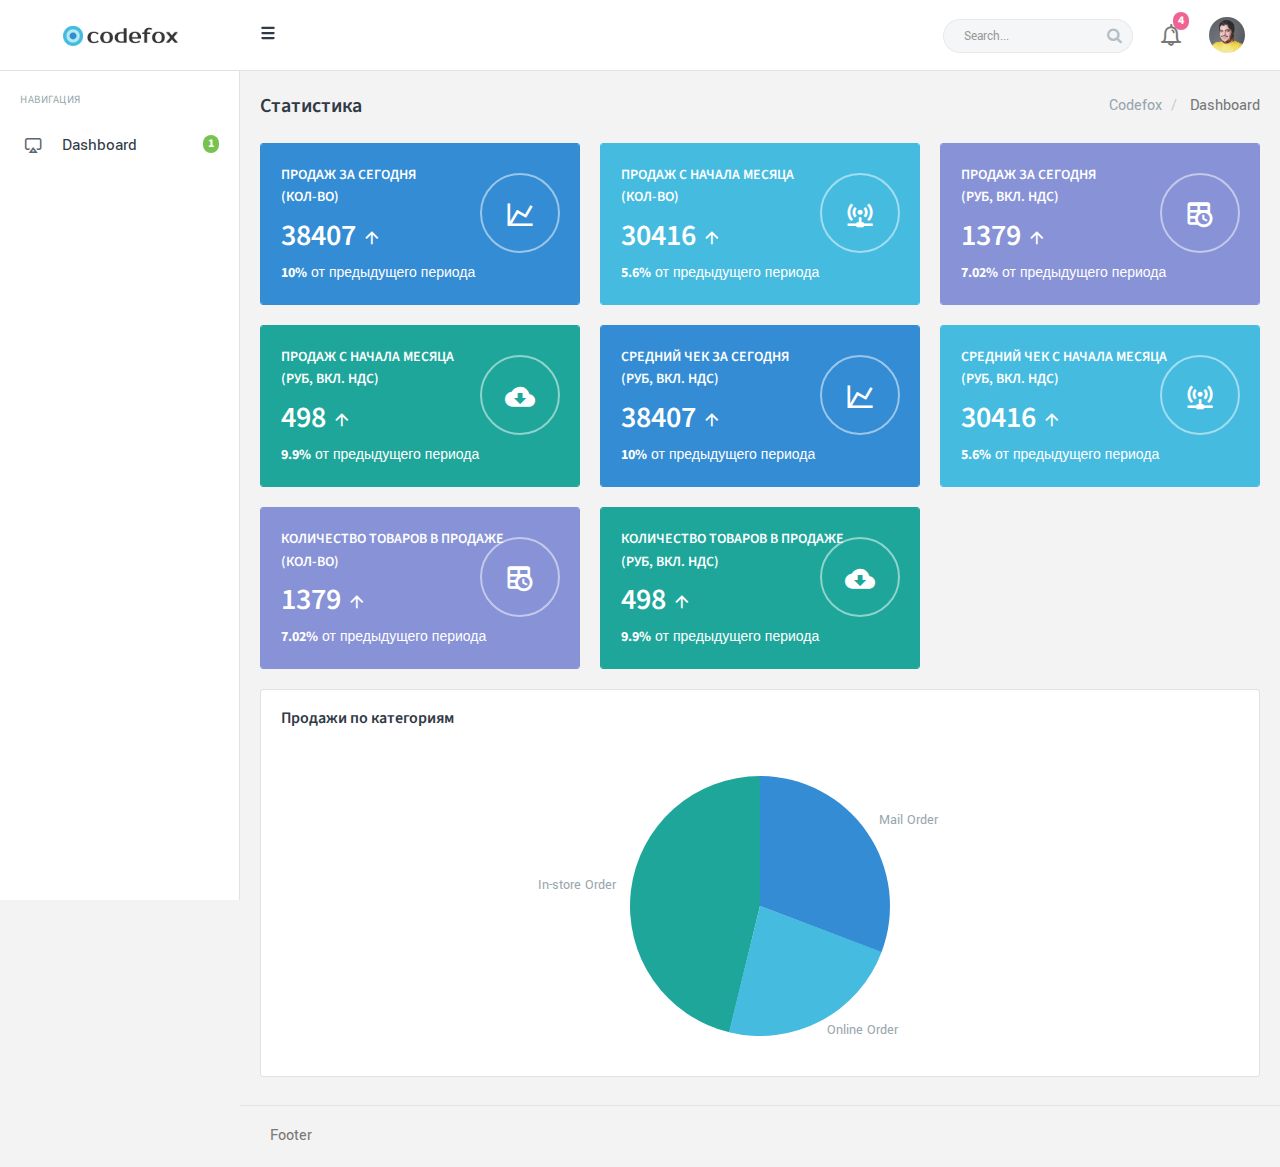
==== index.html @ 44e7bf98 "Dashboard first commit" ====
<!DOCTYPE html>
<html>
    <head>
        <meta charset="utf-8" />
        <title>Underline</title>
        <meta name="viewport" content="width=device-width, initial-scale=1.0, maximum-scale=1.0, user-scalable=no" />
        <meta content="A fully featured admin theme which can be used to build CRM, CMS, etc." name="description" />
        <meta content="Coderthemes" name="author" />
        <meta http-equiv="X-UA-Compatible" content="IE=edge" />

        <!-- App favicon -->
        <link rel="shortcut icon" href="assets/images/favicon.ico">

        <!--chartist Chart CSS -->
    <link rel="stylesheet" href="plugins/chartist/css/chartist.min.css">

        <!-- App css -->
        <link href="plugins/bootstrap-select/css/bootstrap-select.min.css" rel="stylesheet" />
        <link href="assets/css/bootstrap.min.css" rel="stylesheet" type="text/css" />
        <link href="assets/css/core.css" rel="stylesheet" type="text/css" />
        <link href="assets/css/components.css" rel="stylesheet" type="text/css" />
        <link href="assets/css/icons.css" rel="stylesheet" type="text/css" />
        <link href="assets/css/pages.css" rel="stylesheet" type="text/css" />
        <link href="assets/css/menu.css" rel="stylesheet" type="text/css" />
        <link href="assets/css/responsive.css" rel="stylesheet" type="text/css" />

        <script src="assets/js/modernizr.min.js"></script>

    </head>


    <body>

        <!-- Begin page -->
        <div id="wrapper">

            <!-- Top Bar Start -->
            <div class="topbar">

                <!-- LOGO -->
                <div class="topbar-left">
                    <!--<a href="index.html" class="logo"><span>Code<span>Fox</span></span><i class="mdi mdi-layers"></i></a>-->
                    <!-- Image logo -->
                    <a href="index.html" class="logo">
                        <span>
                            <img src="assets/images/logo.png" alt="" height="20">
                        </span>
                        <i>
                            <img src="assets/images/logo_sm.png" alt="" height="28">
                        </i>
                    </a>
                </div>

                <!-- Button mobile view to collapse sidebar menu -->
                <div class="navbar navbar-default" role="navigation">
                    <div class="container">

                        <!-- Navbar-left -->
                        <ul class="nav navbar-nav navbar-left">
                            <li>
                                <button type="button" class="button-menu-mobile open-left waves-effect">
                                    <i class="dripicons-menu"></i>
                                </button>
                            </li>
                        </ul>
                        <!-- Right(Notification) -->
                        <ul class="nav navbar-nav navbar-right">
                            <li class="hidden-xs">
                                <form role="search" class="app-search">
                                    <input type="text" placeholder="Search..."
                                           class="form-control">
                                    <a href=""><i class="fa fa-search"></i></a>
                                </form>
                            </li>
                            <li>
                                <a href="#" class="right-menu-item dropdown-toggle" data-toggle="dropdown">
                                    <i class="dripicons-bell"></i>
                                    <span class="badge badge-pink">4</span>
                                </a>

                                <ul class="dropdown-menu dropdown-menu-right dropdown-lg user-list notify-list">
                                    <li class="list-group notification-list m-b-0">
                                        <div class="slimscroll">
                                           <!-- list item-->
                                           <a href="javascript:void(0);" class="list-group-item">
                                              <div class="media">
                                                 <div class="media-left p-r-10">
                                                    <em class="fa fa-diamond bg-primary"></em>
                                                 </div>
                                                 <div class="media-body">
                                                    <h5 class="media-heading">A new order has been placed A new order has been placed</h5>
                                                    <p class="m-0">
                                                        There are new settings available
                                                    </p>
                                                 </div>
                                              </div>
                                           </a>

                                           <!-- list item-->
                                           <a href="javascript:void(0);" class="list-group-item">
                                              <div class="media">
                                                 <div class="media-left p-r-10">
                                                    <em class="fa fa-cog bg-warning"></em>
                                                 </div>
                                                 <div class="media-body">
                                                    <h5 class="media-heading">New settings</h5>
                                                    <p class="m-0">
                                                        There are new settings available
                                                    </p>
                                                 </div>
                                              </div>
                                           </a>

                                           <!-- list item-->
                                           <a href="javascript:void(0);" class="list-group-item">
                                              <div class="media">
                                                 <div class="media-left p-r-10">
                                                    <em class="fa fa-bell-o bg-custom"></em>
                                                 </div>
                                                 <div class="media-body">
                                                    <h5 class="media-heading">Updates</h5>
                                                    <p class="m-0">
                                                        There are <span class="text-primary font-600">2</span> new updates available
                                                    </p>
                                                 </div>
                                              </div>
                                           </a>

                                           <!-- list item-->
                                           <a href="javascript:void(0);" class="list-group-item">
                                              <div class="media">
                                                 <div class="media-left p-r-10">
                                                    <em class="fa fa-user-plus bg-danger"></em>
                                                 </div>
                                                 <div class="media-body">
                                                    <h5 class="media-heading">New user registered</h5>
                                                    <p class="m-0">
                                                        You have 10 unread messages
                                                    </p>
                                                 </div>
                                              </div>
                                           </a>

                                            <!-- list item-->
                                           <a href="javascript:void(0);" class="list-group-item">
                                              <div class="media">
                                                 <div class="media-left p-r-10">
                                                    <em class="fa fa-diamond bg-primary"></em>
                                                 </div>
                                                 <div class="media-body">
                                                    <h5 class="media-heading">A new order has been placed A new order has been placed</h5>
                                                    <p class="m-0">
                                                        There are new settings available
                                                    </p>
                                                 </div>
                                              </div>
                                           </a>

                                           <!-- list item-->
                                           <a href="javascript:void(0);" class="list-group-item">
                                              <div class="media">
                                                 <div class="media-left p-r-10">
                                                    <em class="fa fa-cog bg-warning"></em>
                                                 </div>
                                                 <div class="media-body">
                                                    <h5 class="media-heading">New settings</h5>
                                                    <p class="m-0">
                                                        There are new settings available
                                                    </p>
                                                 </div>
                                              </div>
                                           </a>
                                       </div>
                                    </li>
                                    <!-- end notification list -->
                                </ul>
                            </li>

                            <li class="dropdown user-box">
                                <a href="" class="dropdown-toggle waves-effect user-link" data-toggle="dropdown" aria-expanded="true">
                                    <img src="assets/images/users/avatar-1.jpg" alt="user-img" class="img-circle user-img">
                                </a>

                                <ul class="dropdown-menu dropdown-menu-right arrow-dropdown-menu arrow-menu-right user-list notify-list">
                                    <li><a href="javascript:void(0)">Profile</a></li>
                                    <li><a href="javascript:void(0)"><span class="badge badge-info pull-right">4</span>Settings</a></li>
                                    <li><a href="javascript:void(0)">Lock screen</a></li>
                                    <li class="divider"></li>
                                    <li><a href="javascript:void(0)">Logout</a></li>
                                </ul>
                            </li>

                        </ul> <!-- end navbar-right -->

                    </div><!-- end container -->
                </div><!-- end navbar -->
            </div>
            <!-- Top Bar End -->


            <!-- ========== Left Sidebar Start ========== -->
            <div class="left side-menu">
                <div class="slimscroll-menu" id="remove-scroll">

                    <!--- Sidemenu -->
                    <div id="sidebar-menu">
                        <!-- Left Menu Start -->
                        <ul class="metisMenu nav" id="side-menu">
                            <li class="menu-title">Навигация</li>
                            <li>
                                <a href="_dashboard.html"><i class="fi-air-play"></i><span class="badge badge-success pull-right">1</span> <span> Dashboard </span> </a>
                            </li>
                        </ul>

                    </div>
                    <!-- Sidebar -->
                    <div class="clearfix"></div>

                </div>
                <!-- Sidebar -left -->

            </div>
            <!-- Left Sidebar End -->



            <!-- ============================================================== -->
            <!-- Start right Content here -->
            <!-- ============================================================== -->
            <div class="content-page">
                <!-- Start content -->
                <div class="content">
                    <div class="container">
                        <div class="row">
              <div class="col-xs-12">
                <div class="page-title-box">
                                    <h4 class="page-title">Статистика</h4>
                                    <ol class="breadcrumb p-0 m-0">
                                        <li>
                                            <a href="#">Codefox</a>
                                        </li>
                                        <!--<li>-->
                                            <!--<a href="#">Dashboard</a>-->
                                        <!--</li>-->
                                        <li class="active">
                                            Dashboard
                                        </li>
                                    </ol>
                                    <div class="clearfix"></div>
                                </div>
              </div>
            </div>
                        <!-- end row -->

                        <div class="row">

                            <div class="col-lg-4 col-md-12">
                                <div class="card-box widget-box-two widget-two-primary">
                                    <i class="mdi mdi-chart-line widget-two-icon"></i>
                                    <div class="wigdet-two-content" onclick = "#">
                                        <p class="m-0 text-uppercase text-white font-600 font-secondary text-overflow" title="Stats1">Продаж за сегодня <br> (кол-во)</p>
                                        <h2 class="text-white"><span data-plugin="counterup">65841</span> <small><i class="mdi mdi-arrow-up text-white"></i></small></h2>
                                        <p class="text-white m-0"><b>10%</b> от предыдущего периода</p>
                                    </div>
                                </div>
                            </div><!-- end col -->

                            <div class="col-lg-4 col-md-12">
                                <div class="card-box widget-box-two widget-two-info">
                                    <i class="mdi mdi-access-point-network widget-two-icon"></i>
                                    <div class="wigdet-two-content">
                                        <p class="m-0 text-white text-uppercase font-600 font-secondary text-overflow" title="User Stats2">Продаж с начала месяца <br> (кол-во)</p>
                                        <h2 class="text-white"><span data-plugin="counterup">52142</span> <small><i class="mdi mdi-arrow-up text-white"></i></small></h2>
                                        <p class="text-white m-0"><b>5.6%</b> от предыдущего периода</p>
                                    </div>
                                </div>
                            </div><!-- end col -->

                             <div class="col-lg-4 col-md-12">
                                <div class="card-box widget-box-two widget-two-purple">
                                    <i class="mdi mdi-timetable widget-two-icon"></i>
                                    <div class="wigdet-two-content">
                                        <p class="m-0 text-uppercase text-white font-600 font-secondary text-overflow" title="Stats3">Продаж за сегодня <br> (руб, вкл. НДС)</p>
                                        <h2 class="text-white"><span data-plugin="counterup">2365</span> <small><i class="mdi mdi-arrow-up text-white"></i></small></h2>
                                        <p class="text-white m-0"><b>7.02%</b> от предыдущего периода</p>
                                    </div>
                                </div>
                            </div><!-- end col -->

                        </div>
                        <!-- end row -->
                        <div class="row">

                        <div class="col-lg-4 col-md-12">
                                <div class="card-box widget-box-two widget-two-custom">
                                    <i class="mdi mdi-cloud-download widget-two-icon"></i>
                                    <div class="wigdet-two-content">
                                        <p class="m-0 text-white text-uppercase font-600 font-secondary text-overflow" title="Stats4">Продаж с начала месяца <br> (руб, вкл. НДС)</p>
                                        <h2 class="text-white"><span data-plugin="counterup">854</span> <small><i class="mdi mdi-arrow-up text-white"></i></small></h2>
                                        <p class="text-white m-0"><b>9.9%</b> от предыдущего периода</p>
                                    </div>
                                </div>
                            </div> <!-- end col -->

                            <div class="col-lg-4 col-md-12">
                                <div class="card-box widget-box-two widget-two-primary">
                                    <i class="mdi mdi-chart-line widget-two-icon"></i>
                                    <div class="wigdet-two-content">
                                        <p class="m-0 text-uppercase text-white font-600 font-secondary text-overflow" title="Stats5">Средний чек за сегодня <br> (руб, вкл. НДС)</p>
                                        <h2 class="text-white"><span data-plugin="counterup">65841</span> <small><i class="mdi mdi-arrow-up text-white"></i></small></h2>
                                        <p class="text-white m-0"><b>10%</b> от предыдущего периода</p>
                                    </div>
                                </div>
                            </div><!-- end col -->

                            <div class="col-lg-4 col-md-12">
                                <div class="card-box widget-box-two widget-two-info">
                                    <i class="mdi mdi-access-point-network widget-two-icon"></i>
                                    <div class="wigdet-two-content">
                                        <p class="m-0 text-white text-uppercase font-600 font-secondary text-overflow" title="Stats6">Средний чек с начала месяца <br> (руб, вкл. НДС)</p>
                                        <h2 class="text-white"><span data-plugin="counterup">52142</span> <small><i class="mdi mdi-arrow-up text-white"></i></small></h2>
                                        <p class="text-white m-0"><b>5.6%</b> от предыдущего периода</p>
                                    </div>
                                </div>
                            </div><!-- end col -->

                             <div class="col-lg-4 col-md-12">
                                <div class="card-box widget-box-two widget-two-purple">
                                    <i class="mdi mdi-timetable widget-two-icon"></i>
                                    <div class="wigdet-two-content">
                                        <p class="m-0 text-uppercase text-white font-600 font-secondary text-overflow" title="Stats7">Количество товаров в продаже <br> (кол-во)</p>
                                        <h2 class="text-white"><span data-plugin="counterup">2365</span> <small><i class="mdi mdi-arrow-up text-white"></i></small></h2>
                                        <p class="text-white m-0"><b>7.02%</b> от предыдущего периода</p>
                                    </div>
                                </div>
                            </div><!-- end col -->

                            <div class="col-lg-4 col-md-12">
                                <div class="card-box widget-box-two widget-two-custom">
                                    <i class="mdi mdi-cloud-download widget-two-icon"></i>
                                    <div class="wigdet-two-content">
                                        <p class="m-0 text-white text-uppercase font-600 font-secondary text-overflow" title="Stats8">Количество товаров в продаже <br> (руб, вкл. НДС)</p>
                                        <h2 class="text-white"><span data-plugin="counterup">854</span> <small><i class="mdi mdi-arrow-up text-white"></i></small></h2>
                                        <p class="text-white m-0"><b>9.9%</b> от предыдущего периода</p>
                                    </div>
                                </div>
                            </div><!-- end col -->

                        </div>
                        <!-- end row -->

                        <div class="row">
                            <div class="col-lg-12 col-md-12">
                                <div class="card-box">
                                    <h4 class="header-title m-t-0 m-b-30">Продажи по категориям</h4>
                                    <div class="">
                                        <div id="pie-chart" class="ct-chart ct-golden-section dash-chart"></div>
                                    </div>
                                </div>
                            </div>

                        </div>
                        <!-- end row -->
                    </div> <!-- container -->
                </div> <!-- content -->

                <footer class="footer text-right">
                    Footer
                </footer>

            </div>


            <!-- ============================================================== -->
            <!-- End Right content here -->
            <!-- ============================================================== -->


        </div>
        <!-- END wrapper -->



        <script>
            var resizefunc = [];
        </script>

        <!-- jQuery  -->
        <script src="assets/js/jquery.min.js"></script>
        <script src="assets/js/bootstrap.min.js"></script>
        <script src="assets/js/metisMenu.min.js"></script>
        <script src="assets/js/waves.js"></script>
        <script src="assets/js/jquery.slimscroll.js"></script>
        <script src="plugins/bootstrap-select/js/bootstrap-select.min.js" type="text/javascript"></script>

        <!-- Counter js  -->
        <script src="plugins/waypoints/jquery.waypoints.min.js"></script>
        <script src="plugins/counterup/jquery.counterup.min.js"></script>

        <!--Chartist Chart-->
        <script src="plugins/chartist/js/chartist.min.js"></script>
        <script src="plugins/chartist/js/chartist-plugin-tooltip.min.js"></script>

        <!-- Dashboard init -->
        <script src="assets/pages/jquery.dashboard.js"></script>

        <!-- App js -->
        <script src="assets/js/jquery.core.js"></script>
        <script src="assets/js/jquery.app.js"></script>

    </body>
</html>
---- plugins/chartist/css/chartist.min.css ----
.ct-double-octave:after,.ct-major-eleventh:after,.ct-major-second:after,.ct-major-seventh:after,.ct-major-sixth:after,.ct-major-tenth:after,.ct-major-third:after,.ct-major-twelfth:after,.ct-minor-second:after,.ct-minor-seventh:after,.ct-minor-sixth:after,.ct-minor-third:after,.ct-octave:after,.ct-perfect-fifth:after,.ct-perfect-fourth:after,.ct-square:after{content:"";clear:both}.ct-label{fill:rgba(0,0,0,.4);color:rgba(0,0,0,.4);font-size:.75rem;line-height:1}.ct-chart-bar .ct-label,.ct-chart-line .ct-label{display:block;display:-webkit-box;display:-moz-box;display:-ms-flexbox;display:-webkit-flex;display:flex}.ct-label.ct-horizontal.ct-start{-webkit-box-align:flex-end;-webkit-align-items:flex-end;-ms-flex-align:flex-end;align-items:flex-end;-webkit-box-pack:flex-start;-webkit-justify-content:flex-start;-ms-flex-pack:flex-start;justify-content:flex-start;text-align:left;text-anchor:start}.ct-label.ct-horizontal.ct-end{-webkit-box-align:flex-start;-webkit-align-items:flex-start;-ms-flex-align:flex-start;align-items:flex-start;-webkit-box-pack:flex-start;-webkit-justify-content:flex-start;-ms-flex-pack:flex-start;justify-content:flex-start;text-align:left;text-anchor:start}.ct-label.ct-vertical.ct-start{-webkit-box-align:flex-end;-webkit-align-items:flex-end;-ms-flex-align:flex-end;align-items:flex-end;-webkit-box-pack:flex-end;-webkit-justify-content:flex-end;-ms-flex-pack:flex-end;justify-content:flex-end;text-align:right;text-anchor:end}.ct-label.ct-vertical.ct-end{-webkit-box-align:flex-end;-webkit-align-items:flex-end;-ms-flex-align:flex-end;align-items:flex-end;-webkit-box-pack:flex-start;-webkit-justify-content:flex-start;-ms-flex-pack:flex-start;justify-content:flex-start;text-align:left;text-anchor:start}.ct-chart-bar .ct-label.ct-horizontal.ct-start{-webkit-box-align:flex-end;-webkit-align-items:flex-end;-ms-flex-align:flex-end;align-items:flex-end;-webkit-box-pack:center;-webkit-justify-content:center;-ms-flex-pack:center;justify-content:center;text-align:center;text-anchor:start}.ct-chart-bar .ct-label.ct-horizontal.ct-end{-webkit-box-align:flex-start;-webkit-align-items:flex-start;-ms-flex-align:flex-start;align-items:flex-start;-webkit-box-pack:center;-webkit-justify-content:center;-ms-flex-pack:center;justify-content:center;text-align:center;text-anchor:start}.ct-chart-bar.ct-horizontal-bars .ct-label.ct-horizontal.ct-start{-webkit-box-align:flex-end;-webkit-align-items:flex-end;-ms-flex-align:flex-end;align-items:flex-end;-webkit-box-pack:flex-start;-webkit-justify-content:flex-start;-ms-flex-pack:flex-start;justify-content:flex-start;text-align:left;text-anchor:start}.ct-chart-bar.ct-horizontal-bars .ct-label.ct-horizontal.ct-end{-webkit-box-align:flex-start;-webkit-align-items:flex-start;-ms-flex-align:flex-start;align-items:flex-start;-webkit-box-pack:flex-start;-webkit-justify-content:flex-start;-ms-flex-pack:flex-start;justify-content:flex-start;text-align:left;text-anchor:start}.ct-chart-bar.ct-horizontal-bars .ct-label.ct-vertical.ct-start{-webkit-box-align:center;-webkit-align-items:center;-ms-flex-align:center;align-items:center;-webkit-box-pack:flex-end;-webkit-justify-content:flex-end;-ms-flex-pack:flex-end;justify-content:flex-end;text-align:right;text-anchor:end}.ct-chart-bar.ct-horizontal-bars .ct-label.ct-vertical.ct-end{-webkit-box-align:center;-webkit-align-items:center;-ms-flex-align:center;align-items:center;-webkit-box-pack:flex-start;-webkit-justify-content:flex-start;-ms-flex-pack:flex-start;justify-content:flex-start;text-align:left;text-anchor:end}.ct-grid{stroke:rgba(0,0,0,.2);stroke-width:1px;stroke-dasharray:2px}.ct-point{stroke-width:10px;stroke-linecap:round}.ct-line{fill:none;stroke-width:4px}.ct-area{stroke:none;fill-opacity:.1}.ct-bar{fill:none;stroke-width:10px}.ct-slice-donut{fill:none;stroke-width:60px}.ct-series-a .ct-bar,.ct-series-a .ct-line,.ct-series-a .ct-point,.ct-series-a .ct-slice-donut{stroke:#d70206}.ct-series-a .ct-area,.ct-series-a .ct-slice-pie{fill:#d70206}.ct-series-b .ct-bar,.ct-series-b .ct-line,.ct-series-b .ct-point,.ct-series-b .ct-slice-donut{stroke:#f05b4f}.ct-series-b .ct-area,.ct-series-b .ct-slice-pie{fill:#f05b4f}.ct-series-c .ct-bar,.ct-series-c .ct-line,.ct-series-c .ct-point,.ct-series-c .ct-slice-donut{stroke:#f4c63d}.ct-series-c .ct-area,.ct-series-c .ct-slice-pie{fill:#f4c63d}.ct-series-d .ct-bar,.ct-series-d .ct-line,.ct-series-d .ct-point,.ct-series-d .ct-slice-donut{stroke:#d17905}.ct-series-d .ct-area,.ct-series-d .ct-slice-pie{fill:#d17905}.ct-series-e .ct-bar,.ct-series-e .ct-line,.ct-series-e .ct-point,.ct-series-e .ct-slice-donut{stroke:#453d3f}.ct-series-e .ct-area,.ct-series-e .ct-slice-pie{fill:#453d3f}.ct-series-f .ct-bar,.ct-series-f .ct-line,.ct-series-f .ct-point,.ct-series-f .ct-slice-donut{stroke:#59922b}.ct-series-f .ct-area,.ct-series-f .ct-slice-pie{fill:#59922b}.ct-series-g .ct-bar,.ct-series-g .ct-line,.ct-series-g .ct-point,.ct-series-g .ct-slice-donut{stroke:#0544d3}.ct-series-g .ct-area,.ct-series-g .ct-slice-pie{fill:#0544d3}.ct-series-h .ct-bar,.ct-series-h .ct-line,.ct-series-h .ct-point,.ct-series-h .ct-slice-donut{stroke:#6b0392}.ct-series-h .ct-area,.ct-series-h .ct-slice-pie{fill:#6b0392}.ct-series-i .ct-bar,.ct-series-i .ct-line,.ct-series-i .ct-point,.ct-series-i .ct-slice-donut{stroke:#f05b4f}.ct-series-i .ct-area,.ct-series-i .ct-slice-pie{fill:#f05b4f}.ct-series-j .ct-bar,.ct-series-j .ct-line,.ct-series-j .ct-point,.ct-series-j .ct-slice-donut{stroke:#dda458}.ct-series-j .ct-area,.ct-series-j .ct-slice-pie{fill:#dda458}.ct-series-k .ct-bar,.ct-series-k .ct-line,.ct-series-k .ct-point,.ct-series-k .ct-slice-donut{stroke:#eacf7d}.ct-series-k .ct-area,.ct-series-k .ct-slice-pie{fill:#eacf7d}.ct-series-l .ct-bar,.ct-series-l .ct-line,.ct-series-l .ct-point,.ct-series-l .ct-slice-donut{stroke:#86797d}.ct-series-l .ct-area,.ct-series-l .ct-slice-pie{fill:#86797d}.ct-series-m .ct-bar,.ct-series-m .ct-line,.ct-series-m .ct-point,.ct-series-m .ct-slice-donut{stroke:#b2c326}.ct-series-m .ct-area,.ct-series-m .ct-slice-pie{fill:#b2c326}.ct-series-n .ct-bar,.ct-series-n .ct-line,.ct-series-n .ct-point,.ct-series-n .ct-slice-donut{stroke:#6188e2}.ct-series-n .ct-area,.ct-series-n .ct-slice-pie{fill:#6188e2}.ct-series-o .ct-bar,.ct-series-o .ct-line,.ct-series-o .ct-point,.ct-series-o .ct-slice-donut{stroke:#a748ca}.ct-series-o .ct-area,.ct-series-o .ct-slice-pie{fill:#a748ca}.ct-square{display:block;position:relative;width:100%}.ct-square:before{display:block;float:left;content:"";width:0;height:0;padding-bottom:100%}.ct-square:after{display:table}.ct-square>svg{display:block;position:absolute;top:0;left:0}.ct-minor-second{display:block;position:relative;width:100%}.ct-minor-second:before{display:block;float:left;content:"";width:0;height:0;padding-bottom:93.75%}.ct-minor-second:after{display:table}.ct-minor-second>svg{display:block;position:absolute;top:0;left:0}.ct-major-second{display:block;position:relative;width:100%}.ct-major-second:before{display:block;float:left;content:"";width:0;height:0;padding-bottom:88.8888888889%}.ct-major-second:after{display:table}.ct-major-second>svg{display:block;position:absolute;top:0;left:0}.ct-minor-third{display:block;position:relative;width:100%}.ct-minor-third:before{display:block;float:left;content:"";width:0;height:0;padding-bottom:83.3333333333%}.ct-minor-third:after{display:table}.ct-minor-third>svg{display:block;position:absolute;top:0;left:0}.ct-major-third{display:block;position:relative;width:100%}.ct-major-third:before{display:block;float:left;content:"";width:0;height:0;padding-bottom:80%}.ct-major-third:after{display:table}.ct-major-third>svg{display:block;position:absolute;top:0;left:0}.ct-perfect-fourth{display:block;position:relative;width:100%}.ct-perfect-fourth:before{display:block;float:left;content:"";width:0;height:0;padding-bottom:75%}.ct-perfect-fourth:after{display:table}.ct-perfect-fourth>svg{display:block;position:absolute;top:0;left:0}.ct-perfect-fifth{display:block;position:relative;width:100%}.ct-perfect-fifth:before{display:block;float:left;content:"";width:0;height:0;padding-bottom:66.6666666667%}.ct-perfect-fifth:after{display:table}.ct-perfect-fifth>svg{display:block;position:absolute;top:0;left:0}.ct-minor-sixth{display:block;position:relative;width:100%}.ct-minor-sixth:before{display:block;float:left;content:"";width:0;height:0;padding-bottom:62.5%}.ct-minor-sixth:after{display:table}.ct-minor-sixth>svg{display:block;position:absolute;top:0;left:0}.ct-golden-section{display:block;position:relative;width:100%}.ct-golden-section:before{display:block;float:left;content:"";width:0;height:0;padding-bottom:61.804697157%}.ct-golden-section:after{content:"";display:table;clear:both}.ct-golden-section>svg{display:block;position:absolute;top:0;left:0}.ct-major-sixth{display:block;position:relative;width:100%}.ct-major-sixth:before{display:block;float:left;content:"";width:0;height:0;padding-bottom:60%}.ct-major-sixth:after{display:table}.ct-major-sixth>svg{display:block;position:absolute;top:0;left:0}.ct-minor-seventh{display:block;position:relative;width:100%}.ct-minor-seventh:before{display:block;float:left;content:"";width:0;height:0;padding-bottom:56.25%}.ct-minor-seventh:after{display:table}.ct-minor-seventh>svg{display:block;position:absolute;top:0;left:0}.ct-major-seventh{display:block;position:relative;width:100%}.ct-major-seventh:before{display:block;float:left;content:"";width:0;height:0;padding-bottom:53.3333333333%}.ct-major-seventh:after{display:table}.ct-major-seventh>svg{display:block;position:absolute;top:0;left:0}.ct-octave{display:block;position:relative;width:100%}.ct-octave:before{display:block;float:left;content:"";width:0;height:0;padding-bottom:50%}.ct-octave:after{display:table}.ct-octave>svg{display:block;position:absolute;top:0;left:0}.ct-major-tenth{display:block;position:relative;width:100%}.ct-major-tenth:before{display:block;float:left;content:"";width:0;height:0;padding-bottom:40%}.ct-major-tenth:after{display:table}.ct-major-tenth>svg{display:block;position:absolute;top:0;left:0}.ct-major-eleventh{display:block;position:relative;width:100%}.ct-major-eleventh:before{display:block;float:left;content:"";width:0;height:0;padding-bottom:37.5%}.ct-major-eleventh:after{display:table}.ct-major-eleventh>svg{display:block;position:absolute;top:0;left:0}.ct-major-twelfth{display:block;position:relative;width:100%}.ct-major-twelfth:before{display:block;float:left;content:"";width:0;height:0;padding-bottom:33.3333333333%}.ct-major-twelfth:after{display:table}.ct-major-twelfth>svg{display:block;position:absolute;top:0;left:0}.ct-double-octave{display:block;position:relative;width:100%}.ct-double-octave:before{display:block;float:left;content:"";width:0;height:0;padding-bottom:25%}.ct-double-octave:after{display:table}.ct-double-octave>svg{display:block;position:absolute;top:0;left:0}
---- assets/css/core.css ----
@import url('https://fonts.googleapis.com/css?family=Source+Sans+Pro:400,600|Yantramanav:400,500,700');
/*
Template Name: Codefox Dashboard
Author: CoderThemes
Email: coderthemes@gmail.com
File: Core
*/
/* =============
  == Core List==

   - Common
   - Helper classes
   - Extra
   - Bootstrap Custom
   - Waves effect
   - Print (Invoice css)
   - Demo Css (Demo purpose only)

============= */
/* =============
   Common
============= */
body {
  font-family: 'Yantramanav', sans-serif;
  margin: 0;
  padding-bottom: 60px;
  overflow-x: hidden;
  color: #797979;
  font-size: 16px;
  background-color: #f3f3f3;
}
html {
  position: relative;
  min-height: 100%;
}
.h1,
.h2,
.h3,
.h4,
.h5,
.h6,
h1,
h2,
h3,
h4,
h5,
h6 {
  color: #313a46;
  font-family: 'Source Sans Pro', sans-serif;
  margin: 10px 0;
  font-weight: 600;
}
h5 {
  font-size: 15px;
}
p {
  line-height: 1.6;
}
* {
  outline: none !important;
}
b,
strong {
  font-family: 'Source Sans Pro', sans-serif;
}
a:hover {
  outline: 0;
  text-decoration: none;
}
a:active {
  outline: 0;
  text-decoration: none;
}
a:focus {
  outline: 0;
  text-decoration: none;
}
.container {
  width: auto;
}
.container-alt {
  margin-left: auto;
  margin-right: auto;
  padding-left: 15px;
  padding-right: 15px;
}
#wrapper {
  height: 100%;
  overflow: hidden;
  width: 100%;
}
/* =============
   Helper classes
============= */
.p-0 {
  padding: 0 !important;
}
.p-20 {
  padding: 20px !important;
}
.p-30 {
  padding: 30px !important;
}
.p-l-0 {
  padding-left: 0 !important;
}
.p-r-0 {
  padding-right: 0 !important;
}
.p-t-0 {
  padding-top: 0 !important;
}
.p-b-0 {
  padding-bottom: 0 !important;
}
.p-t-10 {
  padding-top: 10px !important;
}
.p-b-10 {
  padding-bottom: 10px !important;
}
.p-l-r-10 {
  padding-left: 10px;
  padding-right: 10px;
}
.m-0 {
  margin: 0 !important;
}
.m-r-5 {
  margin-right: 5px !important;
}
.m-r-10 {
  margin-right: 10px !important;
}
.m-r-15 {
  margin-right: 15px !important;
}
.m-l-5 {
  margin-left: 5px !important;
}
.m-l-10 {
  margin-left: 10px !important;
}
.m-l-15 {
  margin-left: 15px !important;
}
.m-t-5 {
  margin-top: 5px !important;
}
.m-t-0 {
  margin-top: 0 !important;
}
.m-t-10 {
  margin-top: 10px !important;
}
.m-t-15 {
  margin-top: 15px !important;
}
.m-t-20 {
  margin-top: 20px !important;
}
.m-t-30 {
  margin-top: 30px !important;
}
.m-t-40 {
  margin-top: 40px !important;
}
.m-t-50 {
  margin-top: 50px !important;
}
.m-b-0 {
  margin-bottom: 0 !important;
}
.m-b-5 {
  margin-bottom: 5px !important;
}
.m-b-10 {
  margin-bottom: 10px !important;
}
.m-b-15 {
  margin-bottom: 15px !important;
}
.m-b-20 {
  margin-bottom: 20px !important;
}
.m-b-25 {
  margin-bottom: 25px !important;
}
.m-b-30 {
  margin-bottom: 30px !important;
}
.w-xs {
  min-width: 80px;
}
.w-sm {
  min-width: 95px;
}
.w-md {
  min-width: 110px;
}
.w-lg {
  min-width: 140px;
}
.center-page {
  float: none !important;
  margin: 0 auto !important;
}
.text-overflow {
  text-overflow: ellipsis;
  white-space: nowrap;
  display: block;
  width: 100%;
  overflow: hidden;
}
.font-secondary {
  font-family: 'Source Sans Pro', sans-serif;
}
.font-600 {
  font-weight: 600;
}
.font-normal {
  font-weight: normal;
}
.font-light {
  font-weight: 300;
}
.font-14 {
  font-size: 14px !important;
}
.wrapper-md {
  padding: 20px;
}
.pull-in {
  margin-left: -20px;
  margin-right: -20px;
}
.b-0 {
  border: none !important;
}
.vertical-middle {
  vertical-align: middle !important;
}
.bx-shadow {
  -moz-box-shadow: 0 1px 2px 0 rgba(0, 0, 0, 0.1);
  -webkit-box-shadow: 0 1px 2px 0 rgba(0, 0, 0, 0.1);
  box-shadow: 0 1px 2px 0 rgba(0, 0, 0, 0.1);
}
.bx-shadow-none {
  box-shadow: none !important;
}
.mx-box {
  max-height: 380px;
  min-height: 380px;
}
.thumb-sm {
  height: 32px;
  width: 32px;
}
.thumb-md {
  height: 48px;
  width: 48px;
}
.thumb-lg {
  height: 88px;
  width: 88px;
}
.thumb-xl {
  height: 120px;
  width: 120px;
}
.bg-transparent {
  background-color: transparent !important;
}
.slimScrollDiv {
  height: auto !important;
}
/* =============
   Extras
============= */
/* Table type box */
.table-box {
  display: table;
  height: 100%;
  width: 100%;
}
.table-box .table-detail {
  display: table-cell;
  vertical-align: middle;
}
/* Card Box */
.card-box {
  padding: 20px;
  border: 1px solid #e2e2e2;
  -webkit-border-radius: 3px;
  border-radius: 3px;
  -moz-border-radius: 3px;
  background-clip: padding-box;
  margin-bottom: 20px;
  background-color: #ffffff;
}
/* =============
   Bootstrap-custom
============= */
.row {
  margin-right: -10px;
  margin-left: -10px;
}
.col-lg-1,
.col-lg-10,
.col-lg-11,
.col-lg-12,
.col-lg-2,
.col-lg-3,
.col-lg-4,
.col-lg-5,
.col-lg-6,
.col-lg-7,
.col-lg-8,
.col-lg-9,
.col-md-1,
.col-md-10,
.col-md-11,
.col-md-12,
.col-md-2,
.col-md-3,
.col-md-4,
.col-md-5,
.col-md-6,
.col-md-7,
.col-md-8,
.col-md-9,
.col-sm-1,
.col-sm-10,
.col-sm-11,
.col-sm-12,
.col-sm-2,
.col-sm-3,
.col-sm-4,
.col-sm-5,
.col-sm-6,
.col-sm-7,
.col-sm-8,
.col-sm-9,
.col-xs-1,
.col-xs-10,
.col-xs-11,
.col-xs-12,
.col-xs-2,
.col-xs-3,
.col-xs-4,
.col-xs-5,
.col-xs-6,
.col-xs-7,
.col-xs-8,
.col-xs-9 {
  padding-left: 10px;
  padding-right: 10px;
}
.breadcrumb {
  background-color: transparent;
  margin-bottom: 15px;
  padding-top: 10px;
  padding-left: 0;
}
.breadcrumb a {
  color: #98a6ad;
}
.media {
  margin-top: 25px;
}
/* Dropdown */
.dropdown-menu {
  padding: 4px 0;
  box-shadow: 0 0 8px 0 rgba(0, 0, 0, 0.06), 0 1px 0 0 rgba(0, 0, 0, 0.02);
  border: 1px solid rgba(152, 166, 173, 0.15);
}
.dropdown-menu > li > a {
  padding: 7px 20px;
  font-size: 16px;
}
.dropdown-menu > li > a:focus,
.dropdown-menu > li > a:hover {
  background-color: #1ea69a !important;
  color: #ffffff;
}
.dropdown-menu > .active > a,
.dropdown-menu > .active > a:hover,
.dropdown-menu > .active > a:focus {
  background-color: #1ea69a !important;
  color: #ffffff;
}
.dropdown-lg {
  width: 260px;
}
/* Background colors */
.bg-custom {
  background-color: #1ea69a !important;
}
.bg-primary {
  background-color: #348cd4 !important;
}
.bg-success {
  background-color: #78c350 !important;
}
.bg-info {
  background-color: #45bbe0 !important;
}
.bg-warning {
  background-color: #ff9800 !important;
}
.bg-danger {
  background-color: #f7531f !important;
}
.bg-muted {
  background-color: #797979 !important;
}
.bg-inverse {
  background-color: #3b3e47 !important;
}
.bg-purple {
  background-color: #8892d6 !important;
}
.bg-pink {
  background-color: #F06292 !important;
}
.bg-white {
  background-color: #ffffff !important;
}
.bg-dark {
  background-color: #313a46 !important;
}
/* Text colors */
.text-custom {
  color: #1ea69a !important;
}
.text-white {
  color: #ffffff !important;
}
.text-danger {
  color: #f7531f !important;
}
.text-muted {
  color: #98a6ad !important;
}
.text-primary {
  color: #348cd4 !important;
}
.text-warning {
  color: #ff9800 !important;
}
.text-success {
  color: #78c350 !important;
}
.text-info {
  color: #45bbe0 !important;
}
.text-inverse {
  color: #3b3e47 !important;
}
.text-pink {
  color: #F06292 !important;
}
.text-purple {
  color: #8892d6 !important;
}
.text-dark {
  color: #313a46 !important;
}
/* Labels */
.label {
  padding: 0.3em .6em;
  font-family: 'Source Sans Pro', sans-serif;
}
.label-white {
  background-color: rgba(255, 255, 255, 0.7);
  color: #313a46 !important;
}
.label-default {
  background-color: #1ea69a;
}
.label-primary {
  background-color: #348cd4;
}
.label-success {
  background-color: #78c350;
}
.label-info {
  background-color: #45bbe0;
}
.label-warning {
  background-color: #ff9800;
}
.label-danger {
  background-color: #f7531f;
}
.label-purple {
  background-color: #8892d6;
}
.label-pink {
  background-color: #F06292;
}
.label-inverse {
  background-color: #3b3e47;
}
/* Badge */
.badge {
  text-transform: uppercase;
  padding: 3px 5px;
  margin-top: 1px;
  background-color: #1ea69a;
  font-family: 'Source Sans Pro', sans-serif;
}
.badge-xs {
  font-size: 9px;
}
.badge-xs,
.badge-sm {
  -webkit-transform: translate(0, -2px);
  -ms-transform: translate(0, -2px);
  -o-transform: translate(0, -2px);
  transform: translate(0, -2px);
}
.badge-white {
  background-color: rgba(255, 255, 255, 0.7);
  color: #313a46 !important;
}
.badge-primary {
  background-color: #348cd4;
}
.badge-success {
  background-color: #78c350;
}
.badge-info {
  background-color: #45bbe0;
}
.badge-warning {
  background-color: #ff9800;
}
.badge-danger {
  background-color: #f7531f;
}
.badge-purple {
  background-color: #8892d6;
}
.badge-pink {
  background-color: #F06292;
}
.badge-inverse {
  background-color: #3b3e47;
}
/* Pagination/ Pager */
.pagination > li:first-child > a,
.pagination > li:first-child > span {
  border-bottom-left-radius: 3px;
  border-top-left-radius: 3px;
}
.pagination > li:last-child > a,
.pagination > li:last-child > span {
  border-bottom-right-radius: 3px;
  border-top-right-radius: 3px;
}
.pagination > li > a,
.pagination > li > span {
  color: #313a46;
}
.pagination > li > a:hover,
.pagination > li > span:hover,
.pagination > li > a:focus,
.pagination > li > span:focus {
  background-color: #e2e2e2;
}
.pagination-split li {
  margin-left: 5px;
  display: inline-block;
  float: left;
}
.pagination-split li:first-child {
  margin-left: 0;
}
.pagination-split li a {
  -moz-border-radius: 3px;
  -webkit-border-radius: 3px;
  border-radius: 3px;
}
.pagination > .active > a,
.pagination > .active > span,
.pagination > .active > a:hover,
.pagination > .active > span:hover,
.pagination > .active > a:focus,
.pagination > .active > span:focus {
  background-color: #1ea69a;
  border-color: #1ea69a;
}
.pager li > a,
.pager li > span {
  -moz-border-radius: 3px;
  -webkit-border-radius: 3px;
  border-radius: 3px;
  color: #313a46;
}
.list-group-item.active,
.list-group-item.active:focus,
.list-group-item.active:hover {
  background-color: #1ea69a;
  border-color: #1ea69a;
}
.list-group-item.active .list-group-item-text,
.list-group-item.active:focus .list-group-item-text,
.list-group-item.active:hover .list-group-item-text {
  color: rgba(255, 255, 255, 0.7);
}
/*!
 * Waves v0.6.0
 * http://fian.my.id/Waves
 *
 * Copyright 2014 Alfiana E. Sibuea and other contributors
 * Released under the MIT license
 * https://github.com/fians/Waves/blob/master/LICENSE
 */
.waves-effect {
  position: relative;
  cursor: pointer;
  display: inline-block;
  overflow: hidden;
  -webkit-user-select: none;
  -moz-user-select: none;
  -ms-user-select: none;
  user-select: none;
  -webkit-tap-highlight-color: transparent;
  vertical-align: middle;
  z-index: 1;
  will-change: opacity, transform;
  -webkit-transition: all 0.3s ease-out;
  -moz-transition: all 0.3s ease-out;
  -o-transition: all 0.3s ease-out;
  -ms-transition: all 0.3s ease-out;
  transition: all 0.3s ease-out;
}
.waves-effect .waves-ripple {
  position: absolute;
  border-radius: 50%;
  width: 20px;
  height: 20px;
  margin-top: -10px;
  margin-left: -10px;
  opacity: 0;
  background: rgba(0, 0, 0, 0.2);
  -webkit-transition: all 0.7s ease-out;
  -moz-transition: all 0.7s ease-out;
  -o-transition: all 0.7s ease-out;
  -ms-transition: all 0.7s ease-out;
  transition: all 0.7s ease-out;
  -webkit-transition-property: -webkit-transform, opacity;
  -moz-transition-property: -moz-transform, opacity;
  -o-transition-property: -o-transform, opacity;
  transition-property: transform, opacity;
  -webkit-transform: scale(0);
  -moz-transform: scale(0);
  -ms-transform: scale(0);
  -o-transform: scale(0);
  transform: scale(0);
  pointer-events: none;
}
.waves-notransition {
  -webkit-transition: none !important;
  -moz-transition: none !important;
  -o-transition: none !important;
  -ms-transition: none !important;
  transition: none !important;
}
.waves-circle {
  -webkit-transform: translateZ(0);
  -moz-transform: translateZ(0);
  -ms-transform: translateZ(0);
  -o-transform: translateZ(0);
  transform: translateZ(0);
  text-align: center;
  width: 2.5em;
  height: 2.5em;
  line-height: 2.5em;
  border-radius: 50%;
  -webkit-mask-image: none;
}
.waves-input-wrapper {
  border-radius: 0.2em;
  vertical-align: bottom;
}
.waves-input-wrapper .waves-button-input {
  position: relative;
  top: 0;
  left: 0;
  z-index: 1;
}
.waves-block {
  display: block;
}
.waves-effect.waves-light .waves-ripple {
  background-color: rgba(255, 255, 255, 0.4);
}
.waves-effect.waves-custom .waves-ripple {
  background-color: rgba(30, 166, 154, 0.4);
}
.waves-effect.waves-primary .waves-ripple {
  background-color: rgba(52, 140, 212, 0.4);
}
.waves-effect.waves-success .waves-ripple {
  background-color: rgba(120, 195, 80, 0.4);
}
.waves-effect.waves-info .waves-ripple {
  background-color: rgba(69, 187, 224, 0.4);
}
.waves-effect.waves-warning .waves-ripple {
  background-color: rgba(255, 152, 0, 0.4);
}
.waves-effect.waves-danger .waves-ripple {
  background-color: rgba(247, 83, 31, 0.4);
}
.waves-effect.waves-pink .waves-ripple {
  background-color: rgba(240, 98, 146, 0.4);
}
.waves-effect.purple .waves-ripple {
  background-color: rgba(136, 146, 214, 0.2);
}
.waves-effect.waves-inverse .waves-ripple {
  background-color: rgba(59, 62, 71, 0.4);
}
/* =============
   Print css
============= */
@media print {
  .page-title-box,
  .topbar-left,
  .hidden-print,
  .breadcrumb,
  .page-title,
  .footer {
    display: none;
    margin: 0;
    padding: 0;
  }
  .left,
  .right-bar {
    display: none;
  }
  .content {
    margin-top: 0 !important;
    padding-top: 0;
  }
  .content-page {
    margin-left: 0;
    margin-top: 0;
  }
}
/* =============
   Demo Css
============= */
.demo-box {
  padding: 10px 15px;
}
/* Button demo */
.button-list {
  margin-left: -8px;
  margin-bottom: -12px;
}
.button-list .btn {
  margin-bottom: 12px;
  margin-left: 8px;
}
/* Popover */
.demo-popover .popover {
  position: relative;
  display: block;
  float: left;
  width: 260px;
  margin: 20px;
  z-index: 9;
}
/* Tooltips */
.demo-tooltip .tooltip {
  position: relative;
  display: inline-block;
  margin: 10px 20px;
  opacity: 1;
}
/* Grid page */
.grid-structure .grid-container {
  background-color: rgba(243, 243, 243, 0.5);
  margin-bottom: 10px;
  padding: 10px 20px;
}
/* Demo Animation */
.demo-animation {
  text-align: center;
}
.demo-animation img {
  position: relative;
  width: 120px;
  display: block;
  margin: 0 auto 40px auto;
  z-index: 1;
  border-radius: 2px;
}
/* Demo only */
.icon-list-demo div {
  cursor: pointer;
  line-height: 45px;
  white-space: nowrap;
  text-overflow: ellipsis;
  display: block;
  overflow: hidden;
}
.icon-list-demo div p {
  margin-bottom: 0;
  line-height: inherit;
}
.icon-list-demo i {
  text-align: center;
  vertical-align: middle;
  font-size: 24px;
  width: 50px;
  height: 50px;
  line-height: 50px;
  margin-right: 12px;
  color: rgba(49, 58, 70, 0.7);
  border-radius: 3px;
  display: inline-block;
  transition: all 0.2s;
}
.icon-list-demo .col-md-4 {
  -webkit-border-radius: 3px;
  border-radius: 3px;
  -moz-border-radius: 3px;
  background-clip: padding-box;
  margin-bottom: 10px;
}
.icon-list-demo .col-md-4:hover i {
  color: #ffffff;
  background-color: #348cd4;
}
/* Switchery demo */
.switchery-demo {
  margin-bottom: -10px;
}
.switchery-demo .switchery {
  margin-bottom: 10px;
  margin-right: 5px;
}
/* Icon colored demo */
.icon-colored {
  height: 48px;
  width: 48px;
  margin: 2rem;
}
---- assets/css/components.css ----
/*
Template Name: Codefox Dashboard
Author: CoderThemes
Email: coderthemes@gmail.com
File: Components
*/
/* =============
  == Components List==

   - Popover / Tooltips
   - Buttons
   - Panels
   - Checkbox and radio
   - Modals
   - Tabs
   - Progressbars
   - Notifications
   - Alerts
   - Carousel
   - Sweet Alert
   - Widgets
   - Nestable
   - Rating
   - Calendar
   - Form
   - Tables
   - Charts

============= */
/* =================
   Popover / Tooltips
==================== */
/* Popover */
.popover {
  font-family: inherit;
  border: none;
  -webkit-border-radius: 3px;
  border-radius: 3px;
  -moz-border-radius: 3px;
  background-clip: padding-box;
  box-shadow: 0 0 28px rgba(0, 0, 0, 0.15);
}
.popover .popover-title {
  background-color: transparent;
  color: #1ea69a;
  padding: 12px 15px;
  font-size: 15px;
}
.popover .arrow {
  border-color: transparent !important;
}
/* Tooltips */
.tooltip {
  font-family: 'Source Sans Pro', sans-serif;
}
.tooltip .tooltip-inner {
  padding: 4px 10px;
  border-radius: 2px;
  background-color: #313a46;
}
.tooltip.left .tooltip-arrow {
  border-left-color: #313a46;
}
.tooltip.top .tooltip-arrow {
  border-top-color: #313a46;
}
.tooltip.bottom .tooltip-arrow {
  border-bottom-color: #313a46;
}
.tooltip.right .tooltip-arrow {
  border-right-color: #313a46;
}
/* Tooltpster */
.tooltipster-sidetip .tooltipster-box {
  background-color: #1ea69a;
  border: 2px solid #1ea69a;
}
.tooltipster-sidetip.tooltipster-top .tooltipster-arrow-border,
.tooltipster-sidetip.tooltipster-top .tooltipster-arrow-background {
  border-top-color: #1ea69a;
}
.tooltipster-sidetip.tooltipster-bottom .tooltipster-arrow-border,
.tooltipster-sidetip.tooltipster-bottom .tooltipster-arrow-background {
  border-bottom-color: #1ea69a;
}
.tooltipster-sidetip.tooltipster-left .tooltipster-arrow-border,
.tooltipster-sidetip.tooltipster-left .tooltipster-arrow-background {
  border-left-color: #1ea69a;
}
.tooltipster-sidetip.tooltipster-right .tooltipster-arrow-border,
.tooltipster-sidetip.tooltipster-right .tooltipster-arrow-background {
  border-right-color: #1ea69a;
}
/* =============
   Buttons
============= */
.btn {
  border-radius: 2px;
  font-size: 16px;
  padding: 7px 14px;
  outline: none !important;
  font-family: 'Source Sans Pro', sans-serif;
}
.btn-md {
  padding: 9px 18px;
}
.btn-group-lg > .btn,
.btn-lg {
  padding: 12px 20px !important;
  font-size: 18px;
}
.btn-group-sm > .btn,
.btn-sm {
  padding: 5px 10px !important;
  font-size: 14px;
}
.btn-group-xs > .btn,
.btn-xs {
  padding: 1px 5px !important;
  font-size: 12px;
}
.btn-group.open .dropdown-toggle {
  -webkit-box-shadow: 0 0 0 100px rgba(0, 0, 0, 0.1) inset;
  box-shadow: 0 0 0 100px rgba(0, 0, 0, 0.1) inset;
}
.btn-custom,
.btn-primary,
.btn-success,
.btn-info,
.btn-warning,
.btn-danger,
.btn-inverse,
.btn-purple,
.btn-pink {
  color: #ffffff !important;
}
.btn-custom {
  background-color: #1ea69a;
  border-color: #1ea69a;
}
.btn-custom:hover,
.btn-custom:focus,
.btn-custom:active,
.btn-custom.active,
.btn-custom.focus,
.btn-custom:active,
.btn-custom:focus,
.btn-custom:hover,
.open > .dropdown-toggle.btn-custom {
  background-color: #1a9086 !important;
  border: 1px solid #1a9086 !important;
}
.btn-default {
  background-color: #ffffff;
  border-color: rgba(49, 58, 70, 0.2);
}
.btn-default:hover,
.btn-default:focus,
.btn-default:active,
.btn-default.active,
.btn-default.focus,
.btn-default:active,
.btn-default:focus,
.btn-default:hover,
.open > .dropdown-toggle.btn-default {
  background-color: rgba(49, 58, 70, 0.07) !important;
  border-color: rgba(49, 58, 70, 0.2) !important;
}
.btn-primary {
  background-color: #348cd4 !important;
  border: 1px solid #348cd4 !important;
}
.btn-primary:hover,
.btn-primary:focus,
.btn-primary:active,
.btn-primary.active,
.btn-primary.focus,
.btn-primary:active,
.btn-primary:focus,
.btn-primary:hover,
.open > .dropdown-toggle.btn-primary {
  background-color: #2a7fc5 !important;
  border-color: #2a7fc5 !important;
}
.btn-success {
  background-color: #78c350 !important;
  border: 1px solid #78c350 !important;
}
.btn-success:hover,
.btn-success:focus,
.btn-success:active,
.btn-success.active,
.btn-success.focus,
.btn-success:active,
.btn-success:focus,
.btn-success:hover,
.open > .dropdown-toggle.btn-success {
  background-color: #6aba40 !important;
  border-color: #6aba40 !important;
}
.btn-info {
  background-color: #45bbe0 !important;
  border: 1px solid #45bbe0 !important;
}
.btn-info:hover,
.btn-info:focus,
.btn-info:active,
.btn-info.active,
.btn-info.focus,
.btn-info:active,
.btn-info:focus,
.btn-info:hover,
.open > .dropdown-toggle.btn-info {
  background-color: #2fb3dc !important;
  border-color: #2fb3dc !important;
}
.btn-warning {
  background-color: #ff9800 !important;
  border: 1px solid #ff9800 !important;
}
.btn-warning:hover,
.btn-warning:focus,
.btn-warning:active,
.btn-warning.active,
.btn-warning.focus,
.btn-warning:active,
.btn-warning:focus,
.btn-warning:hover,
.open > .dropdown-toggle.btn-warning {
  background-color: #e68900 !important;
  border-color: #e68900 !important;
}
.btn-danger {
  background-color: #f7531f !important;
  border: 1px solid #f7531f !important;
}
.btn-danger:active,
.btn-danger:focus,
.btn-danger:hover,
.btn-danger.active,
.btn-danger.focus,
.btn-danger:active,
.btn-danger:focus,
.btn-danger:hover,
.open > .dropdown-toggle.btn-danger {
  background-color: #f44109 !important;
  border-color: #f44109 !important;
}
.btn-inverse {
  background-color: #3b3e47 !important;
  border: 1px solid #3b3e47 !important;
}
.btn-inverse:hover,
.btn-inverse:focus,
.btn-inverse:active,
.btn-inverse.active,
.btn-inverse.focus,
.btn-inverse:active,
.btn-inverse:focus,
.btn-inverse:hover,
.open > .dropdown-toggle.btn-inverse {
  background-color: #2f3239 !important;
  border-color: #2f3239 !important;
}
.btn-purple {
  background-color: #8892d6 !important;
  border: 1px solid #8892d6 !important;
}
.btn-purple:hover,
.btn-purple:focus,
.btn-purple:active {
  background-color: #7581cf !important;
  border-color: #7581cf !important;
}
.btn-pink {
  background-color: #F06292 !important;
  border: 1px solid #F06292 !important;
}
.btn-pink:hover,
.btn-pink:focus,
.btn-pink:active {
  background-color: #ee4b82 !important;
  border-color: #ee4b82 !important;
}
.btn-bordered {
  background-color: transparent !important;
}
.btn-bordered.btn-default {
  background-color: #ffffff;
  border: 2px solid rgba(49, 58, 70, 0.2) !important;
}
.btn-bordered.btn-custom {
  color: #1ea69a !important;
  border: 2px solid #1ea69a !important;
}
.btn-bordered.btn-custom:hover,
.btn-bordered.btn-custom:focus,
.btn-bordered.btn-custom:active {
  background-color: #1ea69a;
  color: #ffffff !important;
  border: 2px solid #19887e !important;
}
.btn-bordered.btn-primary {
  color: #348cd4 !important;
  border: 2px solid #348cd4 !important;
}
.btn-bordered.btn-primary:hover,
.btn-bordered.btn-primary:focus,
.btn-bordered.btn-primary:active {
  background-color: #348cd4;
  color: #ffffff !important;
  border: 2px solid #287abc !important;
}
.btn-bordered.btn-success {
  color: #78c350 !important;
  border: 2px solid #78c350 !important;
}
.btn-bordered.btn-success:hover,
.btn-bordered.btn-success:focus,
.btn-bordered.btn-success:active {
  background-color: #78c350;
  color: #ffffff !important;
  border: 2px solid #66b23d !important;
}
.btn-bordered.btn-info {
  color: #45bbe0 !important;
  border: 2px solid #45bbe0 !important;
}
.btn-bordered.btn-info:hover,
.btn-bordered.btn-info:focus,
.btn-bordered.btn-info:active {
  background-color: #45bbe0;
  color: #ffffff !important;
  border: 2px solid #26b0db !important;
}
.btn-bordered.btn-warning {
  color: #ff9800 !important;
  border: 2px solid #ff9800 !important;
}
.btn-bordered.btn-warning:hover,
.btn-bordered.btn-warning:focus,
.btn-bordered.btn-warning:active {
  background-color: #ff9800;
  color: #ffffff !important;
  border: 2px solid #db8300 !important;
}
.btn-bordered.btn-danger {
  color: #f7531f !important;
  border: 2px solid #f7531f !important;
}
.btn-bordered.btn-danger:hover,
.btn-bordered.btn-danger:focus,
.btn-bordered.btn-danger:active {
  background-color: #f7531f;
  color: #ffffff !important;
  border: 2px solid #ea3f08 !important;
}
.btn-bordered.btn-inverse {
  color: #3b3e47 !important;
  border: 2px solid #3b3e47 !important;
}
.btn-bordered.btn-inverse:hover,
.btn-bordered.btn-inverse:focus,
.btn-bordered.btn-inverse:active {
  background-color: #3b3e47;
  color: #ffffff !important;
  border: 2px solid #2b2d34 !important;
}
.btn-bordered.btn-purple {
  color: #8892d6 !important;
  border: 2px solid #8892d6 !important;
}
.btn-bordered.btn-purple:hover,
.btn-bordered.btn-purple:focus,
.btn-bordered.btn-purple:active {
  background-color: #8892d6;
  color: #ffffff !important;
  border: 2px solid #6d7acd !important;
}
.btn-bordered.btn-pink {
  color: #F06292 !important;
  border: 2px solid #F06292 !important;
}
.btn-bordered.btn-pink:hover,
.btn-bordered.btn-pink:focus,
.btn-bordered.btn-pink:active {
  background-color: #F06292;
  color: #ffffff !important;
  border: 2px solid #ed417b !important;
}
.btn-rounded {
  border-radius: 2em;
}
/* Social Buttons */
.btn-facebook {
  color: #ffffff !important;
  background-color: #3b5998 !important;
}
.btn-twitter {
  color: #ffffff !important;
  background-color: #00aced !important;
}
.btn-linkedin {
  color: #ffffff !important;
  background-color: #007bb6 !important;
}
.btn-dribbble {
  color: #ffffff !important;
  background-color: #ea4c89 !important;
}
.btn-googleplus {
  color: #ffffff !important;
  background-color: #dd4b39 !important;
}
.btn-instagram {
  color: #ffffff !important;
  background-color: #517fa4 !important;
}
.btn-pinterest {
  color: #ffffff !important;
  background-color: #cb2027 !important;
}
.btn-dropbox {
  color: #ffffff !important;
  background-color: #007ee5 !important;
}
.btn-flickr {
  color: #ffffff !important;
  background-color: #ff0084 !important;
}
.btn-tumblr {
  color: #ffffff !important;
  background-color: #32506d !important;
}
.btn-skype {
  color: #ffffff !important;
  background-color: #00aff0 !important;
}
.btn-youtube {
  color: #ffffff !important;
  background-color: #bb0000 !important;
}
.btn-github {
  color: #ffffff !important;
  background-color: #171515 !important;
}
/* ===========
   Panels
 =============*/
.panel {
  border: 1px solid #e2e2e2;
  box-shadow: none;
  margin-bottom: 20px;
}
.panel .panel-body {
  padding: 20px;
}
.panel .panel-body p {
  margin-bottom: 0;
  line-height: 24px;
}
.panel .panel-body p + p {
  padding-top: 10px;
}
.panel-heading {
  border: none !important;
  padding: 15px 20px;
  margin: -1px;
  border-radius: 4px 4px 0 0;
}
.panel-default > .panel-heading {
  background-color: #ffffff;
  margin: 0;
  color: #797979;
}
.panel-title {
  font-weight: 700;
  margin: 0;
  font-family: 'Source Sans Pro', sans-serif;
}
.panel-sub-title {
  color: rgba(255, 255, 255, 0.7) !important;
  margin-top: 3px;
  font-size: 14px;
  margin-bottom: -4px;
}
.panel-footer {
  background: #ffffff;
}
.panel-default .panel-sub-title {
  color: inherit !important;
}
.panel-color .panel-title {
  color: #ffffff;
}
.panel-custom > .panel-heading {
  background-color: #1ea69a;
}
.panel-primary > .panel-heading {
  background-color: #348cd4;
}
.panel-success > .panel-heading {
  background-color: #78c350;
}
.panel-info > .panel-heading {
  background-color: #45bbe0;
}
.panel-warning > .panel-heading {
  background-color: #ff9800;
}
.panel-danger > .panel-heading {
  background-color: #f7531f;
}
.panel-purple > .panel-heading {
  background-color: #8892d6;
}
.panel-pink > .panel-heading {
  background-color: #F06292;
}
.panel-inverse > .panel-heading {
  background-color: #3b3e47;
}
.panel-border {
  border-radius: 3px;
}
.panel-border .panel-heading {
  background-color: #ffffff;
  border-top: 3px solid #ccc !important;
  border-radius: 3px;
  padding: 15px 20px 0;
  margin: -2px 0 0 0 !important;
}
.panel-border .panel-body {
  padding: 15px 20px 20px 20px;
}
.panel-border.panel-primary .panel-heading {
  border-color: #348cd4 !important;
  color: #348cd4 !important;
}
.panel-border.panel-success .panel-heading {
  border-color: #78c350 !important;
  color: #78c350 !important;
}
.panel-border.panel-info .panel-heading {
  border-color: #45bbe0 !important;
  color: #45bbe0 !important;
}
.panel-border.panel-warning .panel-heading {
  border-color: #ff9800 !important;
  color: #ff9800 !important;
}
.panel-border.panel-danger .panel-heading {
  border-color: #f7531f !important;
  color: #f7531f !important;
}
.panel-border.panel-purple .panel-heading {
  border-color: #8892d6 !important;
  color: #8892d6 !important;
}
.panel-border.panel-pink .panel-heading {
  border-color: #F06292 !important;
  color: #F06292 !important;
}
.panel-border.panel-inverse .panel-heading {
  border-color: #3b3e47 !important;
  color: #3b3e47 !important;
}
.panel-default > .panel-heading + .panel-collapse > .panel-body {
  border-top: 0 !important;
}
/* =============
   Checkbox and Radios
============= */
.checkbox label,
.radio label {
  padding-left: 25px !important;
  font-size: 15px;
}
.checkbox label:after,
.radio label:after {
  content: '';
  display: table;
  clear: both;
}
.checkbox .cr,
.radio .cr {
  position: relative;
  display: inline-block;
  border: 1px solid #a9a9a9;
  border-radius: 3px;
  width: 20px;
  height: 20px;
  float: left;
  margin-left: -25px;
}
.radio .cr {
  border-radius: 50%;
}
.checkbox .cr .cr-icon,
.radio .cr .cr-icon {
  position: absolute;
  font-size: 11px;
  line-height: 0;
  top: 9px;
  left: 3px;
}
.radio .cr .cr-icon {
  margin-left: 0.04em;
}
.checkbox label input[type="checkbox"],
.radio label input[type="radio"] {
  display: none !important;
}
.checkbox label input[type="checkbox"] + .cr > .cr-icon,
.radio label input[type="radio"] + .cr > .cr-icon {
  opacity: 0;
}
.checkbox label input[type="checkbox"]:checked + .cr > .cr-icon,
.radio label input[type="radio"]:checked + .cr > .cr-icon {
  opacity: 1;
}
.checkbox-custom label input[type="checkbox"]:checked + .cr {
  background-color: #1ea69a;
  border-color: #1ea69a;
  color: #ffffff;
}
.checkbox-primary label input[type="checkbox"]:checked + .cr {
  background-color: #348cd4;
  border-color: #348cd4;
  color: #ffffff;
}
.checkbox-success label input[type="checkbox"]:checked + .cr {
  background-color: #78c350;
  border-color: #78c350;
  color: #ffffff;
}
.checkbox-info label input[type="checkbox"]:checked + .cr {
  background-color: #45bbe0;
  border-color: #45bbe0;
  color: #ffffff;
}
.checkbox-warning label input[type="checkbox"]:checked + .cr {
  background-color: #ff9800;
  border-color: #ff9800;
  color: #ffffff;
}
.checkbox-danger label input[type="checkbox"]:checked + .cr {
  background-color: #f7531f;
  border-color: #f7531f;
  color: #ffffff;
}
.checkbox-inverse label input[type="checkbox"]:checked + .cr {
  background-color: #3b3e47;
  border-color: #3b3e47;
  color: #ffffff;
}
.checkbox-pink label input[type="checkbox"]:checked + .cr {
  background-color: #F06292;
  border-color: #F06292;
  color: #ffffff;
}
.checkbox-purple label input[type="checkbox"]:checked + .cr {
  background-color: #8892d6;
  border-color: #8892d6;
  color: #ffffff;
}
.radio-primary label input[type="radio"]:checked + .cr {
  border-color: #348cd4;
  color: #348cd4;
}
.radio-success label input[type="radio"]:checked + .cr {
  border-color: #78c350;
  color: #78c350;
}
.radio-info label input[type="radio"]:checked + .cr {
  border-color: #45bbe0;
  color: #45bbe0;
}
.radio-warning label input[type="radio"]:checked + .cr {
  border-color: #ff9800;
  color: #ff9800;
}
.radio-danger label input[type="radio"]:checked + .cr {
  border-color: #f7531f;
  color: #f7531f;
}
.radio-custom label input[type="radio"]:checked + .cr {
  border-color: #1ea69a;
  color: #1ea69a;
}
.radio-inverse label input[type="radio"]:checked + .cr {
  border-color: #3b3e47;
  color: #3b3e47;
}
.radio-pink label input[type="radio"]:checked + .cr {
  border-color: #F06292;
  color: #F06292;
}
.radio-purple label input[type="radio"]:checked + .cr {
  border-color: #8892d6;
  color: #8892d6;
}
.checkbox label input[type="checkbox"]:disabled + .cr,
.radio label input[type="radio"]:disabled + .cr {
  opacity: .5;
}
/* =============
   Modals
============= */
.modal .modal-dialog .modal-content {
  -moz-box-shadow: none;
  -webkit-box-shadow: none;
  border-color: #DDDDDD;
  border-radius: 2px;
  box-shadow: none;
  padding: 25px;
}
.modal .modal-dialog .modal-content .modal-header {
  border-bottom-width: 2px;
  margin: 0;
  padding: 0;
  padding-bottom: 15px;
}
.modal .modal-dialog .modal-content .modal-body {
  padding: 20px 0;
}
.modal .modal-dialog .modal-content .modal-footer {
  padding: 0;
  padding-top: 15px;
}
.modal-full {
  width: 98%;
}
.modal-content .nav.nav-tabs + .tab-content {
  margin-bottom: 0;
}
.modal-content .panel-group {
  margin-bottom: 0;
}
.modal-content .panel {
  border-top: none;
}
/* Custom-modal */
.modal-demo {
  background-color: #ffffff;
  width: 600px;
  -webkit-border-radius: 4px;
  border-radius: 4px;
  -moz-border-radius: 4px;
  background-clip: padding-box;
  display: none;
}
.modal-demo .close {
  position: absolute;
  top: 15px;
  right: 25px;
  color: #e2e2e2;
}
.custom-modal-title {
  padding: 15px 25px 15px 25px;
  line-height: 22px;
  font-size: 18px;
  background-color: #313a46;
  color: #ffffff;
  text-align: left;
  margin: 0;
}
.custom-modal-text {
  padding: 20px;
}
.custombox-modal-flash .close,
.custombox-modal-rotatedown .close {
  top: 20px;
  z-index: 9999;
}
/* =============
   Tabs
============= */
.tab-content {
  padding: 20px 0 0 0;
}
.nav-tabs > li > a {
  color: #313a46;
  text-transform: uppercase;
  font-weight: 600;
  font-family: 'Source Sans Pro', sans-serif;
  font-size: 13px;
}
.nav-tabs > li > a:hover {
  background-color: rgba(152, 166, 173, 0.1);
}
.nav-tabs > li.active > a,
.nav-tabs > li.active > a:focus,
.nav-tabs > li.active > a:hover {
  color: #1ea69a;
}
/* Vertial tab */
.tabs-vertical-env .tab-content {
  background: #ffffff;
  display: table-cell;
  padding: 0 0 0 20px;
  vertical-align: top;
}
.tabs-vertical-env .nav.tabs-vertical {
  display: table-cell;
  min-width: 120px;
  vertical-align: top;
  width: 150px;
}
.tabs-vertical-env .nav.tabs-vertical li > a {
  color: #313a46;
  font-size: 13px;
  text-align: center;
  white-space: nowrap;
  font-weight: 600;
  font-family: 'Source Sans Pro', sans-serif;
  text-transform: uppercase;
}
.tabs-vertical-env .nav.tabs-vertical li.active > a {
  background-color: rgba(152, 166, 173, 0.1);
  border: 0;
  color: #1ea69a;
}
.tabs-vertical-env-right .tab-content {
  padding: 0 20px 0 0;
}
.tabs-bordered {
  border-bottom: 2px solid rgba(152, 166, 173, 0.2) !important;
}
.tabs-bordered li a,
.tabs-bordered li a:hover,
.tabs-bordered li a:focus {
  border: 0 !important;
  background-color: #ffffff !important;
  padding: 10px 20px !important;
}
.tabs-bordered li.active a,
.tabs-bordered li.active a:hover,
.tabs-bordered li.active a:focus {
  border-bottom: 2px solid #1ea69a !important;
  margin-bottom: -1px;
  color: #1ea69a;
}
/* Navpills */
.nav-pills > li > a {
  color: #313a46;
}
.nav-pills > li.active > a,
.nav-pills > li.active > a:focus,
.nav-pills > li.active > a:hover {
  background-color: #1ea69a;
}
/* =============
   Progressbars
============= */
.progress {
  -webkit-box-shadow: none !important;
  background-color: #f3f3f3;
  box-shadow: none !important;
  height: 10px;
  margin-bottom: 18px;
  overflow: hidden;
}
.progress-bar {
  box-shadow: none;
  font-size: 8px;
  font-weight: 600;
  line-height: 12px;
}
.progress.progress-sm {
  height: 5px !important;
}
.progress.progress-sm .progress-bar {
  font-size: 8px;
  line-height: 5px;
}
.progress.progress-md {
  height: 15px !important;
}
.progress.progress-md .progress-bar {
  font-size: 10.8px;
  line-height: 14.4px;
}
.progress.progress-lg {
  height: 20px !important;
}
.progress.progress-lg .progress-bar {
  font-size: 12px;
  line-height: 20px;
}
.progress-bar-primary {
  background-color: #348cd4;
}
.progress-bar-success {
  background-color: #78c350;
}
.progress-bar-info {
  background-color: #45bbe0;
}
.progress-bar-warning {
  background-color: #ff9800;
}
.progress-bar-danger {
  background-color: #f7531f;
}
.progress-bar-inverse {
  background-color: #3b3e47;
}
.progress-bar-purple {
  background-color: #8892d6;
}
.progress-bar-pink {
  background-color: #F06292;
}
.progress-bar-custom {
  background-color: #1ea69a;
}
/* Progressbar Vertical */
.progress-vertical {
  min-height: 250px;
  height: 250px;
  width: 10px;
  position: relative;
  display: inline-block;
  margin-bottom: 0;
  margin-right: 20px;
}
.progress-vertical .progress-bar {
  width: 100%;
}
.progress-vertical-bottom {
  min-height: 250px;
  height: 250px;
  position: relative;
  width: 10px;
  display: inline-block;
  margin-bottom: 0;
  margin-right: 20px;
}
.progress-vertical-bottom .progress-bar {
  width: 100%;
  position: absolute;
  bottom: 0;
}
.progress-vertical.progress-sm,
.progress-vertical-bottom.progress-sm {
  width: 5px !important;
}
.progress-vertical.progress-sm .progress-bar,
.progress-vertical-bottom.progress-sm .progress-bar {
  font-size: 8px;
  line-height: 5px;
}
.progress-vertical.progress-md,
.progress-vertical-bottom.progress-md {
  width: 15px !important;
}
.progress-vertical.progress-md .progress-bar,
.progress-vertical-bottom.progress-md .progress-bar {
  font-size: 10.8px;
  line-height: 14.4px;
}
.progress-vertical.progress-lg,
.progress-vertical-bottom.progress-lg {
  width: 20px !important;
}
.progress-vertical.progress-lg .progress-bar,
.progress-vertical-bottom.progress-lg .progress-bar {
  font-size: 12px;
  line-height: 20px;
}
/* =============
   Alerts
============= */
.alert {
  position: relative;
}
.alert .alert-link {
  font-weight: 600;
}
.alert-dismissable .close,
.alert-dismissible .close {
  opacity: 0.9;
}
.alert-icon {
  padding-left: 50px;
}
.alert-icon i {
  position: absolute;
  left: 0;
  height: 50px;
  width: 50px;
  text-align: center;
  top: 0;
  line-height: 50px;
  font-size: 22px;
}
.alert-success {
  color: #78c350;
  background-color: #edf7e8;
  border-color: #b3dd9c;
}
.alert-success .alert-link {
  color: #5fa739;
}
.alert-success hr {
  border-top-color: #5fa739;
}
.alert-info {
  color: #45bbe0;
  background-color: #def3fa;
  border-color: #9cdbef;
}
.alert-info .alert-link {
  color: #23a6cf;
}
.alert-info hr {
  border-top-color: #23a6cf;
}
.alert-warning {
  color: #ff9800;
  background-color: #fff5e5;
  border-color: #ffd699;
}
.alert-warning .alert-link {
  color: #cc7a00;
}
.alert-warning hr {
  border-top-color: #cc7a00;
}
.alert-danger {
  color: #f7531f;
  background-color: #fef2ee;
  border-color: #fb9f81;
}
.alert-danger .alert-link {
  color: #db3b08;
}
.alert-danger hr {
  border-top-color: #db3b08;
}
.alert-white {
  background-color: #ffffff !important;
}
.jq-toast-single {
  border-radius: 0;
  font-family: 'Yantramanav', sans-serif;
  background-color: #313a46;
  font-size: 14px;
}
.jq-toast-single h2 {
  font-family: 'Source Sans Pro', sans-serif;
}
.jq-toast-single a {
  font-size: 14px;
}
.jq-toast-single a:hover {
  color: #1ea69a;
}
.jq-icon-info {
  background-color: #45bbe0;
  color: #ffffff;
  border-color: #45bbe0;
}
.jq-icon-success {
  background-color: #78c350;
  color: #ffffff;
  border-color: #78c350;
}
.jq-icon-warning {
  background-color: #ff9800;
  color: #ffffff;
  border-color: #ff9800;
}
.jq-icon-error {
  background-color: #f7531f;
  color: #ffffff;
  border-color: #f7531f;
}
.close-jq-toast-single {
  position: absolute;
  top: -12px;
  right: -12px;
  font-size: 20px;
  cursor: pointer;
  height: 32px;
  width: 32px;
  background-color: #313a46;
  border-radius: 50%;
  text-align: center;
  line-height: 32px;
}
.jq-toast-loader {
  height: 3px;
  border-radius: 0;
}
/* =============
   Carousel
============= */
.carousel-control {
  width: 10%;
}
.carousel-control span {
  position: absolute;
  top: 50%;
  z-index: 5;
  display: inline-block;
  font-size: 30px;
}
/* =========== */
/* Sweet Alert */
/* =========== */
.swal2-modal {
  font-family: 'Yantramanav', sans-serif;
}
.swal2-modal .swal2-title {
  font-size: 28px;
}
.swal2-modal .swal2-content {
  font-size: 16px;
}
.swal2-modal .swal2-spacer {
  margin: 10px 0;
}
.swal2-modal .swal2-file,
.swal2-modal .swal2-input,
.swal2-modal .swal2-textarea {
  border: 2px solid #98a6ad;
  font-size: 16px;
  box-shadow: none !important;
}
.swal2-icon.swal2-question {
  color: #1ea69a;
  border-color: #1ea69a;
}
.swal2-icon.swal2-success {
  border-color: #78c350;
}
.swal2-icon.swal2-success .line {
  background-color: #78c350;
}
.swal2-icon.swal2-success .placeholder {
  border-color: #78c350;
}
.swal2-icon.swal2-warning {
  color: #ff9800;
  border-color: #ff9800;
}
.swal2-icon.swal2-error {
  border-color: #f7531f;
}
.swal2-icon.swal2-error .line {
  background-color: #f7531f;
}
.swal2-modal .swal2-file:focus,
.swal2-modal .swal2-input:focus,
.swal2-modal .swal2-textarea:focus {
  outline: 0;
  border: 2px solid #1ea69a;
}
/* =============
   Widgets
============= */
.widget-box-one .widget-one-icon {
  position: absolute;
  right: 30px;
  font-size: 72px !important;
  top: 0;
  color: #f3f3f3;
  overflow: hidden;
  vertical-align: middle;
  line-height: 2 !important;
}
.widget-box-one .wigdet-one-content {
  position: relative;
}
.widget-box-two p {
  font-size: 14px;
}
.widget-box-two .widget-two-icon {
  position: absolute;
  right: 30px;
  font-size: 30px !important;
  top: 30px;
  overflow: hidden;
  vertical-align: middle;
  height: 80px;
  width: 80px;
  text-align: center;
  line-height: 80px;
  border-radius: 50%;
  color: #ffffff;
  border: 2px solid rgba(255, 255, 255, 0.5);
}
.widget-box-two .wigdet-two-content {
  position: relative;
}
.widget-two-custom {
  background-color: #1ea69a;
  border-color: #1ea69a;
}
.widget-two-primary {
  background-color: #348cd4;
  border-color: #348cd4;
}
.widget-two-success {
  background-color: #78c350;
  border-color: #78c350;
}
.widget-two-warning {
  background-color: #ff9800;
  border-color: #ff9800;
}
.widget-two-info {
  background-color: #45bbe0;
  border-color: #45bbe0;
}
.widget-two-danger {
  background-color: #f7531f;
  border-color: #f7531f;
}
.widget-two-inverse {
  background-color: #3b3e47;
  border-color: #3b3e47;
}
.widget-two-purple {
  background-color: #8892d6;
  border-color: #8892d6;
}
.widget-two-pink {
  background-color: #F06292;
  border-color: #F06292;
}
.widget-two-default {
  background-color: #ffffff;
}
.widget-two-default .widget-two-icon {
  color: #c0c0c0;
  border: 2px solid #c0c0c0;
}
.widget-box-three img {
  height: 48px;
  width: 48px;
  line-height: 80px;
}
.widget-box-three .bg-icon {
  height: 80px;
  width: 80px;
  line-height: 76px;
  text-align: center;
  -webkit-border-radius: 50%;
  border-radius: 50%;
  -moz-border-radius: 50%;
  background-clip: padding-box;
  border: 1px dashed #98a6ad;
  background-color: #f3f3f3;
  margin-right: 20px;
}
.widget-box-three .bg-icon i {
  vertical-align: middle;
  font-size: 36px;
  color: #98a6ad;
}
.widget-user {
  position: relative;
}
.widget-user img {
  width: 60px;
  height: 60px;
}
.user-position {
  position: absolute;
  top: 0;
  border-left: 1px solid #e2e2e2;
  bottom: 0;
  width: 44px;
  font-size: 16px;
  text-align: center;
  right: 0;
  left: auto;
  display: -webkit-flex;
  display: -moz-flex;
  display: -ms-flexbox;
  display: flex;
  align-items: center;
  -webkit-align-items: center;
  justify-content: center;
  -webkit-justify-content: center;
  flex-direction: row;
  -webkit-flex-direction: row;
}
.user-position span {
  transform: rotate(90deg);
}
/* Avatar box */
.avatar-sm-box {
  height: 32px;
  width: 32px;
  color: #ffffff;
  display: block;
  line-height: 32px;
  text-align: center;
  border-radius: 50%;
  font-family: 'Source Sans Pro', sans-serif;
  font-size: 16px;
}
/* =============
   Nestable
============= */
.custom-dd .dd-list .dd-item .dd-handle {
  background: #f3f3f3;
  border: 1px solid #d1d7da;
  padding: 10px 16px;
  height: auto;
  font-size: 16px;
  font-weight: normal;
  -webkit-border-radius: 3px;
  border-radius: 3px;
  -moz-border-radius: 3px;
  background-clip: padding-box;
}
.custom-dd .dd-list .dd-item .dd-handle:hover {
  color: #1ea69a;
}
.custom-dd .dd-list .dd-item button {
  height: auto;
  font-size: 25px;
  margin: 8px auto;
  color: #797979;
  width: 35px;
}
.custom-dd-empty .dd-list .dd3-handle {
  border: none;
  background: #f3f3f3;
  height: 36px !important;
  width: 36px !important;
}
.custom-dd-empty .dd-list .dd3-handle:before {
  color: inherit;
  top: 7px;
}
.custom-dd-empty .dd-list .dd3-handle:hover {
  color: #1ea69a;
}
.custom-dd-empty .dd-list .dd3-content {
  height: auto;
  border: none;
  padding: 8px 16px 8px 46px;
  background: #f3f3f3;
  font-family: 'Source Sans Pro', sans-serif;
}
.custom-dd-empty .dd-list .dd3-content:hover {
  color: #1ea69a;
}
.custom-dd-empty .dd-list button {
  width: 26px;
  height: 26px;
  font-size: 16px;
  font-weight: 600;
}
.dd-dragel > .dd-item .dd-handle {
  padding: 8px 16px !important;
  background: #f3f3f3;
  height: auto;
}
.dd-placeholder,
.dd-empty {
  background: #f3f3f3;
  border: 1px dashed #98a6ad;
}
.dd-dragel > .dd3-item > .dd3-handle {
  border: none;
  background: #f3f3f3;
  height: 36px !important;
  width: 36px !important;
}
.dd-dragel > .dd3-item > .dd3-handle:before {
  color: inherit;
  top: 7px;
}
.dd-dragel > .dd3-item > .dd3-content {
  padding: 8px 16px 8px 46px;
  background: #f3f3f3;
  height: auto;
}
/* =============
   Rating
============= */
.rating-md i {
  font-size: 18px;
}
.rating-lg i {
  font-size: 24px;
}
/* =============
   Calendar
============= */
.calendar {
  float: left;
  margin-bottom: 0;
}
.fc-view {
  margin-top: 30px;
}
.none-border .modal-footer {
  border-top: none;
}
.fc-toolbar {
  margin-bottom: 5px;
  margin-top: 15px;
}
.fc-toolbar h2 {
  font-size: 18px;
  font-weight: 600;
  font-family: 'Source Sans Pro', sans-serif;
  line-height: 30px;
  text-transform: uppercase;
}
.fc-day-grid-event .fc-time {
  font-family: 'Source Sans Pro', sans-serif;
}
.fc-day {
  background: #ffffff;
}
.fc-toolbar .fc-state-active,
.fc-toolbar .ui-state-active,
.fc-toolbar button:focus,
.fc-toolbar button:hover,
.fc-toolbar .ui-state-hover {
  z-index: 0;
}
.fc th.fc-widget-header {
  background: #e2e2e2;
  font-size: 14px;
  line-height: 20px;
  padding: 10px 0;
  text-transform: uppercase;
}
.fc-unthemed th,
.fc-unthemed td,
.fc-unthemed thead,
.fc-unthemed tbody,
.fc-unthemed .fc-divider,
.fc-unthemed .fc-row,
.fc-unthemed .fc-popover {
  border-color: #e2e2e2;
}
.fc-button {
  background: #e2e2e2;
  border: none;
  color: #797979;
  text-transform: capitalize;
  box-shadow: none !important;
  border-radius: 3px !important;
  margin: 0 3px !important;
  padding: 6px 12px !important;
  height: auto !important;
}
.fc-text-arrow {
  font-family: inherit;
  font-size: 16px;
}
.fc-state-hover {
  background: #f3f3f3;
}
.fc-state-highlight {
  background: #f0f0f0;
}
.fc-state-down,
.fc-state-active,
.fc-state-disabled {
  background-color: #1ea69a !important;
  color: #ffffff !important;
  text-shadow: none !important;
}
.fc-cell-overlay {
  background: #f0f0f0;
}
.fc-unthemed .fc-today {
  background: #ffffff;
}
.fc-event {
  border-radius: 2px;
  border: none;
  cursor: move;
  font-size: 13px;
  margin: 5px 7px;
  padding: 5px 5px;
  text-align: center;
}
.external-event {
  cursor: move;
  margin: 10px 0;
  padding: 6px 10px;
}
.external-event.bg-primary {
  background-color: rgba(52, 140, 212, 0.3) !important;
  color: #348cd4;
}
.external-event.bg-success {
  background-color: rgba(120, 195, 80, 0.3) !important;
  color: #78c350;
}
.external-event.bg-info {
  background-color: rgba(69, 187, 224, 0.3) !important;
  color: #45bbe0;
}
.external-event.bg-warning {
  background-color: rgba(255, 152, 0, 0.3) !important;
  color: #ff9800;
}
.external-event.bg-danger {
  background-color: rgba(247, 83, 31, 0.3) !important;
  color: #f7531f;
}
.external-event.bg-pink {
  background-color: rgba(240, 98, 146, 0.3) !important;
  color: #F06292;
}
.external-event.bg-purple {
  background-color: rgba(136, 146, 214, 0.3) !important;
  color: #8892d6;
}
.external-event.bg-inverse {
  background-color: rgba(59, 62, 71, 0.3) !important;
  color: #3b3e47;
}
.fc-basic-view td.fc-week-number span {
  padding-right: 8px;
  font-weight: 700;
  font-family: 'Source Sans Pro', sans-serif;
}
.fc-basic-view td.fc-day-number {
  padding-right: 8px;
  font-weight: 700;
  font-family: 'Source Sans Pro', sans-serif;
}
/* =============
   Form
============= */
/* Form components */
label {
  font-weight: 600;
  font-size: 14px;
  font-family: 'Source Sans Pro', sans-serif;
}
textarea.form-control {
  min-height: 90px;
}
.form-control {
  border: 1px solid #dadada;
  border-radius: 4px;
  padding: 7px 12px;
  height: 38px;
  max-width: 100%;
  font-size: 16px;
  -webkit-box-shadow: none;
  box-shadow: none;
  -webkit-transition: all 300ms linear;
  -moz-transition: all 300ms linear;
  -o-transition: all 300ms linear;
  transition: all 300ms linear;
}
.form-control:focus {
  border: 1px solid #afafaf;
  -webkit-box-shadow: none;
  box-shadow: none;
  outline: 0 !important;
}
.input-lg {
  height: 46px;
  padding: 10px 16px;
  font-size: 16px;
  line-height: 1.3333333;
  border-radius: 4px;
}
.input-sm {
  height: 30px;
  padding: 5px 10px;
  font-size: 12px;
  line-height: 1.5;
  border-radius: 3px;
}
.form-horizontal .form-group {
  margin-left: -10px;
  margin-right: -10px;
}
.form-control-feedback {
  line-height: 38px !important;
}
.input-group-btn .btn {
  padding: 7px 12px;
}
.input-group-btn .btn-sm {
  padding: 5px 10px;
}
.input-group-btn .btn-lg {
  padding: 10px 17px;
}
.has-success .checkbox,
.has-success .checkbox-inline,
.has-success .control-label,
.has-success .help-block,
.has-success .radio,
.has-success .radio-inline,
.has-success.checkbox label,
.has-success.checkbox-inline label,
.has-success.radio label,
.has-success.radio-inline label,
.has-success .form-control-feedback {
  color: #78c350;
}
.has-warning .checkbox,
.has-warning .checkbox-inline,
.has-warning .control-label,
.has-warning .help-block,
.has-warning .radio,
.has-warning .radio-inline,
.has-warning.checkbox label,
.has-warning.checkbox-inline label,
.has-warning.radio label,
.has-warning.radio-inline label,
.has-warning .form-control-feedback {
  color: #ff9800;
}
.has-error .checkbox,
.has-error .checkbox-inline,
.has-error .control-label,
.has-error .help-block,
.has-error .radio,
.has-error .radio-inline,
.has-error.checkbox label,
.has-error.checkbox-inline label,
.has-error.radio label,
.has-error.radio-inline label,
.has-error .form-control-feedback {
  color: #f7531f;
}
.has-success .form-control {
  border-color: #78c350;
  box-shadow: none !important;
}
.has-warning .form-control {
  border-color: #ff9800;
  box-shadow: none !important;
}
.has-error .form-control {
  border-color: #f7531f;
  box-shadow: none !important;
}
.input-group-addon {
  border-radius: 2px;
  border: 1px solid #dadada;
  background-color: #dadada;
}
/* == Form Advanced */
/* Bootstrap tagsinput */
.bootstrap-tagsinput {
  box-shadow: none;
  padding: 5px 7px 5px;
  width: 100%;
  border: 1px solid #e3e3e3;
}
.bootstrap-tagsinput .label-info {
  background-color: #1ea69a !important;
  display: inline-block;
  padding: 5px;
  margin: 3px 1px;
}
/* Select 2 */
.select2-container {
  width: 100% !important;
}
.select2-container .select2-selection--single {
  border: 1px solid #E3E3E3 !important;
  height: 38px !important;
}
.select2-container .select2-selection--single .select2-selection__rendered {
  line-height: 36px !important;
  padding-left: 12px !important;
}
.select2-container .select2-selection--single .select2-selection__arrow {
  height: 34px;
  width: 34px;
  right: 3px;
}
.select2-container .select2-selection--single .select2-selection__arrow b {
  border-color: #999 transparent transparent transparent;
  border-width: 6px 6px 0 6px;
}
.select2-container--open .select2-selection--single .select2-selection__arrow b {
  border-color: transparent transparent #999 transparent !important;
  border-width: 0 6px 6px 6px !important;
}
.select2-container--default .select2-results__option--highlighted[aria-selected] {
  background-color: #1ea69a;
}
.select2-results__option {
  padding: 6px 12px;
}
.select2-dropdown {
  border: 1px solid #e3e3e3 !important;
  padding-top: 5px;
  -webkit-box-shadow: 0 2px 2px rgba(0, 0, 0, 0.15);
  box-shadow: 0 2px 2px rgba(0, 0, 0, 0.15);
  -moz-box-shadow: 0 2px 2px rgba(0, 0, 0, 0.15);
}
.select2-search input {
  border: 1px solid #e3e3e3 !important;
}
.select2-container .select2-selection--multiple {
  min-height: 38px !important;
  border: 1px solid #e3e3e3 !important;
}
.select2-container .select2-selection--multiple .select2-selection__rendered {
  padding: 2px 10px;
}
.select2-container .select2-selection--multiple .select2-search__field {
  margin-top: 7px;
  border: 0 !important;
}
.select2-container .select2-selection--multiple .select2-selection__choice {
  background-color: #f5f5f5;
  border: 1px solid #e3e3e3;
  border-radius: 1px;
  padding: 0 7px;
}
/* AUTOCOMPLETE */
.autocomplete-suggestions {
  border: 1px solid #f9f9f9;
  background: #ffffff;
  cursor: default;
  overflow: auto;
  -webkit-box-shadow: 0 2px 2px rgba(0, 0, 0, 0.15);
  -moz-box-shadow: 0 2px 2px rgba(0, 0, 0, 0.15);
  box-shadow: 0 2px 2px rgba(0, 0, 0, 0.15);
}
.autocomplete-suggestion {
  padding: 2px 5px;
  white-space: nowrap;
  overflow: hidden;
}
.autocomplete-no-suggestion {
  padding: 2px 5px;
}
.autocomplete-selected {
  background: rgba(152, 166, 173, 0.3);
  cursor: pointer;
}
.autocomplete-suggestions strong {
  font-weight: bold;
  color: #313a46;
}
.autocomplete-group {
  padding: 2px 5px;
}
.autocomplete-group strong {
  font-weight: bold;
  font-size: 16px;
  color: #313a46;
  display: block;
}
/* Bootstrap-select */
.bootstrap-select:not([class*=col-]):not([class*=form-control]):not(.input-group-btn) {
  width: 100% !important;
}
.bootstrap-select .dropdown-toggle:focus {
  outline: none !important;
}
.bootstrap-select .glyphicon {
  padding-right: 6px;
}
/* Bootstrap filestyle */
.icon-span-filestyle {
  padding-right: 5px;
}
/* Bootstrap-touchSpin */
.bootstrap-touchspin .input-group-btn-vertical .btn {
  padding: 9px 12px;
}
.bootstrap-touchspin .input-group-btn-vertical i {
  top: 4px;
  left: 8px;
}
/* Form validation */
.parsley-error {
  border-color: #f7531f !important;
}
.parsley-errors-list {
  display: none;
  margin: 0;
  padding: 0;
}
.parsley-errors-list > li {
  font-size: 12px;
  list-style: none;
  color: #f7531f;
  margin-top: 5px;
}
.bootstrap-timepicker-widget table td input {
  border: 1px solid rgba(49, 58, 70, 0.3);
  width: 35px;
}
.datepicker-dropdown {
  padding: 10px !important;
}
.datepicker td,
.datepicker th {
  width: 30px;
  height: 30px;
}
.datepicker table tr td.active:hover,
.datepicker table tr td.active:hover:hover,
.datepicker table tr td.active.disabled:hover,
.datepicker table tr td.active.disabled:hover:hover,
.datepicker table tr td.active:active,
.datepicker table tr td.active:hover:active,
.datepicker table tr td.active.disabled:active,
.datepicker table tr td.active.disabled:hover:active,
.datepicker table tr td.active.active,
.datepicker table tr td.active:hover.active,
.datepicker table tr td.active.disabled.active,
.datepicker table tr td.active.disabled:hover.active,
.datepicker table tr td.active.disabled,
.datepicker table tr td.active:hover.disabled,
.datepicker table tr td.active.disabled.disabled,
.datepicker table tr td.active.disabled:hover.disabled,
.datepicker table tr td.active[disabled],
.datepicker table tr td.active:hover[disabled],
.datepicker table tr td.active.disabled[disabled],
.datepicker table tr td.active.disabled:hover[disabled],
.datepicker table tr td.selected,
.datepicker table tr td.selected:hover,
.datepicker table tr td.selected.disabled,
.datepicker table tr td.selected.disabled:hover {
  background-color: #1ea69a !important;
  color: #ffffff !important;
  background-image: none !important;
  text-shadow: none !important;
}
.datepicker table tr td.today,
.datepicker table tr td.today:hover,
.datepicker table tr td.today.disabled,
.datepicker table tr td.today.disabled:hover {
  background-color: #78c350 !important;
  color: #ffffff !important;
  background-image: none !important;
}
.datepicker-inline {
  border: 2px solid rgba(49, 58, 70, 0.1);
}
.daterangepicker td.active,
.daterangepicker td.active:hover {
  background-color: #1ea69a;
}
.daterangepicker .input-mini.active {
  border: 1px solid rgba(49, 58, 70, 0.3);
}
.daterangepicker .ranges li {
  border-radius: 2px;
  color: #313a46;
  font-weight: 600;
  font-size: 12px;
  font-family: 'Source Sans Pro', sans-serif;
}
.daterangepicker select.hourselect,
.daterangepicker select.minuteselect,
.daterangepicker select.secondselect,
.daterangepicker select.ampmselect {
  border: 1px solid rgba(49, 58, 70, 0.3);
  padding: 2px;
  width: 60px;
}
.daterangepicker .ranges li.active,
.daterangepicker .ranges li:hover {
  background-color: #1ea69a;
  border: 1px solid #1ea69a;
  color: #ffffff;
}
/* Wizard */
.wizard > .content {
  background: #ffffff;
  min-height: 240px;
  padding: 20px !important;
  border: 1px solid #f3f3f3;
  margin-top: 10px !important;
}
.wizard > .content > .body {
  padding: 0px;
  position: relative;
  width: 100%;
}
.wizard > .content > .body input {
  border: 1px solid #e9e9e9;
}
.wizard > .content > .body ul > li {
  display: block;
  line-height: 30px;
}
.wizard > .content > .body label.error {
  color: #f7531f;
  margin-left: 0;
  margin-top: 5px;
  font-size: 12px;
}
.wizard > .content > .body label {
  display: inline-block;
  margin-top: 10px;
}
.wizard > .steps a {
  font-size: 16px;
  text-align: center;
  font-family: 'Source Sans Pro', sans-serif;
}
.wizard > .steps .number {
  font-size: 74px;
  line-height: 86px;
  font-family: 'Source Sans Pro', sans-serif;
  position: absolute;
  left: 10px;
  top: -14px;
  opacity: 0.1;
}
.wizard > .steps .disabled a {
  background: #f3f3f3;
  color: #3c4655 !important;
  cursor: default;
  border: 1px solid #e6e6e6;
}
.wizard > .steps .disabled a:hover {
  background: #e6e6e6;
  border: 1px solid #dadada;
}
.wizard > .steps .disabled a:active {
  background: #e6e6e6;
  border: 1px solid #dadada;
}
.wizard > .steps .current a {
  background: #1ea69a;
}
.wizard > .steps .current a:hover {
  background: #1ea69a;
}
.wizard > .steps .current a:hover .number {
  color: #ffffff;
  opacity: 0.4;
}
.wizard > .steps .current a:active {
  background: #1ea69a;
}
.wizard > .steps .current a:active .number {
  color: #ffffff;
  opacity: 0.4;
}
.wizard > .steps .current a .number {
  color: #ffffff;
  opacity: 0.4;
}
.wizard > .steps .done a {
  background: #f3f3f3 !important;
  color: #3c4655 !important;
}
.wizard > .steps a,
.wizard > .steps a:hover,
.wizard > .steps a:active,
.wizard > .content {
  border-radius: 2px;
  position: relative;
}
.wizard > .actions {
  margin-top: 15px !important;
}
.wizard > .actions a {
  background: #1ea69a;
  border-radius: 2px !important;
  color: #ffffff;
}
.wizard > .actions a:hover {
  background: #12655e;
  color: #ffffff;
}
.wizard > .actions a:active {
  background: #12655e;
  color: #ffffff;
}
.wizard > .actions .disabled a {
  background: #ffffff;
  color: #313a46;
  cursor: default;
  border: 1px solid #eaeaea;
}
.wizard > .actions .disabled a:hover {
  background: #f3f3f3;
  color: #313a46;
  cursor: default;
  border: 1px solid #eaeaea;
}
.wizard > .actions .disabled a:active {
  background: #f3f3f3;
  color: #313a46;
  cursor: default;
  border: 1px solid #eaeaea;
}
.wizard.vertical > .content {
  margin-top: 0px !important;
}
@media (max-width: 560px) {
  .wizard.vertical > .steps,
  .wizard.vertical > .content {
    width: 100%;
  }
}
/* Summernote */
.note-editor {
  position: relative;
}
.note-editor .btn-default {
  background-color: transparent;
  border-color: transparent !important;
}
.note-editor .btn-group-sm > .btn,
.note-editor .btn-sm {
  padding: 8px 12px !important;
}
.note-editor .note-toolbar {
  background-color: #f3f3f3;
  border-bottom: 1px solid #e2e2e2;
  margin: 0;
}
.note-editor .note-statusbar {
  background-color: #ffffff;
}
.note-editor .note-statusbar .note-resizebar {
  border-top: none;
  height: 15px;
  padding-top: 3px;
}
.note-editor.note-frame {
  border: 1px solid #e2e2e2 !important;
}
.note-popover .popover .popover-content {
  padding: 5px 0 10px 5px;
}
.note-popover .btn-default {
  background-color: transparent;
  border-color: transparent !important;
}
.note-popover .btn-group-sm > .btn,
.note-popover .btn-sm {
  padding: 8px 12px !important;
}
.note-toolbar {
  padding: 5px 0 10px 5px;
}
/* Wysiwig css */
.mce-panel {
  border: 1px solid #f3f3f3 !important;
  background-color: #f3f3f3 !important;
}
.mce-menu {
  background-color: #ffffff !important;
  box-shadow: 0 0px 24px 0 rgba(0, 0, 0, 0.06), 0 1px 0px 0 rgba(0, 0, 0, 0.02);
}
.mce-menubar .mce-menubtn:hover,
.mce-menubar .mce-menubtn.mce-active,
.mce-menubar .mce-menubtn:focus {
  border-color: #f3f3f3 !important;
}
.mce-menu-item:hover,
.mce-menu-item.mce-selected,
.mce-menu-item:focus,
.mce-menu-item-normal.mce-active,
.mce-primary {
  background-color: #1ea69a !important;
}
.mce-window-head .mce-title {
  font-family: 'Source Sans Pro', sans-serif;
}
.mce-window {
  padding: 20px !important;
}
.mce-window-head {
  padding-bottom: 20px !important;
  border-bottom: 0 !important;
}
/* == Form Uploads == */
.jFiler-input-dragDrop {
  width: 100%;
  background-color: #fafafa;
}
.jFiler-theme-default .jFiler-input {
  width: 100%;
}
.jFiler-theme-default .jFiler-input-button {
  background-color: #1ea69a;
  background-image: none !important;
  color: #ffffff;
  border: 1px solid #1ea69a !important;
}
/* =============
   Tables
============= */
th {
  font-family: 'Source Sans Pro', sans-serif;
  font-weight: 600;
}
.table-centered td {
  vertical-align: middle !important;
}
/* Data table */
div.dt-button-info {
  background-color: #1ea69a;
  border: none;
  color: #ffffff;
  box-shadow: none;
  border-radius: 3px;
  text-align: center;
  z-index: 21;
}
div.dt-button-info h2 {
  border-bottom: none;
  background-color: rgba(255, 255, 255, 0.2);
  color: #ffffff;
}
table.dataTable {
  margin-top: 10px !important;
  margin-bottom: 18px !important;
}
.table-bordered.dataTable > thead > tr > td,
.table-bordered.dataTable > thead > tr > th {
  border-bottom-width: 1px !important;
}
/* Fixed Header table */
.fixedHeader-floating {
  top: 70px !important;
}
/* Key Table border */
table.dataTable th.focus,
table.dataTable td.focus {
  outline: 2px solid #1ea69a !important;
  outline-offset: -1px;
  background-color: #1ea69a;
  color: #ffffff;
}
/* Responsive data table */
table.dataTable.dtr-inline.collapsed > tbody > tr > td:first-child:before,
table.dataTable.dtr-inline.collapsed > tbody > tr > th:first-child:before {
  box-shadow: 0 0 3px rgba(67, 89, 102, 0.2);
  background-color: #78c350;
}
table.dataTable.dtr-inline.collapsed > tbody > tr.parent > td:first-child:before,
table.dataTable.dtr-inline.collapsed > tbody > tr.parent > th:first-child:before {
  background-color: #f7531f;
}
table.dataTable > tbody > tr.child span.dtr-title {
  font-family: 'Source Sans Pro', sans-serif;
}
/* ColVid Tables */
div.ColVis {
  float: none;
  margin-right: 30px;
}
button.ColVis_Button,
.ColVis_Button:hover {
  float: none;
  border-radius: 3px;
  outline: none !important;
  background: none;
  box-shadow: none;
  color: #ffffff !important;
  background-color: #1ea69a !important;
  border: 1px solid #1ea69a !important;
}
.dataTables_length {
  float: left;
}
div.ColVis_collectionBackground {
  background-color: transparent;
}
ul.ColVis_collection {
  padding: 10px 0 0 0;
  background-color: #ffffff;
  box-shadow: 0 2px 5px 0 rgba(0, 0, 0, 0.26);
  border: none;
}
ul.ColVis_collection li {
  background: transparent !important;
  padding: 3px 10px !important;
  border: none !important;
  box-shadow: none !important;
}
#datatable-colvid_info {
  float: left;
}
/* Responsive Table */
.table-rep-plugin .dropdown-menu li.checkbox-row {
  padding: 2px 15px !important;
}
.table-rep-plugin .table-responsive {
  border: none !important;
}
.table-rep-plugin tbody th {
  font-size: 14px;
  font-weight: normal;
}
.table-rep-plugin .checkbox-row {
  padding-left: 40px;
}
.table-rep-plugin .checkbox-row label {
  display: inline-block;
  padding-left: 5px;
  position: relative;
}
.table-rep-plugin .checkbox-row label::before {
  -o-transition: 0.3s ease-in-out;
  -webkit-transition: 0.3s ease-in-out;
  background-color: #ffffff;
  border-radius: 3px;
  border: 1px solid #98a6ad;
  content: "";
  display: inline-block;
  height: 17px;
  left: 0;
  margin-left: -20px;
  position: absolute;
  transition: 0.3s ease-in-out;
  width: 17px;
  outline: none !important;
}
.table-rep-plugin .checkbox-row label::after {
  color: #f3f3f3;
  display: inline-block;
  font-size: 11px;
  height: 16px;
  left: 0;
  margin-left: -20px;
  padding-left: 3px;
  padding-top: 1px;
  position: absolute;
  top: -1px;
  width: 16px;
}
.table-rep-plugin .checkbox-row input[type="checkbox"] {
  cursor: pointer;
  opacity: 0;
  z-index: 1;
  outline: none !important;
}
.table-rep-plugin .checkbox-row input[type="checkbox"]:disabled + label {
  opacity: 0.65;
}
.table-rep-plugin .checkbox-row input[type="checkbox"]:focus + label::before {
  outline-offset: -2px;
  outline: none;
}
.table-rep-plugin .checkbox-row input[type="checkbox"]:checked + label::after {
  content: "\f00c";
  font-family: 'FontAwesome';
}
.table-rep-plugin .checkbox-row input[type="checkbox"]:disabled + label::before {
  background-color: #e2e2e2;
  cursor: not-allowed;
}
.table-rep-plugin .checkbox-row input[type="checkbox"]:checked + label::before {
  background-color: #ffffff;
  border-color: #1ea69a;
}
.table-rep-plugin .checkbox-row input[type="checkbox"]:checked + label::after {
  color: #1ea69a;
}
.table-rep-plugin table.focus-on tbody tr.focused th,
.table-rep-plugin table.focus-on tbody tr.focused td,
.table-rep-plugin .sticky-table-header {
  background-color: #1ea69a;
  color: #ffffff;
  border-color: #1ea69a;
}
.table-rep-plugin .sticky-table-header.fixed-solution {
  top: 70px !important;
}
/* Data table editable */
.add-edit-table td,
.add-edit-table th {
  vertical-align: middle !important;
}
.add-edit-table td {
  border: 0 !important;
}
#datatable-editable .actions a {
  padding: 5px;
}
#datatable-editable .form-control {
  background-color: #ffffff;
  width: 100%;
}
#datatable-editable .fa-trash-o {
  color: #f7531f;
}
#datatable-editable .fa-times {
  color: #f7531f;
}
#datatable-editable .fa-pencil {
  color: #1ea69a;
}
#datatable-editable .fa-save {
  color: #78c350;
}
#datatable td {
  font-weight: normal;
}
.modal-block {
  background: transparent;
  margin: 40px auto;
  max-width: 600px;
  padding: 0;
  position: relative;
  text-align: left;
}
.dt-buttons {
  float: left;
}
div#datatable-buttons_info {
  float: left;
}
table.dataTable thead th {
  position: relative;
  background-image: none !important;
}
table.dataTable thead th.sorting:after,
table.dataTable thead th.sorting_asc:after,
table.dataTable thead th.sorting_desc:after {
  position: absolute;
  top: 7px;
  right: 8px;
  display: block;
  font-family: FontAwesome;
}
table.dataTable thead th.sorting:after {
  content: "\f0dc";
  padding-top: 0.12em;
}
table.dataTable thead th.sorting_asc:after {
  content: "\f0de";
}
table.dataTable thead th.sorting_desc:after {
  content: "\f0dd";
}
.DTFC_LeftBodyWrapper table thead th.sorting:after,
.dataTables_scrollBody table thead th.sorting:after,
.DTFC_RightBodyLiner table thead th.sorting:after,
.DTFC_LeftBodyWrapper table thead th.sorting_asc:after,
.dataTables_scrollBody table thead th.sorting_asc:after,
.DTFC_RightBodyLiner table thead th.sorting_asc:after,
.DTFC_LeftBodyWrapper table thead th.sorting_desc:after,
.dataTables_scrollBody table thead th.sorting_desc:after,
.DTFC_RightBodyLiner table thead th.sorting_desc:after {
  display: none !important;
}
/* Tablesaw Tables */
.tablesaw thead {
  background: rgba(243, 243, 243, 0.7);
  background-image: none;
  border: none;
}
.tablesaw thead th {
  text-shadow: none;
  letter-spacing: 0.06em;
}
.tablesaw thead tr:first-child th {
  font-weight: 600;
  border: none;
  font-family: 'Source Sans Pro', sans-serif;
}
.tablesaw td {
  border-top: 1px solid rgba(243, 243, 243, 0.7) !important;
}
.tablesaw td,
.tablesaw tbody th {
  font-size: inherit;
  line-height: inherit;
  padding: 10px !important;
}
.tablesaw-stack tbody tr,
.tablesaw tbody tr {
  border-bottom: none;
}
.tablesaw-sortable .tablesaw-sortable-head.tablesaw-sortable-ascending button:after,
.tablesaw-sortable .tablesaw-sortable-head.tablesaw-sortable-descending button:after {
  font-family: FontAwesome;
  font-size: 10px;
}
.tablesaw-sortable .tablesaw-sortable-head.tablesaw-sortable-ascending button:after {
  content: "\f176";
}
.tablesaw-sortable .tablesaw-sortable-head.tablesaw-sortable-descending button:after {
  content: "\f175";
}
.tablesaw-bar .btn-select.btn-small:after,
.tablesaw-bar .btn-select.btn-micro:after {
  font-size: 8px;
  padding-right: 10px;
}
.tablesaw-swipe .tablesaw-cell-persist {
  box-shadow: none;
}
.tablesaw-enhanced .tablesaw-bar .btn {
  text-shadow: none;
  background-image: none;
}
.tablesaw-enhanced .tablesaw-bar .btn.btn-select:hover {
  background: #ffffff;
}
.tablesaw-enhanced .tablesaw-bar .btn:hover,
.tablesaw-enhanced .tablesaw-bar .btn:focus,
.tablesaw-enhanced .tablesaw-bar .btn:active {
  color: #1ea69a !important;
  background-color: #f3f3f3;
  outline: none !important;
  box-shadow: none !important;
  background-image: none;
}
/* Table colored */
.table-colored thead th {
  color: #ffffff;
}
.table-colored.table-custom thead th {
  background-color: #1ea69a;
}
.table-colored.table-primary thead th {
  background-color: #348cd4;
}
.table-colored.table-success thead th {
  background-color: #78c350;
}
.table-colored.table-info thead th {
  background-color: #45bbe0;
}
.table-colored.table-warning thead th {
  background-color: #ff9800;
}
.table-colored.table-danger thead th {
  background-color: #f7531f;
}
.table-colored.table-inverse thead th {
  background-color: #3b3e47;
}
.table-colored.table-pink thead th {
  background-color: #F06292;
}
.table-colored.table-purple thead th {
  background-color: #8892d6;
}
/* Table colored-bordered */
.table-colored-bordered thead th {
  border-bottom: 0 !important;
  color: #ffffff;
}
.table-colored-bordered.table-bordered-primary {
  border: 2px solid #348cd4;
}
.table-colored-bordered.table-bordered-primary thead th {
  background-color: #348cd4;
}
.table-colored-bordered.table-bordered-success {
  border: 2px solid #78c350;
}
.table-colored-bordered.table-bordered-success thead th {
  background-color: #78c350;
}
.table-colored-bordered.table-bordered-info {
  border: 2px solid #45bbe0;
}
.table-colored-bordered.table-bordered-info thead th {
  background-color: #45bbe0;
}
.table-colored-bordered.table-bordered-custom {
  border: 2px solid #1ea69a;
}
.table-colored-bordered.table-bordered-custom thead th {
  background-color: #1ea69a;
}
.table-colored-bordered.table-bordered-warning {
  border: 2px solid #ff9800;
}
.table-colored-bordered.table-bordered-warning thead th {
  background-color: #ff9800;
}
.table-colored-bordered.table-bordered-danger {
  border: 2px solid #f7531f;
}
.table-colored-bordered.table-bordered-danger thead th {
  background-color: #f7531f;
}
.table-colored-bordered.table-bordered-inverse {
  border: 2px solid #3b3e47;
}
.table-colored-bordered.table-bordered-inverse thead th {
  background-color: #3b3e47;
}
.table-colored-bordered.table-bordered-pink {
  border: 2px solid #F06292;
}
.table-colored-bordered.table-bordered-pink thead th {
  background-color: #F06292;
}
.table-colored-bordered.table-bordered-purple {
  border: 2px solid #8892d6;
}
.table-colored-bordered.table-bordered-purple thead th {
  background-color: #8892d6;
}
/* Table full colored */
.table-colored-full {
  color: #ffffff;
}
.table-colored-full thead th {
  border-bottom: 0 !important;
  padding: 10px !important;
}
.table-colored-full tbody td,
.table-colored-full tbody th {
  border: 0 !important;
}
.table-colored-full.table-full-primary {
  background-color: rgba(52, 140, 212, 0.8);
}
.table-colored-full.table-full-primary thead th {
  background-color: #348cd4;
}
.table-colored-full.table-full-primary tbody tr:hover {
  background-color: #348cd4;
}
.table-colored-full.table-full-success {
  background-color: rgba(120, 195, 80, 0.8);
}
.table-colored-full.table-full-success thead th {
  background-color: #78c350;
}
.table-colored-full.table-full-success tbody tr:hover {
  background-color: #78c350;
}
.table-colored-full.table-full-info {
  background-color: rgba(69, 187, 224, 0.8);
}
.table-colored-full.table-full-info thead th {
  background-color: #45bbe0;
}
.table-colored-full.table-full-info tbody tr:hover {
  background-color: #45bbe0;
}
.table-colored-full.table-full-custom {
  background-color: rgba(30, 166, 154, 0.8);
}
.table-colored-full.table-full-custom thead th {
  background-color: #1ea69a;
}
.table-colored-full.table-full-custom tbody tr:hover {
  background-color: #1ea69a;
}
.table-colored-full.table-full-warning {
  background-color: rgba(255, 152, 0, 0.8);
}
.table-colored-full.table-full-warning thead th {
  background-color: #ff9800;
}
.table-colored-full.table-full-warning tbody tr:hover {
  background-color: #ff9800;
}
.table-colored-full.table-full-danger {
  background-color: rgba(247, 83, 31, 0.8);
}
.table-colored-full.table-full-danger thead th {
  background-color: #f7531f;
}
.table-colored-full.table-full-danger tbody tr:hover {
  background-color: #f7531f;
}
.table-colored-full.table-full-inverse {
  background-color: rgba(59, 62, 71, 0.8);
}
.table-colored-full.table-full-inverse thead th {
  background-color: #3b3e47;
}
.table-colored-full.table-full-inverse tbody tr:hover {
  background-color: #3b3e47;
}
.table-colored-full.table-full-pink {
  background-color: rgba(240, 98, 146, 0.8);
}
.table-colored-full.table-full-pink thead th {
  background-color: #F06292;
}
.table-colored-full.table-full-pink tbody tr:hover {
  background-color: #F06292;
}
.table-colored-full.table-full-purple {
  background-color: rgba(136, 146, 214, 0.8);
}
.table-colored-full.table-full-purple thead th {
  background-color: #8892d6;
}
.table-colored-full.table-full-purple tbody tr:hover {
  background-color: #8892d6;
}
/* =====================================
   CHARTS
   ===================================== */
.chart-detail-list li {
  margin: 0 10px;
}
.chart-detail-list li h5 {
  color: rgba(49, 58, 70, 0.6);
  text-transform: uppercase;
  font-size: 13px;
}
/* Flot chart */
#flotTip {
  padding: 8px 12px;
  background-color: #313a46 !important;
  z-index: 100;
  color: #ffffff;
  opacity: 0.9;
  font-size: 13px;
  -webkit-border-radius: 3px !important;
  -moz-border-radius: 3px !important;
  border-radius: 3px !important;
}
.legend tr {
  height: 20px;
  font-family: 'Source Sans Pro', sans-serif;
}
.legendLabel {
  padding-left: 5px !important;
  line-height: 10px;
  padding-right: 10px;
}
/* Morris chart */
.morris-hover.morris-default-style {
  border-radius: 5px;
  padding: 10px 12px;
}
/* Chartist chart */
.ct-golden-section:before {
  float: none;
}
.ct-chart {
  max-height: 300px;
}
.ct-chart .ct-label {
  fill: #98a6ad;
  color: #98a6ad;
  font-size: 14px;
  line-height: 1;
}
.ct-grid {
  stroke: rgba(49, 58, 70, 0.1);
}
.ct-chart.simple-pie-chart-chartist .ct-label {
  color: #ffffff;
  fill: #ffffff;
  font-size: 16px;
}
.ct-chart .ct-series.ct-series-a .ct-bar,
.ct-chart .ct-series.ct-series-a .ct-line,
.ct-chart .ct-series.ct-series-a .ct-point,
.ct-chart .ct-series.ct-series-a .ct-slice-donut {
  stroke: #348cd4;
}
.ct-chart .ct-series.ct-series-b .ct-bar,
.ct-chart .ct-series.ct-series-b .ct-line,
.ct-chart .ct-series.ct-series-b .ct-point,
.ct-chart .ct-series.ct-series-b .ct-slice-donut {
  stroke: #45bbe0;
}
.ct-chart .ct-series.ct-series-c .ct-bar,
.ct-chart .ct-series.ct-series-c .ct-line,
.ct-chart .ct-series.ct-series-c .ct-point,
.ct-chart .ct-series.ct-series-c .ct-slice-donut {
  stroke: #1ea69a;
}
.ct-chart .ct-series.ct-series-d .ct-bar,
.ct-chart .ct-series.ct-series-d .ct-line,
.ct-chart .ct-series.ct-series-d .ct-point,
.ct-chart .ct-series.ct-series-d .ct-slice-donut {
  stroke: #8892d6;
}
.ct-chart .ct-series.ct-series-e .ct-bar,
.ct-chart .ct-series.ct-series-e .ct-line,
.ct-chart .ct-series.ct-series-e .ct-point,
.ct-chart .ct-series.ct-series-e .ct-slice-donut {
  stroke: #313a46;
}
.ct-chart .ct-series.ct-series-f .ct-bar,
.ct-chart .ct-series.ct-series-f .ct-line,
.ct-chart .ct-series.ct-series-f .ct-point,
.ct-chart .ct-series.ct-series-f .ct-slice-donut {
  stroke: #F06292;
}
.ct-chart .ct-series.ct-series-g .ct-bar,
.ct-chart .ct-series.ct-series-g .ct-line,
.ct-chart .ct-series.ct-series-g .ct-point,
.ct-chart .ct-series.ct-series-g .ct-slice-donut {
  stroke: #f7531f;
}
.ct-series-a .ct-area,
.ct-series-a .ct-slice-pie {
  fill: #348cd4;
}
.ct-series-b .ct-area,
.ct-series-b .ct-slice-pie {
  fill: #45bbe0;
}
.ct-series-c .ct-area,
.ct-series-c .ct-slice-pie {
  fill: #1ea69a;
}
.ct-series-d .ct-area,
.ct-series-d .ct-slice-pie {
  fill: #1ea69a;
}
.chartist-tooltip {
  position: absolute;
  display: inline-block;
  opacity: 0;
  min-width: 10px;
  padding: 2px 10px;
  border-radius: 3px;
  background: #313a46;
  color: #ffffff;
  text-align: center;
  pointer-events: none;
  z-index: 1;
  -webkit-transition: opacity .2s linear;
  -moz-transition: opacity .2s linear;
  -o-transition: opacity .2s linear;
  transition: opacity .2s linear;
}
.chartist-tooltip.tooltip-show {
  opacity: 1;
}
/* C3 chart */
.c3 svg {
  max-width: 100%;
}
.c3-tooltip td > span {
  background: #313a46;
}
.c3-tooltip td {
  border-left: none;
}
.c3-tooltip {
  box-shadow: 0 8px 40px 0 rgba(0, 0, 0, 0.12);
  opacity: 1;
}
.c3-chart-arcs-title {
  font-size: 18px;
  font-weight: 600;
  font-family: 'Source Sans Pro', sans-serif;
}
.c3-tooltip tr {
  border: none !important;
}
.c3-tooltip th {
  background-color: #313a46;
}
.c3-tooltip .value {
  font-weight: 600;
  font-family: 'Source Sans Pro', sans-serif;
}
/* Sparkline chart */
.jqstooltip {
  -webkit-box-sizing: content-box;
  -moz-box-sizing: content-box;
  box-sizing: content-box;
  width: auto !important;
  height: auto !important;
  background-color: #313a46 !important;
  padding: 5px 10px !important;
  -webkit-border-radius: 3px;
  border-radius: 3px;
  -moz-border-radius: 3px;
  border-color: #313a46 !important;
}
.jqsfield {
  font-size: 12px !important;
  line-height: 18px !important;
}
/* Google Chart*/
.google-chart .chart {
  display: inline-block;
}
---- assets/css/icons.css ----
@charset "UTF-8";
/*
Template Name: Codefox Dashboard
Author: CoderThemes
Email: coderthemes@gmail.com
File: Icons
*/
/*!
 *  Font Awesome 4.7.0 by @davegandy - http://fontawesome.io - @fontawesome
 *  License - http://fontawesome.io/license (Font: SIL OFL 1.1, CSS: MIT License)
 */
/* FONT PATH
 * -------------------------- */
@font-face {
  font-family: 'FontAwesome';
  src: url('../fonts/fontawesome-webfont.eot?v=4.7.0');
  src: url('../fonts/fontawesome-webfont.eot?#iefix&v=4.7.0') format('embedded-opentype'), url('../fonts/fontawesome-webfont.woff2?v=4.7.0') format('woff2'), url('../fonts/fontawesome-webfont.woff?v=4.7.0') format('woff'), url('../fonts/fontawesome-webfont.ttf?v=4.7.0') format('truetype'), url('../fonts/fontawesome-webfont.svg?v=4.7.0#fontawesomeregular') format('svg');
  font-weight: normal;
  font-style: normal;
}
.fa {
  display: inline-block;
  font: normal normal normal 14px/1 FontAwesome;
  font-size: inherit;
  text-rendering: auto;
  -webkit-font-smoothing: antialiased;
  -moz-osx-font-smoothing: grayscale;
}
/* makes the font 33% larger relative to the icon container */
.fa-lg {
  font-size: 1.33333333em;
  line-height: 0.75em;
  vertical-align: -15%;
}
.fa-2x {
  font-size: 2em;
}
.fa-3x {
  font-size: 3em;
}
.fa-4x {
  font-size: 4em;
}
.fa-5x {
  font-size: 5em;
}
.fa-fw {
  width: 1.28571429em;
  text-align: center;
}
.fa-ul {
  padding-left: 0;
  margin-left: 2.14285714em;
  list-style-type: none;
}
.fa-ul > li {
  position: relative;
}
.fa-li {
  position: absolute;
  left: -2.14285714em;
  width: 2.14285714em;
  top: 0.14285714em;
  text-align: center;
}
.fa-li.fa-lg {
  left: -1.85714286em;
}
.fa-border {
  padding: .2em .25em .15em;
  border: solid 0.08em #eee;
  border-radius: .1em;
}
.fa-pull-left {
  float: left;
}
.fa-pull-right {
  float: right;
}
.fa.fa-pull-left {
  margin-right: .3em;
}
.fa.fa-pull-right {
  margin-left: .3em;
}
/* Deprecated as of 4.4.0 */
.pull-right {
  float: right;
}
.pull-left {
  float: left;
}
.fa.pull-left {
  margin-right: .3em;
}
.fa.pull-right {
  margin-left: .3em;
}
.fa-spin {
  -webkit-animation: fa-spin 2s infinite linear;
  animation: fa-spin 2s infinite linear;
}
.fa-pulse {
  -webkit-animation: fa-spin 1s infinite steps(8);
  animation: fa-spin 1s infinite steps(8);
}
@-webkit-keyframes fa-spin {
  0% {
    -webkit-transform: rotate(0deg);
    transform: rotate(0deg);
  }
  100% {
    -webkit-transform: rotate(359deg);
    transform: rotate(359deg);
  }
}
@keyframes fa-spin {
  0% {
    -webkit-transform: rotate(0deg);
    transform: rotate(0deg);
  }
  100% {
    -webkit-transform: rotate(359deg);
    transform: rotate(359deg);
  }
}
.fa-rotate-90 {
  -ms-filter: "progid:DXImageTransform.Microsoft.BasicImage(rotation=1)";
  -webkit-transform: rotate(90deg);
  -ms-transform: rotate(90deg);
  transform: rotate(90deg);
}
.fa-rotate-180 {
  -ms-filter: "progid:DXImageTransform.Microsoft.BasicImage(rotation=2)";
  -webkit-transform: rotate(180deg);
  -ms-transform: rotate(180deg);
  transform: rotate(180deg);
}
.fa-rotate-270 {
  -ms-filter: "progid:DXImageTransform.Microsoft.BasicImage(rotation=3)";
  -webkit-transform: rotate(270deg);
  -ms-transform: rotate(270deg);
  transform: rotate(270deg);
}
.fa-flip-horizontal {
  -ms-filter: "progid:DXImageTransform.Microsoft.BasicImage(rotation=0, mirror=1)";
  -webkit-transform: scale(-1, 1);
  -ms-transform: scale(-1, 1);
  transform: scale(-1, 1);
}
.fa-flip-vertical {
  -ms-filter: "progid:DXImageTransform.Microsoft.BasicImage(rotation=2, mirror=1)";
  -webkit-transform: scale(1, -1);
  -ms-transform: scale(1, -1);
  transform: scale(1, -1);
}
:root .fa-rotate-90,
:root .fa-rotate-180,
:root .fa-rotate-270,
:root .fa-flip-horizontal,
:root .fa-flip-vertical {
  filter: none;
}
.fa-stack {
  position: relative;
  display: inline-block;
  width: 2em;
  height: 2em;
  line-height: 2em;
  vertical-align: middle;
}
.fa-stack-1x,
.fa-stack-2x {
  position: absolute;
  left: 0;
  width: 100%;
  text-align: center;
}
.fa-stack-1x {
  line-height: inherit;
}
.fa-stack-2x {
  font-size: 2em;
}
.fa-inverse {
  color: #fff;
}
/* Font Awesome uses the Unicode Private Use Area (PUA) to ensure screen
   readers do not read off random characters that represent icons */
.fa-glass:before {
  content: "\f000";
}
.fa-music:before {
  content: "\f001";
}
.fa-search:before {
  content: "\f002";
}
.fa-envelope-o:before {
  content: "\f003";
}
.fa-heart:before {
  content: "\f004";
}
.fa-star:before {
  content: "\f005";
}
.fa-star-o:before {
  content: "\f006";
}
.fa-user:before {
  content: "\f007";
}
.fa-film:before {
  content: "\f008";
}
.fa-th-large:before {
  content: "\f009";
}
.fa-th:before {
  content: "\f00a";
}
.fa-th-list:before {
  content: "\f00b";
}
.fa-check:before {
  content: "\f00c";
}
.fa-remove:before,
.fa-close:before,
.fa-times:before {
  content: "\f00d";
}
.fa-search-plus:before {
  content: "\f00e";
}
.fa-search-minus:before {
  content: "\f010";
}
.fa-power-off:before {
  content: "\f011";
}
.fa-signal:before {
  content: "\f012";
}
.fa-gear:before,
.fa-cog:before {
  content: "\f013";
}
.fa-trash-o:before {
  content: "\f014";
}
.fa-home:before {
  content: "\f015";
}
.fa-file-o:before {
  content: "\f016";
}
.fa-clock-o:before {
  content: "\f017";
}
.fa-road:before {
  content: "\f018";
}
.fa-download:before {
  content: "\f019";
}
.fa-arrow-circle-o-down:before {
  content: "\f01a";
}
.fa-arrow-circle-o-up:before {
  content: "\f01b";
}
.fa-inbox:before {
  content: "\f01c";
}
.fa-play-circle-o:before {
  content: "\f01d";
}
.fa-rotate-right:before,
.fa-repeat:before {
  content: "\f01e";
}
.fa-refresh:before {
  content: "\f021";
}
.fa-list-alt:before {
  content: "\f022";
}
.fa-lock:before {
  content: "\f023";
}
.fa-flag:before {
  content: "\f024";
}
.fa-headphones:before {
  content: "\f025";
}
.fa-volume-off:before {
  content: "\f026";
}
.fa-volume-down:before {
  content: "\f027";
}
.fa-volume-up:before {
  content: "\f028";
}
.fa-qrcode:before {
  content: "\f029";
}
.fa-barcode:before {
  content: "\f02a";
}
.fa-tag:before {
  content: "\f02b";
}
.fa-tags:before {
  content: "\f02c";
}
.fa-book:before {
  content: "\f02d";
}
.fa-bookmark:before {
  content: "\f02e";
}
.fa-print:before {
  content: "\f02f";
}
.fa-camera:before {
  content: "\f030";
}
.fa-font:before {
  content: "\f031";
}
.fa-bold:before {
  content: "\f032";
}
.fa-italic:before {
  content: "\f033";
}
.fa-text-height:before {
  content: "\f034";
}
.fa-text-width:before {
  content: "\f035";
}
.fa-align-left:before {
  content: "\f036";
}
.fa-align-center:before {
  content: "\f037";
}
.fa-align-right:before {
  content: "\f038";
}
.fa-align-justify:before {
  content: "\f039";
}
.fa-list:before {
  content: "\f03a";
}
.fa-dedent:before,
.fa-outdent:before {
  content: "\f03b";
}
.fa-indent:before {
  content: "\f03c";
}
.fa-video-camera:before {
  content: "\f03d";
}
.fa-photo:before,
.fa-image:before,
.fa-picture-o:before {
  content: "\f03e";
}
.fa-pencil:before {
  content: "\f040";
}
.fa-map-marker:before {
  content: "\f041";
}
.fa-adjust:before {
  content: "\f042";
}
.fa-tint:before {
  content: "\f043";
}
.fa-edit:before,
.fa-pencil-square-o:before {
  content: "\f044";
}
.fa-share-square-o:before {
  content: "\f045";
}
.fa-check-square-o:before {
  content: "\f046";
}
.fa-arrows:before {
  content: "\f047";
}
.fa-step-backward:before {
  content: "\f048";
}
.fa-fast-backward:before {
  content: "\f049";
}
.fa-backward:before {
  content: "\f04a";
}
.fa-play:before {
  content: "\f04b";
}
.fa-pause:before {
  content: "\f04c";
}
.fa-stop:before {
  content: "\f04d";
}
.fa-forward:before {
  content: "\f04e";
}
.fa-fast-forward:before {
  content: "\f050";
}
.fa-step-forward:before {
  content: "\f051";
}
.fa-eject:before {
  content: "\f052";
}
.fa-chevron-left:before {
  content: "\f053";
}
.fa-chevron-right:before {
  content: "\f054";
}
.fa-plus-circle:before {
  content: "\f055";
}
.fa-minus-circle:before {
  content: "\f056";
}
.fa-times-circle:before {
  content: "\f057";
}
.fa-check-circle:before {
  content: "\f058";
}
.fa-question-circle:before {
  content: "\f059";
}
.fa-info-circle:before {
  content: "\f05a";
}
.fa-crosshairs:before {
  content: "\f05b";
}
.fa-times-circle-o:before {
  content: "\f05c";
}
.fa-check-circle-o:before {
  content: "\f05d";
}
.fa-ban:before {
  content: "\f05e";
}
.fa-arrow-left:before {
  content: "\f060";
}
.fa-arrow-right:before {
  content: "\f061";
}
.fa-arrow-up:before {
  content: "\f062";
}
.fa-arrow-down:before {
  content: "\f063";
}
.fa-mail-forward:before,
.fa-share:before {
  content: "\f064";
}
.fa-expand:before {
  content: "\f065";
}
.fa-compress:before {
  content: "\f066";
}
.fa-plus:before {
  content: "\f067";
}
.fa-minus:before {
  content: "\f068";
}
.fa-asterisk:before {
  content: "\f069";
}
.fa-exclamation-circle:before {
  content: "\f06a";
}
.fa-gift:before {
  content: "\f06b";
}
.fa-leaf:before {
  content: "\f06c";
}
.fa-fire:before {
  content: "\f06d";
}
.fa-eye:before {
  content: "\f06e";
}
.fa-eye-slash:before {
  content: "\f070";
}
.fa-warning:before,
.fa-exclamation-triangle:before {
  content: "\f071";
}
.fa-plane:before {
  content: "\f072";
}
.fa-calendar:before {
  content: "\f073";
}
.fa-random:before {
  content: "\f074";
}
.fa-comment:before {
  content: "\f075";
}
.fa-magnet:before {
  content: "\f076";
}
.fa-chevron-up:before {
  content: "\f077";
}
.fa-chevron-down:before {
  content: "\f078";
}
.fa-retweet:before {
  content: "\f079";
}
.fa-shopping-cart:before {
  content: "\f07a";
}
.fa-folder:before {
  content: "\f07b";
}
.fa-folder-open:before {
  content: "\f07c";
}
.fa-arrows-v:before {
  content: "\f07d";
}
.fa-arrows-h:before {
  content: "\f07e";
}
.fa-bar-chart-o:before,
.fa-bar-chart:before {
  content: "\f080";
}
.fa-twitter-square:before {
  content: "\f081";
}
.fa-facebook-square:before {
  content: "\f082";
}
.fa-camera-retro:before {
  content: "\f083";
}
.fa-key:before {
  content: "\f084";
}
.fa-gears:before,
.fa-cogs:before {
  content: "\f085";
}
.fa-comments:before {
  content: "\f086";
}
.fa-thumbs-o-up:before {
  content: "\f087";
}
.fa-thumbs-o-down:before {
  content: "\f088";
}
.fa-star-half:before {
  content: "\f089";
}
.fa-heart-o:before {
  content: "\f08a";
}
.fa-sign-out:before {
  content: "\f08b";
}
.fa-linkedin-square:before {
  content: "\f08c";
}
.fa-thumb-tack:before {
  content: "\f08d";
}
.fa-external-link:before {
  content: "\f08e";
}
.fa-sign-in:before {
  content: "\f090";
}
.fa-trophy:before {
  content: "\f091";
}
.fa-github-square:before {
  content: "\f092";
}
.fa-upload:before {
  content: "\f093";
}
.fa-lemon-o:before {
  content: "\f094";
}
.fa-phone:before {
  content: "\f095";
}
.fa-square-o:before {
  content: "\f096";
}
.fa-bookmark-o:before {
  content: "\f097";
}
.fa-phone-square:before {
  content: "\f098";
}
.fa-twitter:before {
  content: "\f099";
}
.fa-facebook-f:before,
.fa-facebook:before {
  content: "\f09a";
}
.fa-github:before {
  content: "\f09b";
}
.fa-unlock:before {
  content: "\f09c";
}
.fa-credit-card:before {
  content: "\f09d";
}
.fa-feed:before,
.fa-rss:before {
  content: "\f09e";
}
.fa-hdd-o:before {
  content: "\f0a0";
}
.fa-bullhorn:before {
  content: "\f0a1";
}
.fa-bell:before {
  content: "\f0f3";
}
.fa-certificate:before {
  content: "\f0a3";
}
.fa-hand-o-right:before {
  content: "\f0a4";
}
.fa-hand-o-left:before {
  content: "\f0a5";
}
.fa-hand-o-up:before {
  content: "\f0a6";
}
.fa-hand-o-down:before {
  content: "\f0a7";
}
.fa-arrow-circle-left:before {
  content: "\f0a8";
}
.fa-arrow-circle-right:before {
  content: "\f0a9";
}
.fa-arrow-circle-up:before {
  content: "\f0aa";
}
.fa-arrow-circle-down:before {
  content: "\f0ab";
}
.fa-globe:before {
  content: "\f0ac";
}
.fa-wrench:before {
  content: "\f0ad";
}
.fa-tasks:before {
  content: "\f0ae";
}
.fa-filter:before {
  content: "\f0b0";
}
.fa-briefcase:before {
  content: "\f0b1";
}
.fa-arrows-alt:before {
  content: "\f0b2";
}
.fa-group:before,
.fa-users:before {
  content: "\f0c0";
}
.fa-chain:before,
.fa-link:before {
  content: "\f0c1";
}
.fa-cloud:before {
  content: "\f0c2";
}
.fa-flask:before {
  content: "\f0c3";
}
.fa-cut:before,
.fa-scissors:before {
  content: "\f0c4";
}
.fa-copy:before,
.fa-files-o:before {
  content: "\f0c5";
}
.fa-paperclip:before {
  content: "\f0c6";
}
.fa-save:before,
.fa-floppy-o:before {
  content: "\f0c7";
}
.fa-square:before {
  content: "\f0c8";
}
.fa-navicon:before,
.fa-reorder:before,
.fa-bars:before {
  content: "\f0c9";
}
.fa-list-ul:before {
  content: "\f0ca";
}
.fa-list-ol:before {
  content: "\f0cb";
}
.fa-strikethrough:before {
  content: "\f0cc";
}
.fa-underline:before {
  content: "\f0cd";
}
.fa-table:before {
  content: "\f0ce";
}
.fa-magic:before {
  content: "\f0d0";
}
.fa-truck:before {
  content: "\f0d1";
}
.fa-pinterest:before {
  content: "\f0d2";
}
.fa-pinterest-square:before {
  content: "\f0d3";
}
.fa-google-plus-square:before {
  content: "\f0d4";
}
.fa-google-plus:before {
  content: "\f0d5";
}
.fa-money:before {
  content: "\f0d6";
}
.fa-caret-down:before {
  content: "\f0d7";
}
.fa-caret-up:before {
  content: "\f0d8";
}
.fa-caret-left:before {
  content: "\f0d9";
}
.fa-caret-right:before {
  content: "\f0da";
}
.fa-columns:before {
  content: "\f0db";
}
.fa-unsorted:before,
.fa-sort:before {
  content: "\f0dc";
}
.fa-sort-down:before,
.fa-sort-desc:before {
  content: "\f0dd";
}
.fa-sort-up:before,
.fa-sort-asc:before {
  content: "\f0de";
}
.fa-envelope:before {
  content: "\f0e0";
}
.fa-linkedin:before {
  content: "\f0e1";
}
.fa-rotate-left:before,
.fa-undo:before {
  content: "\f0e2";
}
.fa-legal:before,
.fa-gavel:before {
  content: "\f0e3";
}
.fa-dashboard:before,
.fa-tachometer:before {
  content: "\f0e4";
}
.fa-comment-o:before {
  content: "\f0e5";
}
.fa-comments-o:before {
  content: "\f0e6";
}
.fa-flash:before,
.fa-bolt:before {
  content: "\f0e7";
}
.fa-sitemap:before {
  content: "\f0e8";
}
.fa-umbrella:before {
  content: "\f0e9";
}
.fa-paste:before,
.fa-clipboard:before {
  content: "\f0ea";
}
.fa-lightbulb-o:before {
  content: "\f0eb";
}
.fa-exchange:before {
  content: "\f0ec";
}
.fa-cloud-download:before {
  content: "\f0ed";
}
.fa-cloud-upload:before {
  content: "\f0ee";
}
.fa-user-md:before {
  content: "\f0f0";
}
.fa-stethoscope:before {
  content: "\f0f1";
}
.fa-suitcase:before {
  content: "\f0f2";
}
.fa-bell-o:before {
  content: "\f0a2";
}
.fa-coffee:before {
  content: "\f0f4";
}
.fa-cutlery:before {
  content: "\f0f5";
}
.fa-file-text-o:before {
  content: "\f0f6";
}
.fa-building-o:before {
  content: "\f0f7";
}
.fa-hospital-o:before {
  content: "\f0f8";
}
.fa-ambulance:before {
  content: "\f0f9";
}
.fa-medkit:before {
  content: "\f0fa";
}
.fa-fighter-jet:before {
  content: "\f0fb";
}
.fa-beer:before {
  content: "\f0fc";
}
.fa-h-square:before {
  content: "\f0fd";
}
.fa-plus-square:before {
  content: "\f0fe";
}
.fa-angle-double-left:before {
  content: "\f100";
}
.fa-angle-double-right:before {
  content: "\f101";
}
.fa-angle-double-up:before {
  content: "\f102";
}
.fa-angle-double-down:before {
  content: "\f103";
}
.fa-angle-left:before {
  content: "\f104";
}
.fa-angle-right:before {
  content: "\f105";
}
.fa-angle-up:before {
  content: "\f106";
}
.fa-angle-down:before {
  content: "\f107";
}
.fa-desktop:before {
  content: "\f108";
}
.fa-laptop:before {
  content: "\f109";
}
.fa-tablet:before {
  content: "\f10a";
}
.fa-mobile-phone:before,
.fa-mobile:before {
  content: "\f10b";
}
.fa-circle-o:before {
  content: "\f10c";
}
.fa-quote-left:before {
  content: "\f10d";
}
.fa-quote-right:before {
  content: "\f10e";
}
.fa-spinner:before {
  content: "\f110";
}
.fa-circle:before {
  content: "\f111";
}
.fa-mail-reply:before,
.fa-reply:before {
  content: "\f112";
}
.fa-github-alt:before {
  content: "\f113";
}
.fa-folder-o:before {
  content: "\f114";
}
.fa-folder-open-o:before {
  content: "\f115";
}
.fa-smile-o:before {
  content: "\f118";
}
.fa-frown-o:before {
  content: "\f119";
}
.fa-meh-o:before {
  content: "\f11a";
}
.fa-gamepad:before {
  content: "\f11b";
}
.fa-keyboard-o:before {
  content: "\f11c";
}
.fa-flag-o:before {
  content: "\f11d";
}
.fa-flag-checkered:before {
  content: "\f11e";
}
.fa-terminal:before {
  content: "\f120";
}
.fa-code:before {
  content: "\f121";
}
.fa-mail-reply-all:before,
.fa-reply-all:before {
  content: "\f122";
}
.fa-star-half-empty:before,
.fa-star-half-full:before,
.fa-star-half-o:before {
  content: "\f123";
}
.fa-location-arrow:before {
  content: "\f124";
}
.fa-crop:before {
  content: "\f125";
}
.fa-code-fork:before {
  content: "\f126";
}
.fa-unlink:before,
.fa-chain-broken:before {
  content: "\f127";
}
.fa-question:before {
  content: "\f128";
}
.fa-info:before {
  content: "\f129";
}
.fa-exclamation:before {
  content: "\f12a";
}
.fa-superscript:before {
  content: "\f12b";
}
.fa-subscript:before {
  content: "\f12c";
}
.fa-eraser:before {
  content: "\f12d";
}
.fa-puzzle-piece:before {
  content: "\f12e";
}
.fa-microphone:before {
  content: "\f130";
}
.fa-microphone-slash:before {
  content: "\f131";
}
.fa-shield:before {
  content: "\f132";
}
.fa-calendar-o:before {
  content: "\f133";
}
.fa-fire-extinguisher:before {
  content: "\f134";
}
.fa-rocket:before {
  content: "\f135";
}
.fa-maxcdn:before {
  content: "\f136";
}
.fa-chevron-circle-left:before {
  content: "\f137";
}
.fa-chevron-circle-right:before {
  content: "\f138";
}
.fa-chevron-circle-up:before {
  content: "\f139";
}
.fa-chevron-circle-down:before {
  content: "\f13a";
}
.fa-html5:before {
  content: "\f13b";
}
.fa-css3:before {
  content: "\f13c";
}
.fa-anchor:before {
  content: "\f13d";
}
.fa-unlock-alt:before {
  content: "\f13e";
}
.fa-bullseye:before {
  content: "\f140";
}
.fa-ellipsis-h:before {
  content: "\f141";
}
.fa-ellipsis-v:before {
  content: "\f142";
}
.fa-rss-square:before {
  content: "\f143";
}
.fa-play-circle:before {
  content: "\f144";
}
.fa-ticket:before {
  content: "\f145";
}
.fa-minus-square:before {
  content: "\f146";
}
.fa-minus-square-o:before {
  content: "\f147";
}
.fa-level-up:before {
  content: "\f148";
}
.fa-level-down:before {
  content: "\f149";
}
.fa-check-square:before {
  content: "\f14a";
}
.fa-pencil-square:before {
  content: "\f14b";
}
.fa-external-link-square:before {
  content: "\f14c";
}
.fa-share-square:before {
  content: "\f14d";
}
.fa-compass:before {
  content: "\f14e";
}
.fa-toggle-down:before,
.fa-caret-square-o-down:before {
  content: "\f150";
}
.fa-toggle-up:before,
.fa-caret-square-o-up:before {
  content: "\f151";
}
.fa-toggle-right:before,
.fa-caret-square-o-right:before {
  content: "\f152";
}
.fa-euro:before,
.fa-eur:before {
  content: "\f153";
}
.fa-gbp:before {
  content: "\f154";
}
.fa-dollar:before,
.fa-usd:before {
  content: "\f155";
}
.fa-rupee:before,
.fa-inr:before {
  content: "\f156";
}
.fa-cny:before,
.fa-rmb:before,
.fa-yen:before,
.fa-jpy:before {
  content: "\f157";
}
.fa-ruble:before,
.fa-rouble:before,
.fa-rub:before {
  content: "\f158";
}
.fa-won:before,
.fa-krw:before {
  content: "\f159";
}
.fa-bitcoin:before,
.fa-btc:before {
  content: "\f15a";
}
.fa-file:before {
  content: "\f15b";
}
.fa-file-text:before {
  content: "\f15c";
}
.fa-sort-alpha-asc:before {
  content: "\f15d";
}
.fa-sort-alpha-desc:before {
  content: "\f15e";
}
.fa-sort-amount-asc:before {
  content: "\f160";
}
.fa-sort-amount-desc:before {
  content: "\f161";
}
.fa-sort-numeric-asc:before {
  content: "\f162";
}
.fa-sort-numeric-desc:before {
  content: "\f163";
}
.fa-thumbs-up:before {
  content: "\f164";
}
.fa-thumbs-down:before {
  content: "\f165";
}
.fa-youtube-square:before {
  content: "\f166";
}
.fa-youtube:before {
  content: "\f167";
}
.fa-xing:before {
  content: "\f168";
}
.fa-xing-square:before {
  content: "\f169";
}
.fa-youtube-play:before {
  content: "\f16a";
}
.fa-dropbox:before {
  content: "\f16b";
}
.fa-stack-overflow:before {
  content: "\f16c";
}
.fa-instagram:before {
  content: "\f16d";
}
.fa-flickr:before {
  content: "\f16e";
}
.fa-adn:before {
  content: "\f170";
}
.fa-bitbucket:before {
  content: "\f171";
}
.fa-bitbucket-square:before {
  content: "\f172";
}
.fa-tumblr:before {
  content: "\f173";
}
.fa-tumblr-square:before {
  content: "\f174";
}
.fa-long-arrow-down:before {
  content: "\f175";
}
.fa-long-arrow-up:before {
  content: "\f176";
}
.fa-long-arrow-left:before {
  content: "\f177";
}
.fa-long-arrow-right:before {
  content: "\f178";
}
.fa-apple:before {
  content: "\f179";
}
.fa-windows:before {
  content: "\f17a";
}
.fa-android:before {
  content: "\f17b";
}
.fa-linux:before {
  content: "\f17c";
}
.fa-dribbble:before {
  content: "\f17d";
}
.fa-skype:before {
  content: "\f17e";
}
.fa-foursquare:before {
  content: "\f180";
}
.fa-trello:before {
  content: "\f181";
}
.fa-female:before {
  content: "\f182";
}
.fa-male:before {
  content: "\f183";
}
.fa-gittip:before,
.fa-gratipay:before {
  content: "\f184";
}
.fa-sun-o:before {
  content: "\f185";
}
.fa-moon-o:before {
  content: "\f186";
}
.fa-archive:before {
  content: "\f187";
}
.fa-bug:before {
  content: "\f188";
}
.fa-vk:before {
  content: "\f189";
}
.fa-weibo:before {
  content: "\f18a";
}
.fa-renren:before {
  content: "\f18b";
}
.fa-pagelines:before {
  content: "\f18c";
}
.fa-stack-exchange:before {
  content: "\f18d";
}
.fa-arrow-circle-o-right:before {
  content: "\f18e";
}
.fa-arrow-circle-o-left:before {
  content: "\f190";
}
.fa-toggle-left:before,
.fa-caret-square-o-left:before {
  content: "\f191";
}
.fa-dot-circle-o:before {
  content: "\f192";
}
.fa-wheelchair:before {
  content: "\f193";
}
.fa-vimeo-square:before {
  content: "\f194";
}
.fa-turkish-lira:before,
.fa-try:before {
  content: "\f195";
}
.fa-plus-square-o:before {
  content: "\f196";
}
.fa-space-shuttle:before {
  content: "\f197";
}
.fa-slack:before {
  content: "\f198";
}
.fa-envelope-square:before {
  content: "\f199";
}
.fa-wordpress:before {
  content: "\f19a";
}
.fa-openid:before {
  content: "\f19b";
}
.fa-institution:before,
.fa-bank:before,
.fa-university:before {
  content: "\f19c";
}
.fa-mortar-board:before,
.fa-graduation-cap:before {
  content: "\f19d";
}
.fa-yahoo:before {
  content: "\f19e";
}
.fa-google:before {
  content: "\f1a0";
}
.fa-reddit:before {
  content: "\f1a1";
}
.fa-reddit-square:before {
  content: "\f1a2";
}
.fa-stumbleupon-circle:before {
  content: "\f1a3";
}
.fa-stumbleupon:before {
  content: "\f1a4";
}
.fa-delicious:before {
  content: "\f1a5";
}
.fa-digg:before {
  content: "\f1a6";
}
.fa-pied-piper-pp:before {
  content: "\f1a7";
}
.fa-pied-piper-alt:before {
  content: "\f1a8";
}
.fa-drupal:before {
  content: "\f1a9";
}
.fa-joomla:before {
  content: "\f1aa";
}
.fa-language:before {
  content: "\f1ab";
}
.fa-fax:before {
  content: "\f1ac";
}
.fa-building:before {
  content: "\f1ad";
}
.fa-child:before {
  content: "\f1ae";
}
.fa-paw:before {
  content: "\f1b0";
}
.fa-spoon:before {
  content: "\f1b1";
}
.fa-cube:before {
  content: "\f1b2";
}
.fa-cubes:before {
  content: "\f1b3";
}
.fa-behance:before {
  content: "\f1b4";
}
.fa-behance-square:before {
  content: "\f1b5";
}
.fa-steam:before {
  content: "\f1b6";
}
.fa-steam-square:before {
  content: "\f1b7";
}
.fa-recycle:before {
  content: "\f1b8";
}
.fa-automobile:before,
.fa-car:before {
  content: "\f1b9";
}
.fa-cab:before,
.fa-taxi:before {
  content: "\f1ba";
}
.fa-tree:before {
  content: "\f1bb";
}
.fa-spotify:before {
  content: "\f1bc";
}
.fa-deviantart:before {
  content: "\f1bd";
}
.fa-soundcloud:before {
  content: "\f1be";
}
.fa-database:before {
  content: "\f1c0";
}
.fa-file-pdf-o:before {
  content: "\f1c1";
}
.fa-file-word-o:before {
  content: "\f1c2";
}
.fa-file-excel-o:before {
  content: "\f1c3";
}
.fa-file-powerpoint-o:before {
  content: "\f1c4";
}
.fa-file-photo-o:before,
.fa-file-picture-o:before,
.fa-file-image-o:before {
  content: "\f1c5";
}
.fa-file-zip-o:before,
.fa-file-archive-o:before {
  content: "\f1c6";
}
.fa-file-sound-o:before,
.fa-file-audio-o:before {
  content: "\f1c7";
}
.fa-file-movie-o:before,
.fa-file-video-o:before {
  content: "\f1c8";
}
.fa-file-code-o:before {
  content: "\f1c9";
}
.fa-vine:before {
  content: "\f1ca";
}
.fa-codepen:before {
  content: "\f1cb";
}
.fa-jsfiddle:before {
  content: "\f1cc";
}
.fa-life-bouy:before,
.fa-life-buoy:before,
.fa-life-saver:before,
.fa-support:before,
.fa-life-ring:before {
  content: "\f1cd";
}
.fa-circle-o-notch:before {
  content: "\f1ce";
}
.fa-ra:before,
.fa-resistance:before,
.fa-rebel:before {
  content: "\f1d0";
}
.fa-ge:before,
.fa-empire:before {
  content: "\f1d1";
}
.fa-git-square:before {
  content: "\f1d2";
}
.fa-git:before {
  content: "\f1d3";
}
.fa-y-combinator-square:before,
.fa-yc-square:before,
.fa-hacker-news:before {
  content: "\f1d4";
}
.fa-tencent-weibo:before {
  content: "\f1d5";
}
.fa-qq:before {
  content: "\f1d6";
}
.fa-wechat:before,
.fa-weixin:before {
  content: "\f1d7";
}
.fa-send:before,
.fa-paper-plane:before {
  content: "\f1d8";
}
.fa-send-o:before,
.fa-paper-plane-o:before {
  content: "\f1d9";
}
.fa-history:before {
  content: "\f1da";
}
.fa-circle-thin:before {
  content: "\f1db";
}
.fa-header:before {
  content: "\f1dc";
}
.fa-paragraph:before {
  content: "\f1dd";
}
.fa-sliders:before {
  content: "\f1de";
}
.fa-share-alt:before {
  content: "\f1e0";
}
.fa-share-alt-square:before {
  content: "\f1e1";
}
.fa-bomb:before {
  content: "\f1e2";
}
.fa-soccer-ball-o:before,
.fa-futbol-o:before {
  content: "\f1e3";
}
.fa-tty:before {
  content: "\f1e4";
}
.fa-binoculars:before {
  content: "\f1e5";
}
.fa-plug:before {
  content: "\f1e6";
}
.fa-slideshare:before {
  content: "\f1e7";
}
.fa-twitch:before {
  content: "\f1e8";
}
.fa-yelp:before {
  content: "\f1e9";
}
.fa-newspaper-o:before {
  content: "\f1ea";
}
.fa-wifi:before {
  content: "\f1eb";
}
.fa-calculator:before {
  content: "\f1ec";
}
.fa-paypal:before {
  content: "\f1ed";
}
.fa-google-wallet:before {
  content: "\f1ee";
}
.fa-cc-visa:before {
  content: "\f1f0";
}
.fa-cc-mastercard:before {
  content: "\f1f1";
}
.fa-cc-discover:before {
  content: "\f1f2";
}
.fa-cc-amex:before {
  content: "\f1f3";
}
.fa-cc-paypal:before {
  content: "\f1f4";
}
.fa-cc-stripe:before {
  content: "\f1f5";
}
.fa-bell-slash:before {
  content: "\f1f6";
}
.fa-bell-slash-o:before {
  content: "\f1f7";
}
.fa-trash:before {
  content: "\f1f8";
}
.fa-copyright:before {
  content: "\f1f9";
}
.fa-at:before {
  content: "\f1fa";
}
.fa-eyedropper:before {
  content: "\f1fb";
}
.fa-paint-brush:before {
  content: "\f1fc";
}
.fa-birthday-cake:before {
  content: "\f1fd";
}
.fa-area-chart:before {
  content: "\f1fe";
}
.fa-pie-chart:before {
  content: "\f200";
}
.fa-line-chart:before {
  content: "\f201";
}
.fa-lastfm:before {
  content: "\f202";
}
.fa-lastfm-square:before {
  content: "\f203";
}
.fa-toggle-off:before {
  content: "\f204";
}
.fa-toggle-on:before {
  content: "\f205";
}
.fa-bicycle:before {
  content: "\f206";
}
.fa-bus:before {
  content: "\f207";
}
.fa-ioxhost:before {
  content: "\f208";
}
.fa-angellist:before {
  content: "\f209";
}
.fa-cc:before {
  content: "\f20a";
}
.fa-shekel:before,
.fa-sheqel:before,
.fa-ils:before {
  content: "\f20b";
}
.fa-meanpath:before {
  content: "\f20c";
}
.fa-buysellads:before {
  content: "\f20d";
}
.fa-connectdevelop:before {
  content: "\f20e";
}
.fa-dashcube:before {
  content: "\f210";
}
.fa-forumbee:before {
  content: "\f211";
}
.fa-leanpub:before {
  content: "\f212";
}
.fa-sellsy:before {
  content: "\f213";
}
.fa-shirtsinbulk:before {
  content: "\f214";
}
.fa-simplybuilt:before {
  content: "\f215";
}
.fa-skyatlas:before {
  content: "\f216";
}
.fa-cart-plus:before {
  content: "\f217";
}
.fa-cart-arrow-down:before {
  content: "\f218";
}
.fa-diamond:before {
  content: "\f219";
}
.fa-ship:before {
  content: "\f21a";
}
.fa-user-secret:before {
  content: "\f21b";
}
.fa-motorcycle:before {
  content: "\f21c";
}
.fa-street-view:before {
  content: "\f21d";
}
.fa-heartbeat:before {
  content: "\f21e";
}
.fa-venus:before {
  content: "\f221";
}
.fa-mars:before {
  content: "\f222";
}
.fa-mercury:before {
  content: "\f223";
}
.fa-intersex:before,
.fa-transgender:before {
  content: "\f224";
}
.fa-transgender-alt:before {
  content: "\f225";
}
.fa-venus-double:before {
  content: "\f226";
}
.fa-mars-double:before {
  content: "\f227";
}
.fa-venus-mars:before {
  content: "\f228";
}
.fa-mars-stroke:before {
  content: "\f229";
}
.fa-mars-stroke-v:before {
  content: "\f22a";
}
.fa-mars-stroke-h:before {
  content: "\f22b";
}
.fa-neuter:before {
  content: "\f22c";
}
.fa-genderless:before {
  content: "\f22d";
}
.fa-facebook-official:before {
  content: "\f230";
}
.fa-pinterest-p:before {
  content: "\f231";
}
.fa-whatsapp:before {
  content: "\f232";
}
.fa-server:before {
  content: "\f233";
}
.fa-user-plus:before {
  content: "\f234";
}
.fa-user-times:before {
  content: "\f235";
}
.fa-hotel:before,
.fa-bed:before {
  content: "\f236";
}
.fa-viacoin:before {
  content: "\f237";
}
.fa-train:before {
  content: "\f238";
}
.fa-subway:before {
  content: "\f239";
}
.fa-medium:before {
  content: "\f23a";
}
.fa-yc:before,
.fa-y-combinator:before {
  content: "\f23b";
}
.fa-optin-monster:before {
  content: "\f23c";
}
.fa-opencart:before {
  content: "\f23d";
}
.fa-expeditedssl:before {
  content: "\f23e";
}
.fa-battery-4:before,
.fa-battery:before,
.fa-battery-full:before {
  content: "\f240";
}
.fa-battery-3:before,
.fa-battery-three-quarters:before {
  content: "\f241";
}
.fa-battery-2:before,
.fa-battery-half:before {
  content: "\f242";
}
.fa-battery-1:before,
.fa-battery-quarter:before {
  content: "\f243";
}
.fa-battery-0:before,
.fa-battery-empty:before {
  content: "\f244";
}
.fa-mouse-pointer:before {
  content: "\f245";
}
.fa-i-cursor:before {
  content: "\f246";
}
.fa-object-group:before {
  content: "\f247";
}
.fa-object-ungroup:before {
  content: "\f248";
}
.fa-sticky-note:before {
  content: "\f249";
}
.fa-sticky-note-o:before {
  content: "\f24a";
}
.fa-cc-jcb:before {
  content: "\f24b";
}
.fa-cc-diners-club:before {
  content: "\f24c";
}
.fa-clone:before {
  content: "\f24d";
}
.fa-balance-scale:before {
  content: "\f24e";
}
.fa-hourglass-o:before {
  content: "\f250";
}
.fa-hourglass-1:before,
.fa-hourglass-start:before {
  content: "\f251";
}
.fa-hourglass-2:before,
.fa-hourglass-half:before {
  content: "\f252";
}
.fa-hourglass-3:before,
.fa-hourglass-end:before {
  content: "\f253";
}
.fa-hourglass:before {
  content: "\f254";
}
.fa-hand-grab-o:before,
.fa-hand-rock-o:before {
  content: "\f255";
}
.fa-hand-stop-o:before,
.fa-hand-paper-o:before {
  content: "\f256";
}
.fa-hand-scissors-o:before {
  content: "\f257";
}
.fa-hand-lizard-o:before {
  content: "\f258";
}
.fa-hand-spock-o:before {
  content: "\f259";
}
.fa-hand-pointer-o:before {
  content: "\f25a";
}
.fa-hand-peace-o:before {
  content: "\f25b";
}
.fa-trademark:before {
  content: "\f25c";
}
.fa-registered:before {
  content: "\f25d";
}
.fa-creative-commons:before {
  content: "\f25e";
}
.fa-gg:before {
  content: "\f260";
}
.fa-gg-circle:before {
  content: "\f261";
}
.fa-tripadvisor:before {
  content: "\f262";
}
.fa-odnoklassniki:before {
  content: "\f263";
}
.fa-odnoklassniki-square:before {
  content: "\f264";
}
.fa-get-pocket:before {
  content: "\f265";
}
.fa-wikipedia-w:before {
  content: "\f266";
}
.fa-safari:before {
  content: "\f267";
}
.fa-chrome:before {
  content: "\f268";
}
.fa-firefox:before {
  content: "\f269";
}
.fa-opera:before {
  content: "\f26a";
}
.fa-internet-explorer:before {
  content: "\f26b";
}
.fa-tv:before,
.fa-television:before {
  content: "\f26c";
}
.fa-contao:before {
  content: "\f26d";
}
.fa-500px:before {
  content: "\f26e";
}
.fa-amazon:before {
  content: "\f270";
}
.fa-calendar-plus-o:before {
  content: "\f271";
}
.fa-calendar-minus-o:before {
  content: "\f272";
}
.fa-calendar-times-o:before {
  content: "\f273";
}
.fa-calendar-check-o:before {
  content: "\f274";
}
.fa-industry:before {
  content: "\f275";
}
.fa-map-pin:before {
  content: "\f276";
}
.fa-map-signs:before {
  content: "\f277";
}
.fa-map-o:before {
  content: "\f278";
}
.fa-map:before {
  content: "\f279";
}
.fa-commenting:before {
  content: "\f27a";
}
.fa-commenting-o:before {
  content: "\f27b";
}
.fa-houzz:before {
  content: "\f27c";
}
.fa-vimeo:before {
  content: "\f27d";
}
.fa-black-tie:before {
  content: "\f27e";
}
.fa-fonticons:before {
  content: "\f280";
}
.fa-reddit-alien:before {
  content: "\f281";
}
.fa-edge:before {
  content: "\f282";
}
.fa-credit-card-alt:before {
  content: "\f283";
}
.fa-codiepie:before {
  content: "\f284";
}
.fa-modx:before {
  content: "\f285";
}
.fa-fort-awesome:before {
  content: "\f286";
}
.fa-usb:before {
  content: "\f287";
}
.fa-product-hunt:before {
  content: "\f288";
}
.fa-mixcloud:before {
  content: "\f289";
}
.fa-scribd:before {
  content: "\f28a";
}
.fa-pause-circle:before {
  content: "\f28b";
}
.fa-pause-circle-o:before {
  content: "\f28c";
}
.fa-stop-circle:before {
  content: "\f28d";
}
.fa-stop-circle-o:before {
  content: "\f28e";
}
.fa-shopping-bag:before {
  content: "\f290";
}
.fa-shopping-basket:before {
  content: "\f291";
}
.fa-hashtag:before {
  content: "\f292";
}
.fa-bluetooth:before {
  content: "\f293";
}
.fa-bluetooth-b:before {
  content: "\f294";
}
.fa-percent:before {
  content: "\f295";
}
.fa-gitlab:before {
  content: "\f296";
}
.fa-wpbeginner:before {
  content: "\f297";
}
.fa-wpforms:before {
  content: "\f298";
}
.fa-envira:before {
  content: "\f299";
}
.fa-universal-access:before {
  content: "\f29a";
}
.fa-wheelchair-alt:before {
  content: "\f29b";
}
.fa-question-circle-o:before {
  content: "\f29c";
}
.fa-blind:before {
  content: "\f29d";
}
.fa-audio-description:before {
  content: "\f29e";
}
.fa-volume-control-phone:before {
  content: "\f2a0";
}
.fa-braille:before {
  content: "\f2a1";
}
.fa-assistive-listening-systems:before {
  content: "\f2a2";
}
.fa-asl-interpreting:before,
.fa-american-sign-language-interpreting:before {
  content: "\f2a3";
}
.fa-deafness:before,
.fa-hard-of-hearing:before,
.fa-deaf:before {
  content: "\f2a4";
}
.fa-glide:before {
  content: "\f2a5";
}
.fa-glide-g:before {
  content: "\f2a6";
}
.fa-signing:before,
.fa-sign-language:before {
  content: "\f2a7";
}
.fa-low-vision:before {
  content: "\f2a8";
}
.fa-viadeo:before {
  content: "\f2a9";
}
.fa-viadeo-square:before {
  content: "\f2aa";
}
.fa-snapchat:before {
  content: "\f2ab";
}
.fa-snapchat-ghost:before {
  content: "\f2ac";
}
.fa-snapchat-square:before {
  content: "\f2ad";
}
.fa-pied-piper:before {
  content: "\f2ae";
}
.fa-first-order:before {
  content: "\f2b0";
}
.fa-yoast:before {
  content: "\f2b1";
}
.fa-themeisle:before {
  content: "\f2b2";
}
.fa-google-plus-circle:before,
.fa-google-plus-official:before {
  content: "\f2b3";
}
.fa-fa:before,
.fa-font-awesome:before {
  content: "\f2b4";
}
.fa-handshake-o:before {
  content: "\f2b5";
}
.fa-envelope-open:before {
  content: "\f2b6";
}
.fa-envelope-open-o:before {
  content: "\f2b7";
}
.fa-linode:before {
  content: "\f2b8";
}
.fa-address-book:before {
  content: "\f2b9";
}
.fa-address-book-o:before {
  content: "\f2ba";
}
.fa-vcard:before,
.fa-address-card:before {
  content: "\f2bb";
}
.fa-vcard-o:before,
.fa-address-card-o:before {
  content: "\f2bc";
}
.fa-user-circle:before {
  content: "\f2bd";
}
.fa-user-circle-o:before {
  content: "\f2be";
}
.fa-user-o:before {
  content: "\f2c0";
}
.fa-id-badge:before {
  content: "\f2c1";
}
.fa-drivers-license:before,
.fa-id-card:before {
  content: "\f2c2";
}
.fa-drivers-license-o:before,
.fa-id-card-o:before {
  content: "\f2c3";
}
.fa-quora:before {
  content: "\f2c4";
}
.fa-free-code-camp:before {
  content: "\f2c5";
}
.fa-telegram:before {
  content: "\f2c6";
}
.fa-thermometer-4:before,
.fa-thermometer:before,
.fa-thermometer-full:before {
  content: "\f2c7";
}
.fa-thermometer-3:before,
.fa-thermometer-three-quarters:before {
  content: "\f2c8";
}
.fa-thermometer-2:before,
.fa-thermometer-half:before {
  content: "\f2c9";
}
.fa-thermometer-1:before,
.fa-thermometer-quarter:before {
  content: "\f2ca";
}
.fa-thermometer-0:before,
.fa-thermometer-empty:before {
  content: "\f2cb";
}
.fa-shower:before {
  content: "\f2cc";
}
.fa-bathtub:before,
.fa-s15:before,
.fa-bath:before {
  content: "\f2cd";
}
.fa-podcast:before {
  content: "\f2ce";
}
.fa-window-maximize:before {
  content: "\f2d0";
}
.fa-window-minimize:before {
  content: "\f2d1";
}
.fa-window-restore:before {
  content: "\f2d2";
}
.fa-times-rectangle:before,
.fa-window-close:before {
  content: "\f2d3";
}
.fa-times-rectangle-o:before,
.fa-window-close-o:before {
  content: "\f2d4";
}
.fa-bandcamp:before {
  content: "\f2d5";
}
.fa-grav:before {
  content: "\f2d6";
}
.fa-etsy:before {
  content: "\f2d7";
}
.fa-imdb:before {
  content: "\f2d8";
}
.fa-ravelry:before {
  content: "\f2d9";
}
.fa-eercast:before {
  content: "\f2da";
}
.fa-microchip:before {
  content: "\f2db";
}
.fa-snowflake-o:before {
  content: "\f2dc";
}
.fa-superpowers:before {
  content: "\f2dd";
}
.fa-wpexplorer:before {
  content: "\f2de";
}
.fa-meetup:before {
  content: "\f2e0";
}
.sr-only {
  position: absolute;
  width: 1px;
  height: 1px;
  padding: 0;
  margin: -1px;
  overflow: hidden;
  clip: rect(0, 0, 0, 0);
  border: 0;
}
.sr-only-focusable:active,
.sr-only-focusable:focus {
  position: static;
  width: auto;
  height: auto;
  margin: 0;
  overflow: visible;
  clip: auto;
}
/* MaterialDesignIcons.com */
@font-face {
  font-family: "Material Design Icons";
  src: url("../fonts/materialdesignicons-webfont.eot?v=1.6.50");
  src: url("../fonts/materialdesignicons-webfont.eot?#iefix&v=1.6.50") format("embedded-opentype"), url("../fonts/materialdesignicons-webfont.woff2?v=1.6.50") format("woff2"), url("../fonts/materialdesignicons-webfont.woff?v=1.6.50") format("woff"), url("../fonts/materialdesignicons-webfont.ttf?v=1.6.50") format("truetype"), url("../fonts/materialdesignicons-webfont.svg?v=1.6.50#materialdesigniconsregular") format("svg");
  font-weight: normal;
  font-style: normal;
}
.mdi {
  display: inline-block;
  font: normal normal normal 24px/1 "Material Design Icons";
  font-size: inherit;
  text-rendering: auto;
  -webkit-font-smoothing: antialiased;
  -moz-osx-font-smoothing: grayscale;
  transform: translate(0, 0);
}
.mdi-access-point:before {
  content: "\F002";
}
.mdi-access-point-network:before {
  content: "\F003";
}
.mdi-account:before {
  content: "\F004";
}
.mdi-account-alert:before {
  content: "\F005";
}
.mdi-account-box:before {
  content: "\F006";
}
.mdi-account-box-outline:before {
  content: "\F007";
}
.mdi-account-card-details:before {
  content: "\F5D2";
}
.mdi-account-check:before {
  content: "\F008";
}
.mdi-account-circle:before {
  content: "\F009";
}
.mdi-account-convert:before {
  content: "\F00A";
}
.mdi-account-key:before {
  content: "\F00B";
}
.mdi-account-location:before {
  content: "\F00C";
}
.mdi-account-minus:before {
  content: "\F00D";
}
.mdi-account-multiple:before {
  content: "\F00E";
}
.mdi-account-multiple-minus:before {
  content: "\F5D3";
}
.mdi-account-multiple-outline:before {
  content: "\F00F";
}
.mdi-account-multiple-plus:before {
  content: "\F010";
}
.mdi-account-network:before {
  content: "\F011";
}
.mdi-account-off:before {
  content: "\F012";
}
.mdi-account-outline:before {
  content: "\F013";
}
.mdi-account-plus:before {
  content: "\F014";
}
.mdi-account-remove:before {
  content: "\F015";
}
.mdi-account-search:before {
  content: "\F016";
}
.mdi-account-settings:before {
  content: "\F630";
}
.mdi-account-settings-variant:before {
  content: "\F631";
}
.mdi-account-star:before {
  content: "\F017";
}
.mdi-account-star-variant:before {
  content: "\F018";
}
.mdi-account-switch:before {
  content: "\F019";
}
.mdi-adjust:before {
  content: "\F01A";
}
.mdi-air-conditioner:before {
  content: "\F01B";
}
.mdi-airballoon:before {
  content: "\F01C";
}
.mdi-airplane:before {
  content: "\F01D";
}
.mdi-airplane-landing:before {
  content: "\F5D4";
}
.mdi-airplane-off:before {
  content: "\F01E";
}
.mdi-airplane-takeoff:before {
  content: "\F5D5";
}
.mdi-airplay:before {
  content: "\F01F";
}
.mdi-alarm:before {
  content: "\F020";
}
.mdi-alarm-check:before {
  content: "\F021";
}
.mdi-alarm-multiple:before {
  content: "\F022";
}
.mdi-alarm-off:before {
  content: "\F023";
}
.mdi-alarm-plus:before {
  content: "\F024";
}
.mdi-album:before {
  content: "\F025";
}
.mdi-alert:before {
  content: "\F026";
}
.mdi-alert-box:before {
  content: "\F027";
}
.mdi-alert-circle:before {
  content: "\F028";
}
.mdi-alert-circle-outline:before {
  content: "\F5D6";
}
.mdi-alert-octagon:before {
  content: "\F029";
}
.mdi-alert-outline:before {
  content: "\F02A";
}
.mdi-alpha:before {
  content: "\F02B";
}
.mdi-alphabetical:before {
  content: "\F02C";
}
.mdi-altimeter:before {
  content: "\F5D7";
}
.mdi-amazon:before {
  content: "\F02D";
}
.mdi-amazon-clouddrive:before {
  content: "\F02E";
}
.mdi-ambulance:before {
  content: "\F02F";
}
.mdi-amplifier:before {
  content: "\F030";
}
.mdi-anchor:before {
  content: "\F031";
}
.mdi-android:before {
  content: "\F032";
}
.mdi-android-debug-bridge:before {
  content: "\F033";
}
.mdi-android-studio:before {
  content: "\F034";
}
.mdi-animation:before {
  content: "\F5D8";
}
.mdi-apple:before {
  content: "\F035";
}
.mdi-apple-finder:before {
  content: "\F036";
}
.mdi-apple-ios:before {
  content: "\F037";
}
.mdi-apple-keyboard-caps:before {
  content: "\F632";
}
.mdi-apple-keyboard-command:before {
  content: "\F633";
}
.mdi-apple-keyboard-control:before {
  content: "\F634";
}
.mdi-apple-keyboard-option:before {
  content: "\F635";
}
.mdi-apple-keyboard-shift:before {
  content: "\F636";
}
.mdi-apple-mobileme:before {
  content: "\F038";
}
.mdi-apple-safari:before {
  content: "\F039";
}
.mdi-application:before {
  content: "\F614";
}
.mdi-appnet:before {
  content: "\F03A";
}
.mdi-apps:before {
  content: "\F03B";
}
.mdi-archive:before {
  content: "\F03C";
}
.mdi-arrange-bring-forward:before {
  content: "\F03D";
}
.mdi-arrange-bring-to-front:before {
  content: "\F03E";
}
.mdi-arrange-send-backward:before {
  content: "\F03F";
}
.mdi-arrange-send-to-back:before {
  content: "\F040";
}
.mdi-arrow-all:before {
  content: "\F041";
}
.mdi-arrow-bottom-left:before {
  content: "\F042";
}
.mdi-arrow-bottom-right:before {
  content: "\F043";
}
.mdi-arrow-compress:before {
  content: "\F615";
}
.mdi-arrow-compress-all:before {
  content: "\F044";
}
.mdi-arrow-down:before {
  content: "\F045";
}
.mdi-arrow-down-bold:before {
  content: "\F046";
}
.mdi-arrow-down-bold-circle:before {
  content: "\F047";
}
.mdi-arrow-down-bold-circle-outline:before {
  content: "\F048";
}
.mdi-arrow-down-bold-hexagon-outline:before {
  content: "\F049";
}
.mdi-arrow-down-drop-circle:before {
  content: "\F04A";
}
.mdi-arrow-down-drop-circle-outline:before {
  content: "\F04B";
}
.mdi-arrow-expand:before {
  content: "\F616";
}
.mdi-arrow-expand-all:before {
  content: "\F04C";
}
.mdi-arrow-left:before {
  content: "\F04D";
}
.mdi-arrow-left-bold:before {
  content: "\F04E";
}
.mdi-arrow-left-bold-circle:before {
  content: "\F04F";
}
.mdi-arrow-left-bold-circle-outline:before {
  content: "\F050";
}
.mdi-arrow-left-bold-hexagon-outline:before {
  content: "\F051";
}
.mdi-arrow-left-drop-circle:before {
  content: "\F052";
}
.mdi-arrow-left-drop-circle-outline:before {
  content: "\F053";
}
.mdi-arrow-right:before {
  content: "\F054";
}
.mdi-arrow-right-bold:before {
  content: "\F055";
}
.mdi-arrow-right-bold-circle:before {
  content: "\F056";
}
.mdi-arrow-right-bold-circle-outline:before {
  content: "\F057";
}
.mdi-arrow-right-bold-hexagon-outline:before {
  content: "\F058";
}
.mdi-arrow-right-drop-circle:before {
  content: "\F059";
}
.mdi-arrow-right-drop-circle-outline:before {
  content: "\F05A";
}
.mdi-arrow-top-left:before {
  content: "\F05B";
}
.mdi-arrow-top-right:before {
  content: "\F05C";
}
.mdi-arrow-up:before {
  content: "\F05D";
}
.mdi-arrow-up-bold:before {
  content: "\F05E";
}
.mdi-arrow-up-bold-circle:before {
  content: "\F05F";
}
.mdi-arrow-up-bold-circle-outline:before {
  content: "\F060";
}
.mdi-arrow-up-bold-hexagon-outline:before {
  content: "\F061";
}
.mdi-arrow-up-drop-circle:before {
  content: "\F062";
}
.mdi-arrow-up-drop-circle-outline:before {
  content: "\F063";
}
.mdi-assistant:before {
  content: "\F064";
}
.mdi-at:before {
  content: "\F065";
}
.mdi-attachment:before {
  content: "\F066";
}
.mdi-audiobook:before {
  content: "\F067";
}
.mdi-auto-fix:before {
  content: "\F068";
}
.mdi-auto-upload:before {
  content: "\F069";
}
.mdi-autorenew:before {
  content: "\F06A";
}
.mdi-av-timer:before {
  content: "\F06B";
}
.mdi-baby:before {
  content: "\F06C";
}
.mdi-backburger:before {
  content: "\F06D";
}
.mdi-backspace:before {
  content: "\F06E";
}
.mdi-backup-restore:before {
  content: "\F06F";
}
.mdi-bank:before {
  content: "\F070";
}
.mdi-barcode:before {
  content: "\F071";
}
.mdi-barcode-scan:before {
  content: "\F072";
}
.mdi-barley:before {
  content: "\F073";
}
.mdi-barrel:before {
  content: "\F074";
}
.mdi-basecamp:before {
  content: "\F075";
}
.mdi-basket:before {
  content: "\F076";
}
.mdi-basket-fill:before {
  content: "\F077";
}
.mdi-basket-unfill:before {
  content: "\F078";
}
.mdi-battery:before {
  content: "\F079";
}
.mdi-battery-10:before {
  content: "\F07A";
}
.mdi-battery-20:before {
  content: "\F07B";
}
.mdi-battery-30:before {
  content: "\F07C";
}
.mdi-battery-40:before {
  content: "\F07D";
}
.mdi-battery-50:before {
  content: "\F07E";
}
.mdi-battery-60:before {
  content: "\F07F";
}
.mdi-battery-70:before {
  content: "\F080";
}
.mdi-battery-80:before {
  content: "\F081";
}
.mdi-battery-90:before {
  content: "\F082";
}
.mdi-battery-alert:before {
  content: "\F083";
}
.mdi-battery-charging:before {
  content: "\F084";
}
.mdi-battery-charging-100:before {
  content: "\F085";
}
.mdi-battery-charging-20:before {
  content: "\F086";
}
.mdi-battery-charging-30:before {
  content: "\F087";
}
.mdi-battery-charging-40:before {
  content: "\F088";
}
.mdi-battery-charging-60:before {
  content: "\F089";
}
.mdi-battery-charging-80:before {
  content: "\F08A";
}
.mdi-battery-charging-90:before {
  content: "\F08B";
}
.mdi-battery-minus:before {
  content: "\F08C";
}
.mdi-battery-negative:before {
  content: "\F08D";
}
.mdi-battery-outline:before {
  content: "\F08E";
}
.mdi-battery-plus:before {
  content: "\F08F";
}
.mdi-battery-positive:before {
  content: "\F090";
}
.mdi-battery-unknown:before {
  content: "\F091";
}
.mdi-beach:before {
  content: "\F092";
}
.mdi-beats:before {
  content: "\F097";
}
.mdi-beer:before {
  content: "\F098";
}
.mdi-behance:before {
  content: "\F099";
}
.mdi-bell:before {
  content: "\F09A";
}
.mdi-bell-off:before {
  content: "\F09B";
}
.mdi-bell-outline:before {
  content: "\F09C";
}
.mdi-bell-plus:before {
  content: "\F09D";
}
.mdi-bell-ring:before {
  content: "\F09E";
}
.mdi-bell-ring-outline:before {
  content: "\F09F";
}
.mdi-bell-sleep:before {
  content: "\F0A0";
}
.mdi-beta:before {
  content: "\F0A1";
}
.mdi-bible:before {
  content: "\F0A2";
}
.mdi-bike:before {
  content: "\F0A3";
}
.mdi-bing:before {
  content: "\F0A4";
}
.mdi-binoculars:before {
  content: "\F0A5";
}
.mdi-bio:before {
  content: "\F0A6";
}
.mdi-biohazard:before {
  content: "\F0A7";
}
.mdi-bitbucket:before {
  content: "\F0A8";
}
.mdi-black-mesa:before {
  content: "\F0A9";
}
.mdi-blackberry:before {
  content: "\F0AA";
}
.mdi-blender:before {
  content: "\F0AB";
}
.mdi-blinds:before {
  content: "\F0AC";
}
.mdi-block-helper:before {
  content: "\F0AD";
}
.mdi-blogger:before {
  content: "\F0AE";
}
.mdi-bluetooth:before {
  content: "\F0AF";
}
.mdi-bluetooth-audio:before {
  content: "\F0B0";
}
.mdi-bluetooth-connect:before {
  content: "\F0B1";
}
.mdi-bluetooth-off:before {
  content: "\F0B2";
}
.mdi-bluetooth-settings:before {
  content: "\F0B3";
}
.mdi-bluetooth-transfer:before {
  content: "\F0B4";
}
.mdi-blur:before {
  content: "\F0B5";
}
.mdi-blur-linear:before {
  content: "\F0B6";
}
.mdi-blur-off:before {
  content: "\F0B7";
}
.mdi-blur-radial:before {
  content: "\F0B8";
}
.mdi-bone:before {
  content: "\F0B9";
}
.mdi-book:before {
  content: "\F0BA";
}
.mdi-book-minus:before {
  content: "\F5D9";
}
.mdi-book-multiple:before {
  content: "\F0BB";
}
.mdi-book-multiple-variant:before {
  content: "\F0BC";
}
.mdi-book-open:before {
  content: "\F0BD";
}
.mdi-book-open-page-variant:before {
  content: "\F5DA";
}
.mdi-book-open-variant:before {
  content: "\F0BE";
}
.mdi-book-plus:before {
  content: "\F5DB";
}
.mdi-book-variant:before {
  content: "\F0BF";
}
.mdi-bookmark:before {
  content: "\F0C0";
}
.mdi-bookmark-check:before {
  content: "\F0C1";
}
.mdi-bookmark-music:before {
  content: "\F0C2";
}
.mdi-bookmark-outline:before {
  content: "\F0C3";
}
.mdi-bookmark-plus:before {
  content: "\F0C5";
}
.mdi-bookmark-plus-outline:before {
  content: "\F0C4";
}
.mdi-bookmark-remove:before {
  content: "\F0C6";
}
.mdi-boombox:before {
  content: "\F5DC";
}
.mdi-border-all:before {
  content: "\F0C7";
}
.mdi-border-bottom:before {
  content: "\F0C8";
}
.mdi-border-color:before {
  content: "\F0C9";
}
.mdi-border-horizontal:before {
  content: "\F0CA";
}
.mdi-border-inside:before {
  content: "\F0CB";
}
.mdi-border-left:before {
  content: "\F0CC";
}
.mdi-border-none:before {
  content: "\F0CD";
}
.mdi-border-outside:before {
  content: "\F0CE";
}
.mdi-border-right:before {
  content: "\F0CF";
}
.mdi-border-style:before {
  content: "\F0D0";
}
.mdi-border-top:before {
  content: "\F0D1";
}
.mdi-border-vertical:before {
  content: "\F0D2";
}
.mdi-bowl:before {
  content: "\F617";
}
.mdi-bowling:before {
  content: "\F0D3";
}
.mdi-box:before {
  content: "\F0D4";
}
.mdi-box-cutter:before {
  content: "\F0D5";
}
.mdi-box-shadow:before {
  content: "\F637";
}
.mdi-bridge:before {
  content: "\F618";
}
.mdi-briefcase:before {
  content: "\F0D6";
}
.mdi-briefcase-check:before {
  content: "\F0D7";
}
.mdi-briefcase-download:before {
  content: "\F0D8";
}
.mdi-briefcase-upload:before {
  content: "\F0D9";
}
.mdi-brightness-1:before {
  content: "\F0DA";
}
.mdi-brightness-2:before {
  content: "\F0DB";
}
.mdi-brightness-3:before {
  content: "\F0DC";
}
.mdi-brightness-4:before {
  content: "\F0DD";
}
.mdi-brightness-5:before {
  content: "\F0DE";
}
.mdi-brightness-6:before {
  content: "\F0DF";
}
.mdi-brightness-7:before {
  content: "\F0E0";
}
.mdi-brightness-auto:before {
  content: "\F0E1";
}
.mdi-broom:before {
  content: "\F0E2";
}
.mdi-brush:before {
  content: "\F0E3";
}
.mdi-buffer:before {
  content: "\F619";
}
.mdi-bug:before {
  content: "\F0E4";
}
.mdi-bulletin-board:before {
  content: "\F0E5";
}
.mdi-bullhorn:before {
  content: "\F0E6";
}
.mdi-bullseye:before {
  content: "\F5DD";
}
.mdi-burst-mode:before {
  content: "\F5DE";
}
.mdi-bus:before {
  content: "\F0E7";
}
.mdi-cached:before {
  content: "\F0E8";
}
.mdi-cake:before {
  content: "\F0E9";
}
.mdi-cake-layered:before {
  content: "\F0EA";
}
.mdi-cake-variant:before {
  content: "\F0EB";
}
.mdi-calculator:before {
  content: "\F0EC";
}
.mdi-calendar:before {
  content: "\F0ED";
}
.mdi-calendar-blank:before {
  content: "\F0EE";
}
.mdi-calendar-check:before {
  content: "\F0EF";
}
.mdi-calendar-clock:before {
  content: "\F0F0";
}
.mdi-calendar-multiple:before {
  content: "\F0F1";
}
.mdi-calendar-multiple-check:before {
  content: "\F0F2";
}
.mdi-calendar-plus:before {
  content: "\F0F3";
}
.mdi-calendar-remove:before {
  content: "\F0F4";
}
.mdi-calendar-text:before {
  content: "\F0F5";
}
.mdi-calendar-today:before {
  content: "\F0F6";
}
.mdi-call-made:before {
  content: "\F0F7";
}
.mdi-call-merge:before {
  content: "\F0F8";
}
.mdi-call-missed:before {
  content: "\F0F9";
}
.mdi-call-received:before {
  content: "\F0FA";
}
.mdi-call-split:before {
  content: "\F0FB";
}
.mdi-camcorder:before {
  content: "\F0FC";
}
.mdi-camcorder-box:before {
  content: "\F0FD";
}
.mdi-camcorder-box-off:before {
  content: "\F0FE";
}
.mdi-camcorder-off:before {
  content: "\F0FF";
}
.mdi-camera:before {
  content: "\F100";
}
.mdi-camera-enhance:before {
  content: "\F101";
}
.mdi-camera-front:before {
  content: "\F102";
}
.mdi-camera-front-variant:before {
  content: "\F103";
}
.mdi-camera-iris:before {
  content: "\F104";
}
.mdi-camera-off:before {
  content: "\F5DF";
}
.mdi-camera-party-mode:before {
  content: "\F105";
}
.mdi-camera-rear:before {
  content: "\F106";
}
.mdi-camera-rear-variant:before {
  content: "\F107";
}
.mdi-camera-switch:before {
  content: "\F108";
}
.mdi-camera-timer:before {
  content: "\F109";
}
.mdi-candle:before {
  content: "\F5E2";
}
.mdi-candycane:before {
  content: "\F10A";
}
.mdi-car:before {
  content: "\F10B";
}
.mdi-car-battery:before {
  content: "\F10C";
}
.mdi-car-connected:before {
  content: "\F10D";
}
.mdi-car-wash:before {
  content: "\F10E";
}
.mdi-cards:before {
  content: "\F638";
}
.mdi-cards-outline:before {
  content: "\F639";
}
.mdi-cards-playing-outline:before {
  content: "\F63A";
}
.mdi-carrot:before {
  content: "\F10F";
}
.mdi-cart:before {
  content: "\F110";
}
.mdi-cart-off:before {
  content: "\F66B";
}
.mdi-cart-outline:before {
  content: "\F111";
}
.mdi-cart-plus:before {
  content: "\F112";
}
.mdi-case-sensitive-alt:before {
  content: "\F113";
}
.mdi-cash:before {
  content: "\F114";
}
.mdi-cash-100:before {
  content: "\F115";
}
.mdi-cash-multiple:before {
  content: "\F116";
}
.mdi-cash-usd:before {
  content: "\F117";
}
.mdi-cast:before {
  content: "\F118";
}
.mdi-cast-connected:before {
  content: "\F119";
}
.mdi-castle:before {
  content: "\F11A";
}
.mdi-cat:before {
  content: "\F11B";
}
.mdi-cellphone:before {
  content: "\F11C";
}
.mdi-cellphone-android:before {
  content: "\F11D";
}
.mdi-cellphone-basic:before {
  content: "\F11E";
}
.mdi-cellphone-dock:before {
  content: "\F11F";
}
.mdi-cellphone-iphone:before {
  content: "\F120";
}
.mdi-cellphone-link:before {
  content: "\F121";
}
.mdi-cellphone-link-off:before {
  content: "\F122";
}
.mdi-cellphone-settings:before {
  content: "\F123";
}
.mdi-certificate:before {
  content: "\F124";
}
.mdi-chair-school:before {
  content: "\F125";
}
.mdi-chart-arc:before {
  content: "\F126";
}
.mdi-chart-areaspline:before {
  content: "\F127";
}
.mdi-chart-bar:before {
  content: "\F128";
}
.mdi-chart-bubble:before {
  content: "\F5E3";
}
.mdi-chart-gantt:before {
  content: "\F66C";
}
.mdi-chart-histogram:before {
  content: "\F129";
}
.mdi-chart-line:before {
  content: "\F12A";
}
.mdi-chart-pie:before {
  content: "\F12B";
}
.mdi-chart-scatterplot-hexbin:before {
  content: "\F66D";
}
.mdi-chart-timeline:before {
  content: "\F66E";
}
.mdi-check:before {
  content: "\F12C";
}
.mdi-check-all:before {
  content: "\F12D";
}
.mdi-check-circle:before {
  content: "\F5E0";
}
.mdi-check-circle-outline:before {
  content: "\F5E1";
}
.mdi-checkbox-blank:before {
  content: "\F12E";
}
.mdi-checkbox-blank-circle:before {
  content: "\F12F";
}
.mdi-checkbox-blank-circle-outline:before {
  content: "\F130";
}
.mdi-checkbox-blank-outline:before {
  content: "\F131";
}
.mdi-checkbox-marked:before {
  content: "\F132";
}
.mdi-checkbox-marked-circle:before {
  content: "\F133";
}
.mdi-checkbox-marked-circle-outline:before {
  content: "\F134";
}
.mdi-checkbox-marked-outline:before {
  content: "\F135";
}
.mdi-checkbox-multiple-blank:before {
  content: "\F136";
}
.mdi-checkbox-multiple-blank-circle:before {
  content: "\F63B";
}
.mdi-checkbox-multiple-blank-circle-outline:before {
  content: "\F63C";
}
.mdi-checkbox-multiple-blank-outline:before {
  content: "\F137";
}
.mdi-checkbox-multiple-marked:before {
  content: "\F138";
}
.mdi-checkbox-multiple-marked-circle:before {
  content: "\F63D";
}
.mdi-checkbox-multiple-marked-circle-outline:before {
  content: "\F63E";
}
.mdi-checkbox-multiple-marked-outline:before {
  content: "\F139";
}
.mdi-checkerboard:before {
  content: "\F13A";
}
.mdi-chemical-weapon:before {
  content: "\F13B";
}
.mdi-chevron-double-down:before {
  content: "\F13C";
}
.mdi-chevron-double-left:before {
  content: "\F13D";
}
.mdi-chevron-double-right:before {
  content: "\F13E";
}
.mdi-chevron-double-up:before {
  content: "\F13F";
}
.mdi-chevron-down:before {
  content: "\F140";
}
.mdi-chevron-left:before {
  content: "\F141";
}
.mdi-chevron-right:before {
  content: "\F142";
}
.mdi-chevron-up:before {
  content: "\F143";
}
.mdi-chip:before {
  content: "\F61A";
}
.mdi-church:before {
  content: "\F144";
}
.mdi-cisco-webex:before {
  content: "\F145";
}
.mdi-city:before {
  content: "\F146";
}
.mdi-clipboard:before {
  content: "\F147";
}
.mdi-clipboard-account:before {
  content: "\F148";
}
.mdi-clipboard-alert:before {
  content: "\F149";
}
.mdi-clipboard-arrow-down:before {
  content: "\F14A";
}
.mdi-clipboard-arrow-left:before {
  content: "\F14B";
}
.mdi-clipboard-check:before {
  content: "\F14C";
}
.mdi-clipboard-outline:before {
  content: "\F14D";
}
.mdi-clipboard-text:before {
  content: "\F14E";
}
.mdi-clippy:before {
  content: "\F14F";
}
.mdi-clock:before {
  content: "\F150";
}
.mdi-clock-alert:before {
  content: "\F5CE";
}
.mdi-clock-end:before {
  content: "\F151";
}
.mdi-clock-fast:before {
  content: "\F152";
}
.mdi-clock-in:before {
  content: "\F153";
}
.mdi-clock-out:before {
  content: "\F154";
}
.mdi-clock-start:before {
  content: "\F155";
}
.mdi-close:before {
  content: "\F156";
}
.mdi-close-box:before {
  content: "\F157";
}
.mdi-close-box-outline:before {
  content: "\F158";
}
.mdi-close-circle:before {
  content: "\F159";
}
.mdi-close-circle-outline:before {
  content: "\F15A";
}
.mdi-close-network:before {
  content: "\F15B";
}
.mdi-close-octagon:before {
  content: "\F15C";
}
.mdi-close-octagon-outline:before {
  content: "\F15D";
}
.mdi-closed-caption:before {
  content: "\F15E";
}
.mdi-cloud:before {
  content: "\F15F";
}
.mdi-cloud-check:before {
  content: "\F160";
}
.mdi-cloud-circle:before {
  content: "\F161";
}
.mdi-cloud-download:before {
  content: "\F162";
}
.mdi-cloud-outline:before {
  content: "\F163";
}
.mdi-cloud-outline-off:before {
  content: "\F164";
}
.mdi-cloud-print:before {
  content: "\F165";
}
.mdi-cloud-print-outline:before {
  content: "\F166";
}
.mdi-cloud-sync:before {
  content: "\F63F";
}
.mdi-cloud-upload:before {
  content: "\F167";
}
.mdi-code-array:before {
  content: "\F168";
}
.mdi-code-braces:before {
  content: "\F169";
}
.mdi-code-brackets:before {
  content: "\F16A";
}
.mdi-code-equal:before {
  content: "\F16B";
}
.mdi-code-greater-than:before {
  content: "\F16C";
}
.mdi-code-greater-than-or-equal:before {
  content: "\F16D";
}
.mdi-code-less-than:before {
  content: "\F16E";
}
.mdi-code-less-than-or-equal:before {
  content: "\F16F";
}
.mdi-code-not-equal:before {
  content: "\F170";
}
.mdi-code-not-equal-variant:before {
  content: "\F171";
}
.mdi-code-parentheses:before {
  content: "\F172";
}
.mdi-code-string:before {
  content: "\F173";
}
.mdi-code-tags:before {
  content: "\F174";
}
.mdi-codepen:before {
  content: "\F175";
}
.mdi-coffee:before {
  content: "\F176";
}
.mdi-coffee-to-go:before {
  content: "\F177";
}
.mdi-coin:before {
  content: "\F178";
}
.mdi-collage:before {
  content: "\F640";
}
.mdi-color-helper:before {
  content: "\F179";
}
.mdi-comment:before {
  content: "\F17A";
}
.mdi-comment-account:before {
  content: "\F17B";
}
.mdi-comment-account-outline:before {
  content: "\F17C";
}
.mdi-comment-alert:before {
  content: "\F17D";
}
.mdi-comment-alert-outline:before {
  content: "\F17E";
}
.mdi-comment-check:before {
  content: "\F17F";
}
.mdi-comment-check-outline:before {
  content: "\F180";
}
.mdi-comment-multiple-outline:before {
  content: "\F181";
}
.mdi-comment-outline:before {
  content: "\F182";
}
.mdi-comment-plus-outline:before {
  content: "\F183";
}
.mdi-comment-processing:before {
  content: "\F184";
}
.mdi-comment-processing-outline:before {
  content: "\F185";
}
.mdi-comment-question-outline:before {
  content: "\F186";
}
.mdi-comment-remove-outline:before {
  content: "\F187";
}
.mdi-comment-text:before {
  content: "\F188";
}
.mdi-comment-text-outline:before {
  content: "\F189";
}
.mdi-compare:before {
  content: "\F18A";
}
.mdi-compass:before {
  content: "\F18B";
}
.mdi-compass-outline:before {
  content: "\F18C";
}
.mdi-console:before {
  content: "\F18D";
}
.mdi-contact-mail:before {
  content: "\F18E";
}
.mdi-content-copy:before {
  content: "\F18F";
}
.mdi-content-cut:before {
  content: "\F190";
}
.mdi-content-duplicate:before {
  content: "\F191";
}
.mdi-content-paste:before {
  content: "\F192";
}
.mdi-content-save:before {
  content: "\F193";
}
.mdi-content-save-all:before {
  content: "\F194";
}
.mdi-content-save-settings:before {
  content: "\F61B";
}
.mdi-contrast:before {
  content: "\F195";
}
.mdi-contrast-box:before {
  content: "\F196";
}
.mdi-contrast-circle:before {
  content: "\F197";
}
.mdi-cookie:before {
  content: "\F198";
}
.mdi-copyright:before {
  content: "\F5E6";
}
.mdi-counter:before {
  content: "\F199";
}
.mdi-cow:before {
  content: "\F19A";
}
.mdi-credit-card:before {
  content: "\F19B";
}
.mdi-credit-card-multiple:before {
  content: "\F19C";
}
.mdi-credit-card-off:before {
  content: "\F5E4";
}
.mdi-credit-card-scan:before {
  content: "\F19D";
}
.mdi-crop:before {
  content: "\F19E";
}
.mdi-crop-free:before {
  content: "\F19F";
}
.mdi-crop-landscape:before {
  content: "\F1A0";
}
.mdi-crop-portrait:before {
  content: "\F1A1";
}
.mdi-crop-square:before {
  content: "\F1A2";
}
.mdi-crosshairs:before {
  content: "\F1A3";
}
.mdi-crosshairs-gps:before {
  content: "\F1A4";
}
.mdi-crown:before {
  content: "\F1A5";
}
.mdi-cube:before {
  content: "\F1A6";
}
.mdi-cube-outline:before {
  content: "\F1A7";
}
.mdi-cube-send:before {
  content: "\F1A8";
}
.mdi-cube-unfolded:before {
  content: "\F1A9";
}
.mdi-cup:before {
  content: "\F1AA";
}
.mdi-cup-off:before {
  content: "\F5E5";
}
.mdi-cup-water:before {
  content: "\F1AB";
}
.mdi-currency-btc:before {
  content: "\F1AC";
}
.mdi-currency-eur:before {
  content: "\F1AD";
}
.mdi-currency-gbp:before {
  content: "\F1AE";
}
.mdi-currency-inr:before {
  content: "\F1AF";
}
.mdi-currency-ngn:before {
  content: "\F1B0";
}
.mdi-currency-rub:before {
  content: "\F1B1";
}
.mdi-currency-try:before {
  content: "\F1B2";
}
.mdi-currency-usd:before {
  content: "\F1B3";
}
.mdi-cursor-default:before {
  content: "\F1B4";
}
.mdi-cursor-default-outline:before {
  content: "\F1B5";
}
.mdi-cursor-move:before {
  content: "\F1B6";
}
.mdi-cursor-pointer:before {
  content: "\F1B7";
}
.mdi-cursor-text:before {
  content: "\F5E7";
}
.mdi-database:before {
  content: "\F1B8";
}
.mdi-database-minus:before {
  content: "\F1B9";
}
.mdi-database-plus:before {
  content: "\F1BA";
}
.mdi-debug-step-into:before {
  content: "\F1BB";
}
.mdi-debug-step-out:before {
  content: "\F1BC";
}
.mdi-debug-step-over:before {
  content: "\F1BD";
}
.mdi-decimal-decrease:before {
  content: "\F1BE";
}
.mdi-decimal-increase:before {
  content: "\F1BF";
}
.mdi-delete:before {
  content: "\F1C0";
}
.mdi-delete-forever:before {
  content: "\F5E8";
}
.mdi-delete-sweep:before {
  content: "\F5E9";
}
.mdi-delete-variant:before {
  content: "\F1C1";
}
.mdi-delta:before {
  content: "\F1C2";
}
.mdi-deskphone:before {
  content: "\F1C3";
}
.mdi-desktop-mac:before {
  content: "\F1C4";
}
.mdi-desktop-tower:before {
  content: "\F1C5";
}
.mdi-details:before {
  content: "\F1C6";
}
.mdi-deviantart:before {
  content: "\F1C7";
}
.mdi-dialpad:before {
  content: "\F61C";
}
.mdi-diamond:before {
  content: "\F1C8";
}
.mdi-dice-1:before {
  content: "\F1CA";
}
.mdi-dice-2:before {
  content: "\F1CB";
}
.mdi-dice-3:before {
  content: "\F1CC";
}
.mdi-dice-4:before {
  content: "\F1CD";
}
.mdi-dice-5:before {
  content: "\F1CE";
}
.mdi-dice-6:before {
  content: "\F1CF";
}
.mdi-dice-d20:before {
  content: "\F5EA";
}
.mdi-dice-d4:before {
  content: "\F5EB";
}
.mdi-dice-d6:before {
  content: "\F5EC";
}
.mdi-dice-d8:before {
  content: "\F5ED";
}
.mdi-dictionary:before {
  content: "\F61D";
}
.mdi-directions:before {
  content: "\F1D0";
}
.mdi-directions-fork:before {
  content: "\F641";
}
.mdi-discord:before {
  content: "\F66F";
}
.mdi-disk:before {
  content: "\F5EE";
}
.mdi-disk-alert:before {
  content: "\F1D1";
}
.mdi-disqus:before {
  content: "\F1D2";
}
.mdi-disqus-outline:before {
  content: "\F1D3";
}
.mdi-division:before {
  content: "\F1D4";
}
.mdi-division-box:before {
  content: "\F1D5";
}
.mdi-dns:before {
  content: "\F1D6";
}
.mdi-domain:before {
  content: "\F1D7";
}
.mdi-dots-horizontal:before {
  content: "\F1D8";
}
.mdi-dots-vertical:before {
  content: "\F1D9";
}
.mdi-download:before {
  content: "\F1DA";
}
.mdi-drag:before {
  content: "\F1DB";
}
.mdi-drag-horizontal:before {
  content: "\F1DC";
}
.mdi-drag-vertical:before {
  content: "\F1DD";
}
.mdi-drawing:before {
  content: "\F1DE";
}
.mdi-drawing-box:before {
  content: "\F1DF";
}
.mdi-dribbble:before {
  content: "\F1E0";
}
.mdi-dribbble-box:before {
  content: "\F1E1";
}
.mdi-drone:before {
  content: "\F1E2";
}
.mdi-dropbox:before {
  content: "\F1E3";
}
.mdi-drupal:before {
  content: "\F1E4";
}
.mdi-duck:before {
  content: "\F1E5";
}
.mdi-dumbbell:before {
  content: "\F1E6";
}
.mdi-earth:before {
  content: "\F1E7";
}
.mdi-earth-off:before {
  content: "\F1E8";
}
.mdi-edge:before {
  content: "\F1E9";
}
.mdi-eject:before {
  content: "\F1EA";
}
.mdi-elevation-decline:before {
  content: "\F1EB";
}
.mdi-elevation-rise:before {
  content: "\F1EC";
}
.mdi-elevator:before {
  content: "\F1ED";
}
.mdi-email:before {
  content: "\F1EE";
}
.mdi-email-open:before {
  content: "\F1EF";
}
.mdi-email-open-outline:before {
  content: "\F5EF";
}
.mdi-email-outline:before {
  content: "\F1F0";
}
.mdi-email-secure:before {
  content: "\F1F1";
}
.mdi-email-variant:before {
  content: "\F5F0";
}
.mdi-emoticon:before {
  content: "\F1F2";
}
.mdi-emoticon-cool:before {
  content: "\F1F3";
}
.mdi-emoticon-devil:before {
  content: "\F1F4";
}
.mdi-emoticon-happy:before {
  content: "\F1F5";
}
.mdi-emoticon-neutral:before {
  content: "\F1F6";
}
.mdi-emoticon-poop:before {
  content: "\F1F7";
}
.mdi-emoticon-sad:before {
  content: "\F1F8";
}
.mdi-emoticon-tongue:before {
  content: "\F1F9";
}
.mdi-engine:before {
  content: "\F1FA";
}
.mdi-engine-outline:before {
  content: "\F1FB";
}
.mdi-equal:before {
  content: "\F1FC";
}
.mdi-equal-box:before {
  content: "\F1FD";
}
.mdi-eraser:before {
  content: "\F1FE";
}
.mdi-eraser-variant:before {
  content: "\F642";
}
.mdi-escalator:before {
  content: "\F1FF";
}
.mdi-ethernet:before {
  content: "\F200";
}
.mdi-ethernet-cable:before {
  content: "\F201";
}
.mdi-ethernet-cable-off:before {
  content: "\F202";
}
.mdi-etsy:before {
  content: "\F203";
}
.mdi-ev-station:before {
  content: "\F5F1";
}
.mdi-evernote:before {
  content: "\F204";
}
.mdi-exclamation:before {
  content: "\F205";
}
.mdi-exit-to-app:before {
  content: "\F206";
}
.mdi-export:before {
  content: "\F207";
}
.mdi-eye:before {
  content: "\F208";
}
.mdi-eye-off:before {
  content: "\F209";
}
.mdi-eyedropper:before {
  content: "\F20A";
}
.mdi-eyedropper-variant:before {
  content: "\F20B";
}
.mdi-face:before {
  content: "\F643";
}
.mdi-face-profile:before {
  content: "\F644";
}
.mdi-facebook:before {
  content: "\F20C";
}
.mdi-facebook-box:before {
  content: "\F20D";
}
.mdi-facebook-messenger:before {
  content: "\F20E";
}
.mdi-factory:before {
  content: "\F20F";
}
.mdi-fan:before {
  content: "\F210";
}
.mdi-fast-forward:before {
  content: "\F211";
}
.mdi-fax:before {
  content: "\F212";
}
.mdi-ferry:before {
  content: "\F213";
}
.mdi-file:before {
  content: "\F214";
}
.mdi-file-chart:before {
  content: "\F215";
}
.mdi-file-check:before {
  content: "\F216";
}
.mdi-file-cloud:before {
  content: "\F217";
}
.mdi-file-delimited:before {
  content: "\F218";
}
.mdi-file-document:before {
  content: "\F219";
}
.mdi-file-document-box:before {
  content: "\F21A";
}
.mdi-file-excel:before {
  content: "\F21B";
}
.mdi-file-excel-box:before {
  content: "\F21C";
}
.mdi-file-export:before {
  content: "\F21D";
}
.mdi-file-find:before {
  content: "\F21E";
}
.mdi-file-hidden:before {
  content: "\F613";
}
.mdi-file-image:before {
  content: "\F21F";
}
.mdi-file-import:before {
  content: "\F220";
}
.mdi-file-lock:before {
  content: "\F221";
}
.mdi-file-multiple:before {
  content: "\F222";
}
.mdi-file-music:before {
  content: "\F223";
}
.mdi-file-outline:before {
  content: "\F224";
}
.mdi-file-pdf:before {
  content: "\F225";
}
.mdi-file-pdf-box:before {
  content: "\F226";
}
.mdi-file-powerpoint:before {
  content: "\F227";
}
.mdi-file-powerpoint-box:before {
  content: "\F228";
}
.mdi-file-presentation-box:before {
  content: "\F229";
}
.mdi-file-restore:before {
  content: "\F670";
}
.mdi-file-send:before {
  content: "\F22A";
}
.mdi-file-tree:before {
  content: "\F645";
}
.mdi-file-video:before {
  content: "\F22B";
}
.mdi-file-word:before {
  content: "\F22C";
}
.mdi-file-word-box:before {
  content: "\F22D";
}
.mdi-file-xml:before {
  content: "\F22E";
}
.mdi-film:before {
  content: "\F22F";
}
.mdi-filmstrip:before {
  content: "\F230";
}
.mdi-filmstrip-off:before {
  content: "\F231";
}
.mdi-filter:before {
  content: "\F232";
}
.mdi-filter-outline:before {
  content: "\F233";
}
.mdi-filter-remove:before {
  content: "\F234";
}
.mdi-filter-remove-outline:before {
  content: "\F235";
}
.mdi-filter-variant:before {
  content: "\F236";
}
.mdi-fingerprint:before {
  content: "\F237";
}
.mdi-fire:before {
  content: "\F238";
}
.mdi-firefox:before {
  content: "\F239";
}
.mdi-fish:before {
  content: "\F23A";
}
.mdi-flag:before {
  content: "\F23B";
}
.mdi-flag-checkered:before {
  content: "\F23C";
}
.mdi-flag-outline:before {
  content: "\F23D";
}
.mdi-flag-outline-variant:before {
  content: "\F23E";
}
.mdi-flag-triangle:before {
  content: "\F23F";
}
.mdi-flag-variant:before {
  content: "\F240";
}
.mdi-flash:before {
  content: "\F241";
}
.mdi-flash-auto:before {
  content: "\F242";
}
.mdi-flash-off:before {
  content: "\F243";
}
.mdi-flashlight:before {
  content: "\F244";
}
.mdi-flashlight-off:before {
  content: "\F245";
}
.mdi-flask:before {
  content: "\F093";
}
.mdi-flask-empty:before {
  content: "\F094";
}
.mdi-flask-empty-outline:before {
  content: "\F095";
}
.mdi-flask-outline:before {
  content: "\F096";
}
.mdi-flattr:before {
  content: "\F246";
}
.mdi-flip-to-back:before {
  content: "\F247";
}
.mdi-flip-to-front:before {
  content: "\F248";
}
.mdi-floppy:before {
  content: "\F249";
}
.mdi-flower:before {
  content: "\F24A";
}
.mdi-folder:before {
  content: "\F24B";
}
.mdi-folder-account:before {
  content: "\F24C";
}
.mdi-folder-download:before {
  content: "\F24D";
}
.mdi-folder-google-drive:before {
  content: "\F24E";
}
.mdi-folder-image:before {
  content: "\F24F";
}
.mdi-folder-lock:before {
  content: "\F250";
}
.mdi-folder-lock-open:before {
  content: "\F251";
}
.mdi-folder-move:before {
  content: "\F252";
}
.mdi-folder-multiple:before {
  content: "\F253";
}
.mdi-folder-multiple-image:before {
  content: "\F254";
}
.mdi-folder-multiple-outline:before {
  content: "\F255";
}
.mdi-folder-outline:before {
  content: "\F256";
}
.mdi-folder-plus:before {
  content: "\F257";
}
.mdi-folder-remove:before {
  content: "\F258";
}
.mdi-folder-upload:before {
  content: "\F259";
}
.mdi-food:before {
  content: "\F25A";
}
.mdi-food-apple:before {
  content: "\F25B";
}
.mdi-food-fork-drink:before {
  content: "\F5F2";
}
.mdi-food-off:before {
  content: "\F5F3";
}
.mdi-food-variant:before {
  content: "\F25C";
}
.mdi-football:before {
  content: "\F25D";
}
.mdi-football-australian:before {
  content: "\F25E";
}
.mdi-football-helmet:before {
  content: "\F25F";
}
.mdi-format-align-center:before {
  content: "\F260";
}
.mdi-format-align-justify:before {
  content: "\F261";
}
.mdi-format-align-left:before {
  content: "\F262";
}
.mdi-format-align-right:before {
  content: "\F263";
}
.mdi-format-annotation-plus:before {
  content: "\F646";
}
.mdi-format-bold:before {
  content: "\F264";
}
.mdi-format-clear:before {
  content: "\F265";
}
.mdi-format-color-fill:before {
  content: "\F266";
}
.mdi-format-float-center:before {
  content: "\F267";
}
.mdi-format-float-left:before {
  content: "\F268";
}
.mdi-format-float-none:before {
  content: "\F269";
}
.mdi-format-float-right:before {
  content: "\F26A";
}
.mdi-format-header-1:before {
  content: "\F26B";
}
.mdi-format-header-2:before {
  content: "\F26C";
}
.mdi-format-header-3:before {
  content: "\F26D";
}
.mdi-format-header-4:before {
  content: "\F26E";
}
.mdi-format-header-5:before {
  content: "\F26F";
}
.mdi-format-header-6:before {
  content: "\F270";
}
.mdi-format-header-decrease:before {
  content: "\F271";
}
.mdi-format-header-equal:before {
  content: "\F272";
}
.mdi-format-header-increase:before {
  content: "\F273";
}
.mdi-format-header-pound:before {
  content: "\F274";
}
.mdi-format-horizontal-align-center:before {
  content: "\F61E";
}
.mdi-format-horizontal-align-left:before {
  content: "\F61F";
}
.mdi-format-horizontal-align-right:before {
  content: "\F620";
}
.mdi-format-indent-decrease:before {
  content: "\F275";
}
.mdi-format-indent-increase:before {
  content: "\F276";
}
.mdi-format-italic:before {
  content: "\F277";
}
.mdi-format-line-spacing:before {
  content: "\F278";
}
.mdi-format-line-style:before {
  content: "\F5C8";
}
.mdi-format-line-weight:before {
  content: "\F5C9";
}
.mdi-format-list-bulleted:before {
  content: "\F279";
}
.mdi-format-list-bulleted-type:before {
  content: "\F27A";
}
.mdi-format-list-numbers:before {
  content: "\F27B";
}
.mdi-format-paint:before {
  content: "\F27C";
}
.mdi-format-paragraph:before {
  content: "\F27D";
}
.mdi-format-quote:before {
  content: "\F27E";
}
.mdi-format-size:before {
  content: "\F27F";
}
.mdi-format-strikethrough:before {
  content: "\F280";
}
.mdi-format-strikethrough-variant:before {
  content: "\F281";
}
.mdi-format-subscript:before {
  content: "\F282";
}
.mdi-format-superscript:before {
  content: "\F283";
}
.mdi-format-text:before {
  content: "\F284";
}
.mdi-format-textdirection-l-to-r:before {
  content: "\F285";
}
.mdi-format-textdirection-r-to-l:before {
  content: "\F286";
}
.mdi-format-title:before {
  content: "\F5F4";
}
.mdi-format-underline:before {
  content: "\F287";
}
.mdi-format-vertical-align-bottom:before {
  content: "\F621";
}
.mdi-format-vertical-align-center:before {
  content: "\F622";
}
.mdi-format-vertical-align-top:before {
  content: "\F623";
}
.mdi-format-wrap-inline:before {
  content: "\F288";
}
.mdi-format-wrap-square:before {
  content: "\F289";
}
.mdi-format-wrap-tight:before {
  content: "\F28A";
}
.mdi-format-wrap-top-bottom:before {
  content: "\F28B";
}
.mdi-forum:before {
  content: "\F28C";
}
.mdi-forward:before {
  content: "\F28D";
}
.mdi-foursquare:before {
  content: "\F28E";
}
.mdi-fridge:before {
  content: "\F28F";
}
.mdi-fridge-filled:before {
  content: "\F290";
}
.mdi-fridge-filled-bottom:before {
  content: "\F291";
}
.mdi-fridge-filled-top:before {
  content: "\F292";
}
.mdi-fullscreen:before {
  content: "\F293";
}
.mdi-fullscreen-exit:before {
  content: "\F294";
}
.mdi-function:before {
  content: "\F295";
}
.mdi-gamepad:before {
  content: "\F296";
}
.mdi-gamepad-variant:before {
  content: "\F297";
}
.mdi-gas-cylinder:before {
  content: "\F647";
}
.mdi-gas-station:before {
  content: "\F298";
}
.mdi-gate:before {
  content: "\F299";
}
.mdi-gauge:before {
  content: "\F29A";
}
.mdi-gavel:before {
  content: "\F29B";
}
.mdi-gender-female:before {
  content: "\F29C";
}
.mdi-gender-male:before {
  content: "\F29D";
}
.mdi-gender-male-female:before {
  content: "\F29E";
}
.mdi-gender-transgender:before {
  content: "\F29F";
}
.mdi-ghost:before {
  content: "\F2A0";
}
.mdi-gift:before {
  content: "\F2A1";
}
.mdi-git:before {
  content: "\F2A2";
}
.mdi-github-box:before {
  content: "\F2A3";
}
.mdi-github-circle:before {
  content: "\F2A4";
}
.mdi-glass-flute:before {
  content: "\F2A5";
}
.mdi-glass-mug:before {
  content: "\F2A6";
}
.mdi-glass-stange:before {
  content: "\F2A7";
}
.mdi-glass-tulip:before {
  content: "\F2A8";
}
.mdi-glassdoor:before {
  content: "\F2A9";
}
.mdi-glasses:before {
  content: "\F2AA";
}
.mdi-gmail:before {
  content: "\F2AB";
}
.mdi-gnome:before {
  content: "\F2AC";
}
.mdi-google:before {
  content: "\F2AD";
}
.mdi-google-cardboard:before {
  content: "\F2AE";
}
.mdi-google-chrome:before {
  content: "\F2AF";
}
.mdi-google-circles:before {
  content: "\F2B0";
}
.mdi-google-circles-communities:before {
  content: "\F2B1";
}
.mdi-google-circles-extended:before {
  content: "\F2B2";
}
.mdi-google-circles-group:before {
  content: "\F2B3";
}
.mdi-google-controller:before {
  content: "\F2B4";
}
.mdi-google-controller-off:before {
  content: "\F2B5";
}
.mdi-google-drive:before {
  content: "\F2B6";
}
.mdi-google-earth:before {
  content: "\F2B7";
}
.mdi-google-glass:before {
  content: "\F2B8";
}
.mdi-google-maps:before {
  content: "\F5F5";
}
.mdi-google-nearby:before {
  content: "\F2B9";
}
.mdi-google-pages:before {
  content: "\F2BA";
}
.mdi-google-physical-web:before {
  content: "\F2BB";
}
.mdi-google-play:before {
  content: "\F2BC";
}
.mdi-google-plus:before {
  content: "\F2BD";
}
.mdi-google-plus-box:before {
  content: "\F2BE";
}
.mdi-google-translate:before {
  content: "\F2BF";
}
.mdi-google-wallet:before {
  content: "\F2C0";
}
.mdi-grease-pencil:before {
  content: "\F648";
}
.mdi-grid:before {
  content: "\F2C1";
}
.mdi-grid-off:before {
  content: "\F2C2";
}
.mdi-group:before {
  content: "\F2C3";
}
.mdi-guitar-electric:before {
  content: "\F2C4";
}
.mdi-guitar-pick:before {
  content: "\F2C5";
}
.mdi-guitar-pick-outline:before {
  content: "\F2C6";
}
.mdi-hackernews:before {
  content: "\F624";
}
.mdi-hand-pointing-right:before {
  content: "\F2C7";
}
.mdi-hanger:before {
  content: "\F2C8";
}
.mdi-hangouts:before {
  content: "\F2C9";
}
.mdi-harddisk:before {
  content: "\F2CA";
}
.mdi-headphones:before {
  content: "\F2CB";
}
.mdi-headphones-box:before {
  content: "\F2CC";
}
.mdi-headphones-settings:before {
  content: "\F2CD";
}
.mdi-headset:before {
  content: "\F2CE";
}
.mdi-headset-dock:before {
  content: "\F2CF";
}
.mdi-headset-off:before {
  content: "\F2D0";
}
.mdi-heart:before {
  content: "\F2D1";
}
.mdi-heart-box:before {
  content: "\F2D2";
}
.mdi-heart-box-outline:before {
  content: "\F2D3";
}
.mdi-heart-broken:before {
  content: "\F2D4";
}
.mdi-heart-outline:before {
  content: "\F2D5";
}
.mdi-heart-pulse:before {
  content: "\F5F6";
}
.mdi-help:before {
  content: "\F2D6";
}
.mdi-help-circle:before {
  content: "\F2D7";
}
.mdi-help-circle-outline:before {
  content: "\F625";
}
.mdi-hexagon:before {
  content: "\F2D8";
}
.mdi-hexagon-outline:before {
  content: "\F2D9";
}
.mdi-highway:before {
  content: "\F5F7";
}
.mdi-history:before {
  content: "\F2DA";
}
.mdi-hololens:before {
  content: "\F2DB";
}
.mdi-home:before {
  content: "\F2DC";
}
.mdi-home-map-marker:before {
  content: "\F5F8";
}
.mdi-home-modern:before {
  content: "\F2DD";
}
.mdi-home-variant:before {
  content: "\F2DE";
}
.mdi-hops:before {
  content: "\F2DF";
}
.mdi-hospital:before {
  content: "\F2E0";
}
.mdi-hospital-building:before {
  content: "\F2E1";
}
.mdi-hospital-marker:before {
  content: "\F2E2";
}
.mdi-hotel:before {
  content: "\F2E3";
}
.mdi-houzz:before {
  content: "\F2E4";
}
.mdi-houzz-box:before {
  content: "\F2E5";
}
.mdi-human:before {
  content: "\F2E6";
}
.mdi-human-child:before {
  content: "\F2E7";
}
.mdi-human-female:before {
  content: "\F649";
}
.mdi-human-greeting:before {
  content: "\F64A";
}
.mdi-human-handsdown:before {
  content: "\F64B";
}
.mdi-human-handsup:before {
  content: "\F64C";
}
.mdi-human-male:before {
  content: "\F64D";
}
.mdi-human-male-female:before {
  content: "\F2E8";
}
.mdi-human-pregnant:before {
  content: "\F5CF";
}
.mdi-image:before {
  content: "\F2E9";
}
.mdi-image-album:before {
  content: "\F2EA";
}
.mdi-image-area:before {
  content: "\F2EB";
}
.mdi-image-area-close:before {
  content: "\F2EC";
}
.mdi-image-broken:before {
  content: "\F2ED";
}
.mdi-image-broken-variant:before {
  content: "\F2EE";
}
.mdi-image-filter:before {
  content: "\F2EF";
}
.mdi-image-filter-black-white:before {
  content: "\F2F0";
}
.mdi-image-filter-center-focus:before {
  content: "\F2F1";
}
.mdi-image-filter-center-focus-weak:before {
  content: "\F2F2";
}
.mdi-image-filter-drama:before {
  content: "\F2F3";
}
.mdi-image-filter-frames:before {
  content: "\F2F4";
}
.mdi-image-filter-hdr:before {
  content: "\F2F5";
}
.mdi-image-filter-none:before {
  content: "\F2F6";
}
.mdi-image-filter-tilt-shift:before {
  content: "\F2F7";
}
.mdi-image-filter-vintage:before {
  content: "\F2F8";
}
.mdi-image-multiple:before {
  content: "\F2F9";
}
.mdi-import:before {
  content: "\F2FA";
}
.mdi-inbox:before {
  content: "\F2FB";
}
.mdi-incognito:before {
  content: "\F5F9";
}
.mdi-information:before {
  content: "\F2FC";
}
.mdi-information-outline:before {
  content: "\F2FD";
}
.mdi-information-variant:before {
  content: "\F64E";
}
.mdi-instagram:before {
  content: "\F2FE";
}
.mdi-instapaper:before {
  content: "\F2FF";
}
.mdi-internet-explorer:before {
  content: "\F300";
}
.mdi-invert-colors:before {
  content: "\F301";
}
.mdi-jeepney:before {
  content: "\F302";
}
.mdi-jira:before {
  content: "\F303";
}
.mdi-jsfiddle:before {
  content: "\F304";
}
.mdi-json:before {
  content: "\F626";
}
.mdi-keg:before {
  content: "\F305";
}
.mdi-kettle:before {
  content: "\F5FA";
}
.mdi-key:before {
  content: "\F306";
}
.mdi-key-change:before {
  content: "\F307";
}
.mdi-key-minus:before {
  content: "\F308";
}
.mdi-key-plus:before {
  content: "\F309";
}
.mdi-key-remove:before {
  content: "\F30A";
}
.mdi-key-variant:before {
  content: "\F30B";
}
.mdi-keyboard:before {
  content: "\F30C";
}
.mdi-keyboard-backspace:before {
  content: "\F30D";
}
.mdi-keyboard-caps:before {
  content: "\F30E";
}
.mdi-keyboard-close:before {
  content: "\F30F";
}
.mdi-keyboard-off:before {
  content: "\F310";
}
.mdi-keyboard-return:before {
  content: "\F311";
}
.mdi-keyboard-tab:before {
  content: "\F312";
}
.mdi-keyboard-variant:before {
  content: "\F313";
}
.mdi-kodi:before {
  content: "\F314";
}
.mdi-label:before {
  content: "\F315";
}
.mdi-label-outline:before {
  content: "\F316";
}
.mdi-lambda:before {
  content: "\F627";
}
.mdi-lan:before {
  content: "\F317";
}
.mdi-lan-connect:before {
  content: "\F318";
}
.mdi-lan-disconnect:before {
  content: "\F319";
}
.mdi-lan-pending:before {
  content: "\F31A";
}
.mdi-language-c:before {
  content: "\F671";
}
.mdi-language-cpp:before {
  content: "\F672";
}
.mdi-language-csharp:before {
  content: "\F31B";
}
.mdi-language-css3:before {
  content: "\F31C";
}
.mdi-language-html5:before {
  content: "\F31D";
}
.mdi-language-javascript:before {
  content: "\F31E";
}
.mdi-language-php:before {
  content: "\F31F";
}
.mdi-language-python:before {
  content: "\F320";
}
.mdi-language-python-text:before {
  content: "\F321";
}
.mdi-laptop:before {
  content: "\F322";
}
.mdi-laptop-chromebook:before {
  content: "\F323";
}
.mdi-laptop-mac:before {
  content: "\F324";
}
.mdi-laptop-windows:before {
  content: "\F325";
}
.mdi-lastfm:before {
  content: "\F326";
}
.mdi-launch:before {
  content: "\F327";
}
.mdi-layers:before {
  content: "\F328";
}
.mdi-layers-off:before {
  content: "\F329";
}
.mdi-lead-pencil:before {
  content: "\F64F";
}
.mdi-leaf:before {
  content: "\F32A";
}
.mdi-led-off:before {
  content: "\F32B";
}
.mdi-led-on:before {
  content: "\F32C";
}
.mdi-led-outline:before {
  content: "\F32D";
}
.mdi-led-variant-off:before {
  content: "\F32E";
}
.mdi-led-variant-on:before {
  content: "\F32F";
}
.mdi-led-variant-outline:before {
  content: "\F330";
}
.mdi-library:before {
  content: "\F331";
}
.mdi-library-books:before {
  content: "\F332";
}
.mdi-library-music:before {
  content: "\F333";
}
.mdi-library-plus:before {
  content: "\F334";
}
.mdi-lightbulb:before {
  content: "\F335";
}
.mdi-lightbulb-outline:before {
  content: "\F336";
}
.mdi-link:before {
  content: "\F337";
}
.mdi-link-off:before {
  content: "\F338";
}
.mdi-link-variant:before {
  content: "\F339";
}
.mdi-link-variant-off:before {
  content: "\F33A";
}
.mdi-linkedin:before {
  content: "\F33B";
}
.mdi-linkedin-box:before {
  content: "\F33C";
}
.mdi-linux:before {
  content: "\F33D";
}
.mdi-lock:before {
  content: "\F33E";
}
.mdi-lock-open:before {
  content: "\F33F";
}
.mdi-lock-open-outline:before {
  content: "\F340";
}
.mdi-lock-outline:before {
  content: "\F341";
}
.mdi-lock-plus:before {
  content: "\F5FB";
}
.mdi-login:before {
  content: "\F342";
}
.mdi-login-variant:before {
  content: "\F5FC";
}
.mdi-logout:before {
  content: "\F343";
}
.mdi-logout-variant:before {
  content: "\F5FD";
}
.mdi-looks:before {
  content: "\F344";
}
.mdi-loupe:before {
  content: "\F345";
}
.mdi-lumx:before {
  content: "\F346";
}
.mdi-magnet:before {
  content: "\F347";
}
.mdi-magnet-on:before {
  content: "\F348";
}
.mdi-magnify:before {
  content: "\F349";
}
.mdi-magnify-minus:before {
  content: "\F34A";
}
.mdi-magnify-plus:before {
  content: "\F34B";
}
.mdi-mail-ru:before {
  content: "\F34C";
}
.mdi-map:before {
  content: "\F34D";
}
.mdi-map-marker:before {
  content: "\F34E";
}
.mdi-map-marker-circle:before {
  content: "\F34F";
}
.mdi-map-marker-minus:before {
  content: "\F650";
}
.mdi-map-marker-multiple:before {
  content: "\F350";
}
.mdi-map-marker-off:before {
  content: "\F351";
}
.mdi-map-marker-plus:before {
  content: "\F651";
}
.mdi-map-marker-radius:before {
  content: "\F352";
}
.mdi-margin:before {
  content: "\F353";
}
.mdi-markdown:before {
  content: "\F354";
}
.mdi-marker:before {
  content: "\F652";
}
.mdi-marker-check:before {
  content: "\F355";
}
.mdi-martini:before {
  content: "\F356";
}
.mdi-material-ui:before {
  content: "\F357";
}
.mdi-math-compass:before {
  content: "\F358";
}
.mdi-matrix:before {
  content: "\F628";
}
.mdi-maxcdn:before {
  content: "\F359";
}
.mdi-medium:before {
  content: "\F35A";
}
.mdi-memory:before {
  content: "\F35B";
}
.mdi-menu:before {
  content: "\F35C";
}
.mdi-menu-down:before {
  content: "\F35D";
}
.mdi-menu-left:before {
  content: "\F35E";
}
.mdi-menu-right:before {
  content: "\F35F";
}
.mdi-menu-up:before {
  content: "\F360";
}
.mdi-message:before {
  content: "\F361";
}
.mdi-message-alert:before {
  content: "\F362";
}
.mdi-message-draw:before {
  content: "\F363";
}
.mdi-message-image:before {
  content: "\F364";
}
.mdi-message-outline:before {
  content: "\F365";
}
.mdi-message-plus:before {
  content: "\F653";
}
.mdi-message-processing:before {
  content: "\F366";
}
.mdi-message-reply:before {
  content: "\F367";
}
.mdi-message-reply-text:before {
  content: "\F368";
}
.mdi-message-text:before {
  content: "\F369";
}
.mdi-message-text-outline:before {
  content: "\F36A";
}
.mdi-message-video:before {
  content: "\F36B";
}
.mdi-meteor:before {
  content: "\F629";
}
.mdi-microphone:before {
  content: "\F36C";
}
.mdi-microphone-off:before {
  content: "\F36D";
}
.mdi-microphone-outline:before {
  content: "\F36E";
}
.mdi-microphone-settings:before {
  content: "\F36F";
}
.mdi-microphone-variant:before {
  content: "\F370";
}
.mdi-microphone-variant-off:before {
  content: "\F371";
}
.mdi-microscope:before {
  content: "\F654";
}
.mdi-microsoft:before {
  content: "\F372";
}
.mdi-minecraft:before {
  content: "\F373";
}
.mdi-minus:before {
  content: "\F374";
}
.mdi-minus-box:before {
  content: "\F375";
}
.mdi-minus-circle:before {
  content: "\F376";
}
.mdi-minus-circle-outline:before {
  content: "\F377";
}
.mdi-minus-network:before {
  content: "\F378";
}
.mdi-mixcloud:before {
  content: "\F62A";
}
.mdi-monitor:before {
  content: "\F379";
}
.mdi-monitor-multiple:before {
  content: "\F37A";
}
.mdi-more:before {
  content: "\F37B";
}
.mdi-motorbike:before {
  content: "\F37C";
}
.mdi-mouse:before {
  content: "\F37D";
}
.mdi-mouse-off:before {
  content: "\F37E";
}
.mdi-mouse-variant:before {
  content: "\F37F";
}
.mdi-mouse-variant-off:before {
  content: "\F380";
}
.mdi-move-resize:before {
  content: "\F655";
}
.mdi-move-resize-variant:before {
  content: "\F656";
}
.mdi-movie:before {
  content: "\F381";
}
.mdi-multiplication:before {
  content: "\F382";
}
.mdi-multiplication-box:before {
  content: "\F383";
}
.mdi-music-box:before {
  content: "\F384";
}
.mdi-music-box-outline:before {
  content: "\F385";
}
.mdi-music-circle:before {
  content: "\F386";
}
.mdi-music-note:before {
  content: "\F387";
}
.mdi-music-note-bluetooth:before {
  content: "\F5FE";
}
.mdi-music-note-bluetooth-off:before {
  content: "\F5FF";
}
.mdi-music-note-eighth:before {
  content: "\F388";
}
.mdi-music-note-half:before {
  content: "\F389";
}
.mdi-music-note-off:before {
  content: "\F38A";
}
.mdi-music-note-quarter:before {
  content: "\F38B";
}
.mdi-music-note-sixteenth:before {
  content: "\F38C";
}
.mdi-music-note-whole:before {
  content: "\F38D";
}
.mdi-nature:before {
  content: "\F38E";
}
.mdi-nature-people:before {
  content: "\F38F";
}
.mdi-navigation:before {
  content: "\F390";
}
.mdi-near-me:before {
  content: "\F5CD";
}
.mdi-needle:before {
  content: "\F391";
}
.mdi-nest-protect:before {
  content: "\F392";
}
.mdi-nest-thermostat:before {
  content: "\F393";
}
.mdi-new-box:before {
  content: "\F394";
}
.mdi-newspaper:before {
  content: "\F395";
}
.mdi-nfc:before {
  content: "\F396";
}
.mdi-nfc-tap:before {
  content: "\F397";
}
.mdi-nfc-variant:before {
  content: "\F398";
}
.mdi-nodejs:before {
  content: "\F399";
}
.mdi-note:before {
  content: "\F39A";
}
.mdi-note-outline:before {
  content: "\F39B";
}
.mdi-note-plus:before {
  content: "\F39C";
}
.mdi-note-plus-outline:before {
  content: "\F39D";
}
.mdi-note-text:before {
  content: "\F39E";
}
.mdi-notification-clear-all:before {
  content: "\F39F";
}
.mdi-numeric:before {
  content: "\F3A0";
}
.mdi-numeric-0-box:before {
  content: "\F3A1";
}
.mdi-numeric-0-box-multiple-outline:before {
  content: "\F3A2";
}
.mdi-numeric-0-box-outline:before {
  content: "\F3A3";
}
.mdi-numeric-1-box:before {
  content: "\F3A4";
}
.mdi-numeric-1-box-multiple-outline:before {
  content: "\F3A5";
}
.mdi-numeric-1-box-outline:before {
  content: "\F3A6";
}
.mdi-numeric-2-box:before {
  content: "\F3A7";
}
.mdi-numeric-2-box-multiple-outline:before {
  content: "\F3A8";
}
.mdi-numeric-2-box-outline:before {
  content: "\F3A9";
}
.mdi-numeric-3-box:before {
  content: "\F3AA";
}
.mdi-numeric-3-box-multiple-outline:before {
  content: "\F3AB";
}
.mdi-numeric-3-box-outline:before {
  content: "\F3AC";
}
.mdi-numeric-4-box:before {
  content: "\F3AD";
}
.mdi-numeric-4-box-multiple-outline:before {
  content: "\F3AE";
}
.mdi-numeric-4-box-outline:before {
  content: "\F3AF";
}
.mdi-numeric-5-box:before {
  content: "\F3B0";
}
.mdi-numeric-5-box-multiple-outline:before {
  content: "\F3B1";
}
.mdi-numeric-5-box-outline:before {
  content: "\F3B2";
}
.mdi-numeric-6-box:before {
  content: "\F3B3";
}
.mdi-numeric-6-box-multiple-outline:before {
  content: "\F3B4";
}
.mdi-numeric-6-box-outline:before {
  content: "\F3B5";
}
.mdi-numeric-7-box:before {
  content: "\F3B6";
}
.mdi-numeric-7-box-multiple-outline:before {
  content: "\F3B7";
}
.mdi-numeric-7-box-outline:before {
  content: "\F3B8";
}
.mdi-numeric-8-box:before {
  content: "\F3B9";
}
.mdi-numeric-8-box-multiple-outline:before {
  content: "\F3BA";
}
.mdi-numeric-8-box-outline:before {
  content: "\F3BB";
}
.mdi-numeric-9-box:before {
  content: "\F3BC";
}
.mdi-numeric-9-box-multiple-outline:before {
  content: "\F3BD";
}
.mdi-numeric-9-box-outline:before {
  content: "\F3BE";
}
.mdi-numeric-9-plus-box:before {
  content: "\F3BF";
}
.mdi-numeric-9-plus-box-multiple-outline:before {
  content: "\F3C0";
}
.mdi-numeric-9-plus-box-outline:before {
  content: "\F3C1";
}
.mdi-nutrition:before {
  content: "\F3C2";
}
.mdi-octagon:before {
  content: "\F3C3";
}
.mdi-octagon-outline:before {
  content: "\F3C4";
}
.mdi-odnoklassniki:before {
  content: "\F3C5";
}
.mdi-office:before {
  content: "\F3C6";
}
.mdi-oil:before {
  content: "\F3C7";
}
.mdi-oil-temperature:before {
  content: "\F3C8";
}
.mdi-omega:before {
  content: "\F3C9";
}
.mdi-onedrive:before {
  content: "\F3CA";
}
.mdi-opacity:before {
  content: "\F5CC";
}
.mdi-open-in-app:before {
  content: "\F3CB";
}
.mdi-open-in-new:before {
  content: "\F3CC";
}
.mdi-openid:before {
  content: "\F3CD";
}
.mdi-opera:before {
  content: "\F3CE";
}
.mdi-ornament:before {
  content: "\F3CF";
}
.mdi-ornament-variant:before {
  content: "\F3D0";
}
.mdi-outbox:before {
  content: "\F3D1";
}
.mdi-owl:before {
  content: "\F3D2";
}
.mdi-package:before {
  content: "\F3D3";
}
.mdi-package-down:before {
  content: "\F3D4";
}
.mdi-package-up:before {
  content: "\F3D5";
}
.mdi-package-variant:before {
  content: "\F3D6";
}
.mdi-package-variant-closed:before {
  content: "\F3D7";
}
.mdi-page-first:before {
  content: "\F600";
}
.mdi-page-last:before {
  content: "\F601";
}
.mdi-palette:before {
  content: "\F3D8";
}
.mdi-palette-advanced:before {
  content: "\F3D9";
}
.mdi-panda:before {
  content: "\F3DA";
}
.mdi-pandora:before {
  content: "\F3DB";
}
.mdi-panorama:before {
  content: "\F3DC";
}
.mdi-panorama-fisheye:before {
  content: "\F3DD";
}
.mdi-panorama-horizontal:before {
  content: "\F3DE";
}
.mdi-panorama-vertical:before {
  content: "\F3DF";
}
.mdi-panorama-wide-angle:before {
  content: "\F3E0";
}
.mdi-paper-cut-vertical:before {
  content: "\F3E1";
}
.mdi-paperclip:before {
  content: "\F3E2";
}
.mdi-parking:before {
  content: "\F3E3";
}
.mdi-pause:before {
  content: "\F3E4";
}
.mdi-pause-circle:before {
  content: "\F3E5";
}
.mdi-pause-circle-outline:before {
  content: "\F3E6";
}
.mdi-pause-octagon:before {
  content: "\F3E7";
}
.mdi-pause-octagon-outline:before {
  content: "\F3E8";
}
.mdi-paw:before {
  content: "\F3E9";
}
.mdi-paw-off:before {
  content: "\F657";
}
.mdi-pen:before {
  content: "\F3EA";
}
.mdi-pencil:before {
  content: "\F3EB";
}
.mdi-pencil-box:before {
  content: "\F3EC";
}
.mdi-pencil-box-outline:before {
  content: "\F3ED";
}
.mdi-pencil-lock:before {
  content: "\F3EE";
}
.mdi-pencil-off:before {
  content: "\F3EF";
}
.mdi-percent:before {
  content: "\F3F0";
}
.mdi-pharmacy:before {
  content: "\F3F1";
}
.mdi-phone:before {
  content: "\F3F2";
}
.mdi-phone-bluetooth:before {
  content: "\F3F3";
}
.mdi-phone-classic:before {
  content: "\F602";
}
.mdi-phone-forward:before {
  content: "\F3F4";
}
.mdi-phone-hangup:before {
  content: "\F3F5";
}
.mdi-phone-in-talk:before {
  content: "\F3F6";
}
.mdi-phone-incoming:before {
  content: "\F3F7";
}
.mdi-phone-locked:before {
  content: "\F3F8";
}
.mdi-phone-log:before {
  content: "\F3F9";
}
.mdi-phone-minus:before {
  content: "\F658";
}
.mdi-phone-missed:before {
  content: "\F3FA";
}
.mdi-phone-outgoing:before {
  content: "\F3FB";
}
.mdi-phone-paused:before {
  content: "\F3FC";
}
.mdi-phone-plus:before {
  content: "\F659";
}
.mdi-phone-settings:before {
  content: "\F3FD";
}
.mdi-phone-voip:before {
  content: "\F3FE";
}
.mdi-pi:before {
  content: "\F3FF";
}
.mdi-pi-box:before {
  content: "\F400";
}
.mdi-pig:before {
  content: "\F401";
}
.mdi-pill:before {
  content: "\F402";
}
.mdi-pin:before {
  content: "\F403";
}
.mdi-pin-off:before {
  content: "\F404";
}
.mdi-pine-tree:before {
  content: "\F405";
}
.mdi-pine-tree-box:before {
  content: "\F406";
}
.mdi-pinterest:before {
  content: "\F407";
}
.mdi-pinterest-box:before {
  content: "\F408";
}
.mdi-pizza:before {
  content: "\F409";
}
.mdi-play:before {
  content: "\F40A";
}
.mdi-play-box-outline:before {
  content: "\F40B";
}
.mdi-play-circle:before {
  content: "\F40C";
}
.mdi-play-circle-outline:before {
  content: "\F40D";
}
.mdi-play-pause:before {
  content: "\F40E";
}
.mdi-play-protected-content:before {
  content: "\F40F";
}
.mdi-playlist-check:before {
  content: "\F5C7";
}
.mdi-playlist-minus:before {
  content: "\F410";
}
.mdi-playlist-play:before {
  content: "\F411";
}
.mdi-playlist-plus:before {
  content: "\F412";
}
.mdi-playlist-remove:before {
  content: "\F413";
}
.mdi-playstation:before {
  content: "\F414";
}
.mdi-plus:before {
  content: "\F415";
}
.mdi-plus-box:before {
  content: "\F416";
}
.mdi-plus-circle:before {
  content: "\F417";
}
.mdi-plus-circle-multiple-outline:before {
  content: "\F418";
}
.mdi-plus-circle-outline:before {
  content: "\F419";
}
.mdi-plus-network:before {
  content: "\F41A";
}
.mdi-plus-one:before {
  content: "\F41B";
}
.mdi-pocket:before {
  content: "\F41C";
}
.mdi-pokeball:before {
  content: "\F41D";
}
.mdi-polaroid:before {
  content: "\F41E";
}
.mdi-poll:before {
  content: "\F41F";
}
.mdi-poll-box:before {
  content: "\F420";
}
.mdi-polymer:before {
  content: "\F421";
}
.mdi-pool:before {
  content: "\F606";
}
.mdi-popcorn:before {
  content: "\F422";
}
.mdi-pot:before {
  content: "\F65A";
}
.mdi-pot-mix:before {
  content: "\F65B";
}
.mdi-pound:before {
  content: "\F423";
}
.mdi-pound-box:before {
  content: "\F424";
}
.mdi-power:before {
  content: "\F425";
}
.mdi-power-settings:before {
  content: "\F426";
}
.mdi-power-socket:before {
  content: "\F427";
}
.mdi-presentation:before {
  content: "\F428";
}
.mdi-presentation-play:before {
  content: "\F429";
}
.mdi-printer:before {
  content: "\F42A";
}
.mdi-printer-3d:before {
  content: "\F42B";
}
.mdi-printer-alert:before {
  content: "\F42C";
}
.mdi-priority-high:before {
  content: "\F603";
}
.mdi-priority-low:before {
  content: "\F604";
}
.mdi-professional-hexagon:before {
  content: "\F42D";
}
.mdi-projector:before {
  content: "\F42E";
}
.mdi-projector-screen:before {
  content: "\F42F";
}
.mdi-pulse:before {
  content: "\F430";
}
.mdi-puzzle:before {
  content: "\F431";
}
.mdi-qqchat:before {
  content: "\F605";
}
.mdi-qrcode:before {
  content: "\F432";
}
.mdi-qrcode-scan:before {
  content: "\F433";
}
.mdi-quadcopter:before {
  content: "\F434";
}
.mdi-quality-high:before {
  content: "\F435";
}
.mdi-quicktime:before {
  content: "\F436";
}
.mdi-radar:before {
  content: "\F437";
}
.mdi-radiator:before {
  content: "\F438";
}
.mdi-radio:before {
  content: "\F439";
}
.mdi-radio-handheld:before {
  content: "\F43A";
}
.mdi-radio-tower:before {
  content: "\F43B";
}
.mdi-radioactive:before {
  content: "\F43C";
}
.mdi-radiobox-blank:before {
  content: "\F43D";
}
.mdi-radiobox-marked:before {
  content: "\F43E";
}
.mdi-raspberrypi:before {
  content: "\F43F";
}
.mdi-ray-end:before {
  content: "\F440";
}
.mdi-ray-end-arrow:before {
  content: "\F441";
}
.mdi-ray-start:before {
  content: "\F442";
}
.mdi-ray-start-arrow:before {
  content: "\F443";
}
.mdi-ray-start-end:before {
  content: "\F444";
}
.mdi-ray-vertex:before {
  content: "\F445";
}
.mdi-rdio:before {
  content: "\F446";
}
.mdi-read:before {
  content: "\F447";
}
.mdi-readability:before {
  content: "\F448";
}
.mdi-receipt:before {
  content: "\F449";
}
.mdi-record:before {
  content: "\F44A";
}
.mdi-record-rec:before {
  content: "\F44B";
}
.mdi-recycle:before {
  content: "\F44C";
}
.mdi-reddit:before {
  content: "\F44D";
}
.mdi-redo:before {
  content: "\F44E";
}
.mdi-redo-variant:before {
  content: "\F44F";
}
.mdi-refresh:before {
  content: "\F450";
}
.mdi-regex:before {
  content: "\F451";
}
.mdi-relative-scale:before {
  content: "\F452";
}
.mdi-reload:before {
  content: "\F453";
}
.mdi-remote:before {
  content: "\F454";
}
.mdi-rename-box:before {
  content: "\F455";
}
.mdi-repeat:before {
  content: "\F456";
}
.mdi-repeat-off:before {
  content: "\F457";
}
.mdi-repeat-once:before {
  content: "\F458";
}
.mdi-replay:before {
  content: "\F459";
}
.mdi-reply:before {
  content: "\F45A";
}
.mdi-reply-all:before {
  content: "\F45B";
}
.mdi-reproduction:before {
  content: "\F45C";
}
.mdi-resize-bottom-right:before {
  content: "\F45D";
}
.mdi-responsive:before {
  content: "\F45E";
}
.mdi-rewind:before {
  content: "\F45F";
}
.mdi-ribbon:before {
  content: "\F460";
}
.mdi-road:before {
  content: "\F461";
}
.mdi-road-variant:before {
  content: "\F462";
}
.mdi-rocket:before {
  content: "\F463";
}
.mdi-rotate-3d:before {
  content: "\F464";
}
.mdi-rotate-left:before {
  content: "\F465";
}
.mdi-rotate-left-variant:before {
  content: "\F466";
}
.mdi-rotate-right:before {
  content: "\F467";
}
.mdi-rotate-right-variant:before {
  content: "\F468";
}
.mdi-rounded-corner:before {
  content: "\F607";
}
.mdi-router-wireless:before {
  content: "\F469";
}
.mdi-routes:before {
  content: "\F46A";
}
.mdi-rowing:before {
  content: "\F608";
}
.mdi-rss:before {
  content: "\F46B";
}
.mdi-rss-box:before {
  content: "\F46C";
}
.mdi-ruler:before {
  content: "\F46D";
}
.mdi-run:before {
  content: "\F46E";
}
.mdi-sale:before {
  content: "\F46F";
}
.mdi-satellite:before {
  content: "\F470";
}
.mdi-satellite-variant:before {
  content: "\F471";
}
.mdi-saxophone:before {
  content: "\F609";
}
.mdi-scale:before {
  content: "\F472";
}
.mdi-scale-balance:before {
  content: "\F5D1";
}
.mdi-scale-bathroom:before {
  content: "\F473";
}
.mdi-school:before {
  content: "\F474";
}
.mdi-screen-rotation:before {
  content: "\F475";
}
.mdi-screen-rotation-lock:before {
  content: "\F476";
}
.mdi-screwdriver:before {
  content: "\F477";
}
.mdi-script:before {
  content: "\F478";
}
.mdi-sd:before {
  content: "\F479";
}
.mdi-seal:before {
  content: "\F47A";
}
.mdi-seat-flat:before {
  content: "\F47B";
}
.mdi-seat-flat-angled:before {
  content: "\F47C";
}
.mdi-seat-individual-suite:before {
  content: "\F47D";
}
.mdi-seat-legroom-extra:before {
  content: "\F47E";
}
.mdi-seat-legroom-normal:before {
  content: "\F47F";
}
.mdi-seat-legroom-reduced:before {
  content: "\F480";
}
.mdi-seat-recline-extra:before {
  content: "\F481";
}
.mdi-seat-recline-normal:before {
  content: "\F482";
}
.mdi-security:before {
  content: "\F483";
}
.mdi-security-network:before {
  content: "\F484";
}
.mdi-select:before {
  content: "\F485";
}
.mdi-select-all:before {
  content: "\F486";
}
.mdi-select-inverse:before {
  content: "\F487";
}
.mdi-select-off:before {
  content: "\F488";
}
.mdi-selection:before {
  content: "\F489";
}
.mdi-send:before {
  content: "\F48A";
}
.mdi-serial-port:before {
  content: "\F65C";
}
.mdi-server:before {
  content: "\F48B";
}
.mdi-server-minus:before {
  content: "\F48C";
}
.mdi-server-network:before {
  content: "\F48D";
}
.mdi-server-network-off:before {
  content: "\F48E";
}
.mdi-server-off:before {
  content: "\F48F";
}
.mdi-server-plus:before {
  content: "\F490";
}
.mdi-server-remove:before {
  content: "\F491";
}
.mdi-server-security:before {
  content: "\F492";
}
.mdi-settings:before {
  content: "\F493";
}
.mdi-settings-box:before {
  content: "\F494";
}
.mdi-shape-circle-plus:before {
  content: "\F65D";
}
.mdi-shape-plus:before {
  content: "\F495";
}
.mdi-shape-polygon-plus:before {
  content: "\F65E";
}
.mdi-shape-rectangle-plus:before {
  content: "\F65F";
}
.mdi-shape-square-plus:before {
  content: "\F660";
}
.mdi-share:before {
  content: "\F496";
}
.mdi-share-variant:before {
  content: "\F497";
}
.mdi-shield:before {
  content: "\F498";
}
.mdi-shield-outline:before {
  content: "\F499";
}
.mdi-shopping:before {
  content: "\F49A";
}
.mdi-shopping-music:before {
  content: "\F49B";
}
.mdi-shredder:before {
  content: "\F49C";
}
.mdi-shuffle:before {
  content: "\F49D";
}
.mdi-shuffle-disabled:before {
  content: "\F49E";
}
.mdi-shuffle-variant:before {
  content: "\F49F";
}
.mdi-sigma:before {
  content: "\F4A0";
}
.mdi-sigma-lower:before {
  content: "\F62B";
}
.mdi-sign-caution:before {
  content: "\F4A1";
}
.mdi-signal:before {
  content: "\F4A2";
}
.mdi-signal-variant:before {
  content: "\F60A";
}
.mdi-silverware:before {
  content: "\F4A3";
}
.mdi-silverware-fork:before {
  content: "\F4A4";
}
.mdi-silverware-spoon:before {
  content: "\F4A5";
}
.mdi-silverware-variant:before {
  content: "\F4A6";
}
.mdi-sim:before {
  content: "\F4A7";
}
.mdi-sim-alert:before {
  content: "\F4A8";
}
.mdi-sim-off:before {
  content: "\F4A9";
}
.mdi-sitemap:before {
  content: "\F4AA";
}
.mdi-skip-backward:before {
  content: "\F4AB";
}
.mdi-skip-forward:before {
  content: "\F4AC";
}
.mdi-skip-next:before {
  content: "\F4AD";
}
.mdi-skip-next-circle:before {
  content: "\F661";
}
.mdi-skip-next-circle-outline:before {
  content: "\F662";
}
.mdi-skip-previous:before {
  content: "\F4AE";
}
.mdi-skip-previous-circle:before {
  content: "\F663";
}
.mdi-skip-previous-circle-outline:before {
  content: "\F664";
}
.mdi-skype:before {
  content: "\F4AF";
}
.mdi-skype-business:before {
  content: "\F4B0";
}
.mdi-slack:before {
  content: "\F4B1";
}
.mdi-sleep:before {
  content: "\F4B2";
}
.mdi-sleep-off:before {
  content: "\F4B3";
}
.mdi-smoking:before {
  content: "\F4B4";
}
.mdi-smoking-off:before {
  content: "\F4B5";
}
.mdi-snapchat:before {
  content: "\F4B6";
}
.mdi-snowman:before {
  content: "\F4B7";
}
.mdi-soccer:before {
  content: "\F4B8";
}
.mdi-sofa:before {
  content: "\F4B9";
}
.mdi-sort:before {
  content: "\F4BA";
}
.mdi-sort-alphabetical:before {
  content: "\F4BB";
}
.mdi-sort-ascending:before {
  content: "\F4BC";
}
.mdi-sort-descending:before {
  content: "\F4BD";
}
.mdi-sort-numeric:before {
  content: "\F4BE";
}
.mdi-sort-variant:before {
  content: "\F4BF";
}
.mdi-soundcloud:before {
  content: "\F4C0";
}
.mdi-source-branch:before {
  content: "\F62C";
}
.mdi-source-fork:before {
  content: "\F4C1";
}
.mdi-source-merge:before {
  content: "\F62D";
}
.mdi-source-pull:before {
  content: "\F4C2";
}
.mdi-speaker:before {
  content: "\F4C3";
}
.mdi-speaker-off:before {
  content: "\F4C4";
}
.mdi-speedometer:before {
  content: "\F4C5";
}
.mdi-spellcheck:before {
  content: "\F4C6";
}
.mdi-spotify:before {
  content: "\F4C7";
}
.mdi-spotlight:before {
  content: "\F4C8";
}
.mdi-spotlight-beam:before {
  content: "\F4C9";
}
.mdi-spray:before {
  content: "\F665";
}
.mdi-square-inc:before {
  content: "\F4CA";
}
.mdi-square-inc-cash:before {
  content: "\F4CB";
}
.mdi-stackexchange:before {
  content: "\F60B";
}
.mdi-stackoverflow:before {
  content: "\F4CC";
}
.mdi-stairs:before {
  content: "\F4CD";
}
.mdi-star:before {
  content: "\F4CE";
}
.mdi-star-circle:before {
  content: "\F4CF";
}
.mdi-star-half:before {
  content: "\F4D0";
}
.mdi-star-off:before {
  content: "\F4D1";
}
.mdi-star-outline:before {
  content: "\F4D2";
}
.mdi-steam:before {
  content: "\F4D3";
}
.mdi-steering:before {
  content: "\F4D4";
}
.mdi-step-backward:before {
  content: "\F4D5";
}
.mdi-step-backward-2:before {
  content: "\F4D6";
}
.mdi-step-forward:before {
  content: "\F4D7";
}
.mdi-step-forward-2:before {
  content: "\F4D8";
}
.mdi-stethoscope:before {
  content: "\F4D9";
}
.mdi-sticker:before {
  content: "\F5D0";
}
.mdi-stocking:before {
  content: "\F4DA";
}
.mdi-stop:before {
  content: "\F4DB";
}
.mdi-stop-circle:before {
  content: "\F666";
}
.mdi-stop-circle-outline:before {
  content: "\F667";
}
.mdi-store:before {
  content: "\F4DC";
}
.mdi-store-24-hour:before {
  content: "\F4DD";
}
.mdi-stove:before {
  content: "\F4DE";
}
.mdi-subdirectory-arrow-left:before {
  content: "\F60C";
}
.mdi-subdirectory-arrow-right:before {
  content: "\F60D";
}
.mdi-subway:before {
  content: "\F4DF";
}
.mdi-sunglasses:before {
  content: "\F4E0";
}
.mdi-surround-sound:before {
  content: "\F5C5";
}
.mdi-swap-horizontal:before {
  content: "\F4E1";
}
.mdi-swap-vertical:before {
  content: "\F4E2";
}
.mdi-swim:before {
  content: "\F4E3";
}
.mdi-switch:before {
  content: "\F4E4";
}
.mdi-sword:before {
  content: "\F4E5";
}
.mdi-sync:before {
  content: "\F4E6";
}
.mdi-sync-alert:before {
  content: "\F4E7";
}
.mdi-sync-off:before {
  content: "\F4E8";
}
.mdi-tab:before {
  content: "\F4E9";
}
.mdi-tab-unselected:before {
  content: "\F4EA";
}
.mdi-table:before {
  content: "\F4EB";
}
.mdi-table-column-plus-after:before {
  content: "\F4EC";
}
.mdi-table-column-plus-before:before {
  content: "\F4ED";
}
.mdi-table-column-remove:before {
  content: "\F4EE";
}
.mdi-table-column-width:before {
  content: "\F4EF";
}
.mdi-table-edit:before {
  content: "\F4F0";
}
.mdi-table-large:before {
  content: "\F4F1";
}
.mdi-table-row-height:before {
  content: "\F4F2";
}
.mdi-table-row-plus-after:before {
  content: "\F4F3";
}
.mdi-table-row-plus-before:before {
  content: "\F4F4";
}
.mdi-table-row-remove:before {
  content: "\F4F5";
}
.mdi-tablet:before {
  content: "\F4F6";
}
.mdi-tablet-android:before {
  content: "\F4F7";
}
.mdi-tablet-ipad:before {
  content: "\F4F8";
}
.mdi-tag:before {
  content: "\F4F9";
}
.mdi-tag-faces:before {
  content: "\F4FA";
}
.mdi-tag-multiple:before {
  content: "\F4FB";
}
.mdi-tag-outline:before {
  content: "\F4FC";
}
.mdi-tag-text-outline:before {
  content: "\F4FD";
}
.mdi-target:before {
  content: "\F4FE";
}
.mdi-taxi:before {
  content: "\F4FF";
}
.mdi-teamviewer:before {
  content: "\F500";
}
.mdi-telegram:before {
  content: "\F501";
}
.mdi-television:before {
  content: "\F502";
}
.mdi-television-guide:before {
  content: "\F503";
}
.mdi-temperature-celsius:before {
  content: "\F504";
}
.mdi-temperature-fahrenheit:before {
  content: "\F505";
}
.mdi-temperature-kelvin:before {
  content: "\F506";
}
.mdi-tennis:before {
  content: "\F507";
}
.mdi-tent:before {
  content: "\F508";
}
.mdi-terrain:before {
  content: "\F509";
}
.mdi-test-tube:before {
  content: "\F668";
}
.mdi-text-shadow:before {
  content: "\F669";
}
.mdi-text-to-speech:before {
  content: "\F50A";
}
.mdi-text-to-speech-off:before {
  content: "\F50B";
}
.mdi-textbox:before {
  content: "\F60E";
}
.mdi-texture:before {
  content: "\F50C";
}
.mdi-theater:before {
  content: "\F50D";
}
.mdi-theme-light-dark:before {
  content: "\F50E";
}
.mdi-thermometer:before {
  content: "\F50F";
}
.mdi-thermometer-lines:before {
  content: "\F510";
}
.mdi-thumb-down:before {
  content: "\F511";
}
.mdi-thumb-down-outline:before {
  content: "\F512";
}
.mdi-thumb-up:before {
  content: "\F513";
}
.mdi-thumb-up-outline:before {
  content: "\F514";
}
.mdi-thumbs-up-down:before {
  content: "\F515";
}
.mdi-ticket:before {
  content: "\F516";
}
.mdi-ticket-account:before {
  content: "\F517";
}
.mdi-ticket-confirmation:before {
  content: "\F518";
}
.mdi-tie:before {
  content: "\F519";
}
.mdi-timelapse:before {
  content: "\F51A";
}
.mdi-timer:before {
  content: "\F51B";
}
.mdi-timer-10:before {
  content: "\F51C";
}
.mdi-timer-3:before {
  content: "\F51D";
}
.mdi-timer-off:before {
  content: "\F51E";
}
.mdi-timer-sand:before {
  content: "\F51F";
}
.mdi-timetable:before {
  content: "\F520";
}
.mdi-toggle-switch:before {
  content: "\F521";
}
.mdi-toggle-switch-off:before {
  content: "\F522";
}
.mdi-tooltip:before {
  content: "\F523";
}
.mdi-tooltip-edit:before {
  content: "\F524";
}
.mdi-tooltip-image:before {
  content: "\F525";
}
.mdi-tooltip-outline:before {
  content: "\F526";
}
.mdi-tooltip-outline-plus:before {
  content: "\F527";
}
.mdi-tooltip-text:before {
  content: "\F528";
}
.mdi-tooth:before {
  content: "\F529";
}
.mdi-tor:before {
  content: "\F52A";
}
.mdi-traffic-light:before {
  content: "\F52B";
}
.mdi-train:before {
  content: "\F52C";
}
.mdi-tram:before {
  content: "\F52D";
}
.mdi-transcribe:before {
  content: "\F52E";
}
.mdi-transcribe-close:before {
  content: "\F52F";
}
.mdi-transfer:before {
  content: "\F530";
}
.mdi-translate:before {
  content: "\F5CA";
}
.mdi-tree:before {
  content: "\F531";
}
.mdi-trello:before {
  content: "\F532";
}
.mdi-trending-down:before {
  content: "\F533";
}
.mdi-trending-neutral:before {
  content: "\F534";
}
.mdi-trending-up:before {
  content: "\F535";
}
.mdi-triangle:before {
  content: "\F536";
}
.mdi-triangle-outline:before {
  content: "\F537";
}
.mdi-trophy:before {
  content: "\F538";
}
.mdi-trophy-award:before {
  content: "\F539";
}
.mdi-trophy-outline:before {
  content: "\F53A";
}
.mdi-trophy-variant:before {
  content: "\F53B";
}
.mdi-trophy-variant-outline:before {
  content: "\F53C";
}
.mdi-truck:before {
  content: "\F53D";
}
.mdi-truck-delivery:before {
  content: "\F53E";
}
.mdi-tshirt-crew:before {
  content: "\F53F";
}
.mdi-tshirt-v:before {
  content: "\F540";
}
.mdi-tumblr:before {
  content: "\F541";
}
.mdi-tumblr-reblog:before {
  content: "\F542";
}
.mdi-tune:before {
  content: "\F62E";
}
.mdi-tune-vertical:before {
  content: "\F66A";
}
.mdi-twitch:before {
  content: "\F543";
}
.mdi-twitter:before {
  content: "\F544";
}
.mdi-twitter-box:before {
  content: "\F545";
}
.mdi-twitter-circle:before {
  content: "\F546";
}
.mdi-twitter-retweet:before {
  content: "\F547";
}
.mdi-ubuntu:before {
  content: "\F548";
}
.mdi-umbraco:before {
  content: "\F549";
}
.mdi-umbrella:before {
  content: "\F54A";
}
.mdi-umbrella-outline:before {
  content: "\F54B";
}
.mdi-undo:before {
  content: "\F54C";
}
.mdi-undo-variant:before {
  content: "\F54D";
}
.mdi-unfold-less:before {
  content: "\F54E";
}
.mdi-unfold-more:before {
  content: "\F54F";
}
.mdi-ungroup:before {
  content: "\F550";
}
.mdi-untappd:before {
  content: "\F551";
}
.mdi-upload:before {
  content: "\F552";
}
.mdi-usb:before {
  content: "\F553";
}
.mdi-vector-arrange-above:before {
  content: "\F554";
}
.mdi-vector-arrange-below:before {
  content: "\F555";
}
.mdi-vector-circle:before {
  content: "\F556";
}
.mdi-vector-circle-variant:before {
  content: "\F557";
}
.mdi-vector-combine:before {
  content: "\F558";
}
.mdi-vector-curve:before {
  content: "\F559";
}
.mdi-vector-difference:before {
  content: "\F55A";
}
.mdi-vector-difference-ab:before {
  content: "\F55B";
}
.mdi-vector-difference-ba:before {
  content: "\F55C";
}
.mdi-vector-intersection:before {
  content: "\F55D";
}
.mdi-vector-line:before {
  content: "\F55E";
}
.mdi-vector-point:before {
  content: "\F55F";
}
.mdi-vector-polygon:before {
  content: "\F560";
}
.mdi-vector-polyline:before {
  content: "\F561";
}
.mdi-vector-rectangle:before {
  content: "\F5C6";
}
.mdi-vector-selection:before {
  content: "\F562";
}
.mdi-vector-square:before {
  content: "\F001";
}
.mdi-vector-triangle:before {
  content: "\F563";
}
.mdi-vector-union:before {
  content: "\F564";
}
.mdi-verified:before {
  content: "\F565";
}
.mdi-vibrate:before {
  content: "\F566";
}
.mdi-video:before {
  content: "\F567";
}
.mdi-video-off:before {
  content: "\F568";
}
.mdi-video-switch:before {
  content: "\F569";
}
.mdi-view-agenda:before {
  content: "\F56A";
}
.mdi-view-array:before {
  content: "\F56B";
}
.mdi-view-carousel:before {
  content: "\F56C";
}
.mdi-view-column:before {
  content: "\F56D";
}
.mdi-view-dashboard:before {
  content: "\F56E";
}
.mdi-view-day:before {
  content: "\F56F";
}
.mdi-view-grid:before {
  content: "\F570";
}
.mdi-view-headline:before {
  content: "\F571";
}
.mdi-view-list:before {
  content: "\F572";
}
.mdi-view-module:before {
  content: "\F573";
}
.mdi-view-quilt:before {
  content: "\F574";
}
.mdi-view-stream:before {
  content: "\F575";
}
.mdi-view-week:before {
  content: "\F576";
}
.mdi-vimeo:before {
  content: "\F577";
}
.mdi-vine:before {
  content: "\F578";
}
.mdi-violin:before {
  content: "\F60F";
}
.mdi-visualstudio:before {
  content: "\F610";
}
.mdi-vk:before {
  content: "\F579";
}
.mdi-vk-box:before {
  content: "\F57A";
}
.mdi-vk-circle:before {
  content: "\F57B";
}
.mdi-vlc:before {
  content: "\F57C";
}
.mdi-voice:before {
  content: "\F5CB";
}
.mdi-voicemail:before {
  content: "\F57D";
}
.mdi-volume-high:before {
  content: "\F57E";
}
.mdi-volume-low:before {
  content: "\F57F";
}
.mdi-volume-medium:before {
  content: "\F580";
}
.mdi-volume-off:before {
  content: "\F581";
}
.mdi-vpn:before {
  content: "\F582";
}
.mdi-walk:before {
  content: "\F583";
}
.mdi-wallet:before {
  content: "\F584";
}
.mdi-wallet-giftcard:before {
  content: "\F585";
}
.mdi-wallet-membership:before {
  content: "\F586";
}
.mdi-wallet-travel:before {
  content: "\F587";
}
.mdi-wan:before {
  content: "\F588";
}
.mdi-watch:before {
  content: "\F589";
}
.mdi-watch-export:before {
  content: "\F58A";
}
.mdi-watch-import:before {
  content: "\F58B";
}
.mdi-water:before {
  content: "\F58C";
}
.mdi-water-off:before {
  content: "\F58D";
}
.mdi-water-percent:before {
  content: "\F58E";
}
.mdi-water-pump:before {
  content: "\F58F";
}
.mdi-watermark:before {
  content: "\F612";
}
.mdi-weather-cloudy:before {
  content: "\F590";
}
.mdi-weather-fog:before {
  content: "\F591";
}
.mdi-weather-hail:before {
  content: "\F592";
}
.mdi-weather-lightning:before {
  content: "\F593";
}
.mdi-weather-night:before {
  content: "\F594";
}
.mdi-weather-partlycloudy:before {
  content: "\F595";
}
.mdi-weather-pouring:before {
  content: "\F596";
}
.mdi-weather-rainy:before {
  content: "\F597";
}
.mdi-weather-snowy:before {
  content: "\F598";
}
.mdi-weather-sunny:before {
  content: "\F599";
}
.mdi-weather-sunset:before {
  content: "\F59A";
}
.mdi-weather-sunset-down:before {
  content: "\F59B";
}
.mdi-weather-sunset-up:before {
  content: "\F59C";
}
.mdi-weather-windy:before {
  content: "\F59D";
}
.mdi-weather-windy-variant:before {
  content: "\F59E";
}
.mdi-web:before {
  content: "\F59F";
}
.mdi-webcam:before {
  content: "\F5A0";
}
.mdi-webhook:before {
  content: "\F62F";
}
.mdi-wechat:before {
  content: "\F611";
}
.mdi-weight:before {
  content: "\F5A1";
}
.mdi-weight-kilogram:before {
  content: "\F5A2";
}
.mdi-whatsapp:before {
  content: "\F5A3";
}
.mdi-wheelchair-accessibility:before {
  content: "\F5A4";
}
.mdi-white-balance-auto:before {
  content: "\F5A5";
}
.mdi-white-balance-incandescent:before {
  content: "\F5A6";
}
.mdi-white-balance-iridescent:before {
  content: "\F5A7";
}
.mdi-white-balance-sunny:before {
  content: "\F5A8";
}
.mdi-wifi:before {
  content: "\F5A9";
}
.mdi-wifi-off:before {
  content: "\F5AA";
}
.mdi-wii:before {
  content: "\F5AB";
}
.mdi-wikipedia:before {
  content: "\F5AC";
}
.mdi-window-close:before {
  content: "\F5AD";
}
.mdi-window-closed:before {
  content: "\F5AE";
}
.mdi-window-maximize:before {
  content: "\F5AF";
}
.mdi-window-minimize:before {
  content: "\F5B0";
}
.mdi-window-open:before {
  content: "\F5B1";
}
.mdi-window-restore:before {
  content: "\F5B2";
}
.mdi-windows:before {
  content: "\F5B3";
}
.mdi-wordpress:before {
  content: "\F5B4";
}
.mdi-worker:before {
  content: "\F5B5";
}
.mdi-wrap:before {
  content: "\F5B6";
}
.mdi-wrench:before {
  content: "\F5B7";
}
.mdi-wunderlist:before {
  content: "\F5B8";
}
.mdi-xaml:before {
  content: "\F673";
}
.mdi-xbox:before {
  content: "\F5B9";
}
.mdi-xbox-controller:before {
  content: "\F5BA";
}
.mdi-xbox-controller-off:before {
  content: "\F5BB";
}
.mdi-xda:before {
  content: "\F5BC";
}
.mdi-xing:before {
  content: "\F5BD";
}
.mdi-xing-box:before {
  content: "\F5BE";
}
.mdi-xing-circle:before {
  content: "\F5BF";
}
.mdi-xml:before {
  content: "\F5C0";
}
.mdi-yeast:before {
  content: "\F5C1";
}
.mdi-yelp:before {
  content: "\F5C2";
}
.mdi-youtube-play:before {
  content: "\F5C3";
}
.mdi-zip-box:before {
  content: "\F5C4";
}
.mdi-18px {
  font-size: 18px;
}
.mdi-24px {
  font-size: 24px;
}
.mdi-36px {
  font-size: 36px;
}
.mdi-48px {
  font-size: 48px;
}
.mdi-dark {
  color: rgba(0, 0, 0, 0.54);
}
.mdi-dark.mdi-inactive {
  color: rgba(0, 0, 0, 0.26);
}
.mdi-light {
  color: white;
}
.mdi-light.mdi-inactive {
  color: rgba(255, 255, 255, 0.3);
}
.mdi-rotate-45 {
  -webkit-transform: rotate(45deg);
  -ms-transform: rotate(45deg);
  transform: rotate(45deg);
}
.mdi-rotate-90 {
  -webkit-transform: rotate(90deg);
  -ms-transform: rotate(90deg);
  transform: rotate(90deg);
}
.mdi-rotate-135 {
  -webkit-transform: rotate(135deg);
  -ms-transform: rotate(135deg);
  transform: rotate(135deg);
}
.mdi-rotate-180 {
  -webkit-transform: rotate(180deg);
  -ms-transform: rotate(180deg);
  transform: rotate(180deg);
}
.mdi-rotate-225 {
  -webkit-transform: rotate(225deg);
  -ms-transform: rotate(225deg);
  transform: rotate(225deg);
}
.mdi-rotate-270 {
  -webkit-transform: rotate(270deg);
  -ms-transform: rotate(270deg);
  transform: rotate(270deg);
}
.mdi-rotate-315 {
  -webkit-transform: rotate(315deg);
  -ms-transform: rotate(315deg);
  transform: rotate(315deg);
}
.mdi-flip-horizontal {
  -webkit-transform: scaleX(-1);
  transform: scaleX(-1);
  filter: FlipH;
  -ms-filter: "FlipH";
}
.mdi-flip-vertical {
  -webkit-transform: scaleY(-1);
  transform: scaleY(-1);
  filter: FlipV;
  -ms-filter: "FlipV";
}
/*# sourceMappingURL=materialdesignicons.css.map */
@font-face {
  font-family: "feather";
  src: url("../fonts/feather-webfont.eot");
  src: url("../fonts/feather-webfont.eot?#iefix") format("embedded-opentype"), url("../fonts/feather-webfont.woff") format("woff"), url("../fonts/feather-webfont.ttf") format("truetype"), url("../fonts/feather-webfont.svg#feather") format("svg");
  font-weight: normal;
  font-style: normal;
}
/* Character Mapping Method */
[data-fi]:before {
  display: inline-block;
  font-family: "feather";
  content: attr(data-icon);
  font-style: normal;
  font-weight: normal;
  font-variant: normal;
  text-transform: none;
  line-height: 1;
  -webkit-font-smoothing: antialiased;
  -moz-osx-font-smoothing: grayscale;
}
/* CSS Class Mapping Method */
[class^="fi-"],
[class*=" fi-"] {
  display: inline-block;
  font-family: "feather";
  font-style: normal;
  font-weight: normal;
  font-variant: normal;
  text-transform: none;
  line-height: 1;
  -webkit-font-smoothing: antialiased;
  -moz-osx-font-smoothing: grayscale;
}
.fi-eye:before {
  content: "\e000";
}
.fi-paper-clip:before {
  content: "\e001";
}
.fi-mail:before {
  content: "\e002";
}
.fi-mail:before {
  content: "\e002";
}
.fi-toggle:before {
  content: "\e003";
}
.fi-layout:before {
  content: "\e004";
}
.fi-link:before {
  content: "\e005";
}
.fi-bell:before {
  content: "\e006";
}
.fi-lock:before {
  content: "\e007";
}
.fi-unlock:before {
  content: "\e008";
}
.fi-ribbon:before {
  content: "\e009";
}
.fi-image:before {
  content: "\e010";
}
.fi-signal:before {
  content: "\e011";
}
.fi-target:before {
  content: "\e012";
}
.fi-clipboard:before {
  content: "\e013";
}
.fi-clock:before {
  content: "\e014";
}
.fi-clock:before {
  content: "\e014";
}
.fi-watch:before {
  content: "\e015";
}
.fi-air-play:before {
  content: "\e016";
}
.fi-camera:before {
  content: "\e017";
}
.fi-video:before {
  content: "\e018";
}
.fi-disc:before {
  content: "\e019";
}
.fi-printer:before {
  content: "\e020";
}
.fi-monitor:before {
  content: "\e021";
}
.fi-server:before {
  content: "\e022";
}
.fi-cog:before {
  content: "\e023";
}
.fi-heart:before {
  content: "\e024";
}
.fi-paragraph:before {
  content: "\e025";
}
.fi-align-justify:before {
  content: "\e026";
}
.fi-align-left:before {
  content: "\e027";
}
.fi-align-center:before {
  content: "\e028";
}
.fi-align-right:before {
  content: "\e029";
}
.fi-book:before {
  content: "\e030";
}
.fi-layers:before {
  content: "\e031";
}
.fi-stack:before {
  content: "\e032";
}
.fi-stack-2:before {
  content: "\e033";
}
.fi-paper:before {
  content: "\e034";
}
.fi-paper-stack:before {
  content: "\e035";
}
.fi-search:before {
  content: "\e036";
}
.fi-zoom-in:before {
  content: "\e037";
}
.fi-zoom-out:before {
  content: "\e038";
}
.fi-reply:before {
  content: "\e039";
}
.fi-circle-plus:before {
  content: "\e040";
}
.fi-circle-minus:before {
  content: "\e041";
}
.fi-circle-check:before {
  content: "\e042";
}
.fi-circle-cross:before {
  content: "\e043";
}
.fi-square-plus:before {
  content: "\e044";
}
.fi-square-minus:before {
  content: "\e045";
}
.fi-square-check:before {
  content: "\e046";
}
.fi-square-cross:before {
  content: "\e047";
}
.fi-microphone:before {
  content: "\e048";
}
.fi-record:before {
  content: "\e049";
}
.fi-skip-back:before {
  content: "\e050";
}
.fi-rewind:before {
  content: "\e051";
}
.fi-play:before {
  content: "\e052";
}
.fi-pause:before {
  content: "\e053";
}
.fi-stop:before {
  content: "\e054";
}
.fi-fast-forward:before {
  content: "\e055";
}
.fi-skip-forward:before {
  content: "\e056";
}
.fi-shuffle:before {
  content: "\e057";
}
.fi-repeat:before {
  content: "\e058";
}
.fi-folder:before {
  content: "\e059";
}
.fi-umbrella:before {
  content: "\e060";
}
.fi-moon:before {
  content: "\e061";
}
.fi-thermometer:before {
  content: "\e062";
}
.fi-drop:before {
  content: "\e063";
}
.fi-sun:before {
  content: "\e064";
}
.fi-cloud:before {
  content: "\e065";
}
.fi-cloud-upload:before {
  content: "\e066";
}
.fi-cloud-download:before {
  content: "\e067";
}
.fi-upload:before {
  content: "\e068";
}
.fi-download:before {
  content: "\e069";
}
.fi-location:before {
  content: "\e070";
}
.fi-location-2:before {
  content: "\e071";
}
.fi-map:before {
  content: "\e072";
}
.fi-battery:before {
  content: "\e073";
}
.fi-head:before {
  content: "\e074";
}
.fi-briefcase:before {
  content: "\e075";
}
.fi-speech-bubble:before {
  content: "\e076";
}
.fi-anchor:before {
  content: "\e077";
}
.fi-globe:before {
  content: "\e078";
}
.fi-box:before {
  content: "\e079";
}
.fi-reload:before {
  content: "\e080";
}
.fi-share:before {
  content: "\e081";
}
.fi-marquee:before {
  content: "\e082";
}
.fi-marquee-plus:before {
  content: "\e083";
}
.fi-marquee-minus:before {
  content: "\e084";
}
.fi-tag:before {
  content: "\e085";
}
.fi-power:before {
  content: "\e086";
}
.fi-command:before {
  content: "\e087";
}
.fi-alt:before {
  content: "\e088";
}
.fi-esc:before {
  content: "\e089";
}
.fi-bar-graph:before {
  content: "\e090";
}
.fi-bar-graph-2:before {
  content: "\e091";
}
.fi-pie-graph:before {
  content: "\e092";
}
.fi-star:before {
  content: "\e093";
}
.fi-arrow-left:before {
  content: "\e094";
}
.fi-arrow-right:before {
  content: "\e095";
}
.fi-arrow-up:before {
  content: "\e096";
}
.fi-arrow-down:before {
  content: "\e097";
}
.fi-volume:before {
  content: "\e098";
}
.fi-mute:before {
  content: "\e099";
}
.fi-content-right:before {
  content: "\e100";
}
.fi-content-left:before {
  content: "\e101";
}
.fi-grid:before {
  content: "\e102";
}
.fi-grid-2:before {
  content: "\e103";
}
.fi-columns:before {
  content: "\e104";
}
.fi-loader:before {
  content: "\e105";
}
.fi-bag:before {
  content: "\e106";
}
.fi-ban:before {
  content: "\e107";
}
.fi-flag:before {
  content: "\e108";
}
.fi-trash:before {
  content: "\e109";
}
.fi-expand:before {
  content: "\e110";
}
.fi-contract:before {
  content: "\e111";
}
.fi-maximize:before {
  content: "\e112";
}
.fi-minimize:before {
  content: "\e113";
}
.fi-plus:before {
  content: "\e114";
}
.fi-minus:before {
  content: "\e115";
}
.fi-check:before {
  content: "\e116";
}
.fi-cross:before {
  content: "\e117";
}
.fi-move:before {
  content: "\e118";
}
.fi-delete:before {
  content: "\e119";
}
.fi-menu:before {
  content: "\e120";
}
.fi-archive:before {
  content: "\e121";
}
.fi-inbox:before {
  content: "\e122";
}
.fi-outbox:before {
  content: "\e123";
}
.fi-file:before {
  content: "\e124";
}
.fi-file-add:before {
  content: "\e125";
}
.fi-file-subtract:before {
  content: "\e126";
}
.fi-help:before {
  content: "\e127";
}
.fi-open:before {
  content: "\e128";
}
.fi-ellipsis:before {
  content: "\e129";
}
@font-face {
  font-family: "dripicons-v2";
  src: url("../fonts/dripicons-v2.eot");
  src: url("../fonts/dripicons-v2.eot?#iefix") format("embedded-opentype"), url("../fonts/dripicons-v2.woff") format("woff"), url("../fonts/dripicons-v2.ttf") format("truetype"), url("../fonts/dripicons-v2.svg#dripicons-v2") format("svg");
  font-weight: normal;
  font-style: normal;
}
[data-icon]:before {
  font-family: "dripicons-v2" !important;
  content: attr(data-icon);
  font-style: normal !important;
  font-weight: normal !important;
  font-variant: normal !important;
  text-transform: none !important;
  speak: none;
  -webkit-font-smoothing: antialiased;
  -moz-osx-font-smoothing: grayscale;
}
[class^="dripicons-"]:before,
[class*=" dripicons-"]:before {
  font-family: "dripicons-v2" !important;
  font-style: normal !important;
  font-weight: normal !important;
  font-variant: normal !important;
  text-transform: none !important;
  speak: none;
  -webkit-font-smoothing: antialiased;
  -moz-osx-font-smoothing: grayscale;
}
.dripicons-alarm:before {
  content: "\61";
}
.dripicons-align-center:before {
  content: "\62";
}
.dripicons-align-justify:before {
  content: "\63";
}
.dripicons-align-left:before {
  content: "\64";
}
.dripicons-align-right:before {
  content: "\65";
}
.dripicons-anchor:before {
  content: "\66";
}
.dripicons-archive:before {
  content: "\67";
}
.dripicons-arrow-down:before {
  content: "\68";
}
.dripicons-arrow-left:before {
  content: "\69";
}
.dripicons-arrow-right:before {
  content: "\6a";
}
.dripicons-arrow-thin-down:before {
  content: "\6b";
}
.dripicons-arrow-thin-left:before {
  content: "\6c";
}
.dripicons-arrow-thin-right:before {
  content: "\6d";
}
.dripicons-arrow-thin-up:before {
  content: "\6e";
}
.dripicons-arrow-up:before {
  content: "\6f";
}
.dripicons-article:before {
  content: "\70";
}
.dripicons-backspace:before {
  content: "\71";
}
.dripicons-basket:before {
  content: "\72";
}
.dripicons-basketball:before {
  content: "\73";
}
.dripicons-battery-empty:before {
  content: "\74";
}
.dripicons-battery-full:before {
  content: "\75";
}
.dripicons-battery-low:before {
  content: "\76";
}
.dripicons-battery-medium:before {
  content: "\77";
}
.dripicons-bell:before {
  content: "\78";
}
.dripicons-blog:before {
  content: "\79";
}
.dripicons-bluetooth:before {
  content: "\7a";
}
.dripicons-bold:before {
  content: "\41";
}
.dripicons-bookmark:before {
  content: "\42";
}
.dripicons-bookmarks:before {
  content: "\43";
}
.dripicons-box:before {
  content: "\44";
}
.dripicons-briefcase:before {
  content: "\45";
}
.dripicons-brightness-low:before {
  content: "\46";
}
.dripicons-brightness-max:before {
  content: "\47";
}
.dripicons-brightness-medium:before {
  content: "\48";
}
.dripicons-broadcast:before {
  content: "\49";
}
.dripicons-browser:before {
  content: "\4a";
}
.dripicons-browser-upload:before {
  content: "\4b";
}
.dripicons-brush:before {
  content: "\4c";
}
.dripicons-calendar:before {
  content: "\4d";
}
.dripicons-camcorder:before {
  content: "\4e";
}
.dripicons-camera:before {
  content: "\4f";
}
.dripicons-card:before {
  content: "\50";
}
.dripicons-cart:before {
  content: "\51";
}
.dripicons-checklist:before {
  content: "\52";
}
.dripicons-checkmark:before {
  content: "\53";
}
.dripicons-chevron-down:before {
  content: "\54";
}
.dripicons-chevron-left:before {
  content: "\55";
}
.dripicons-chevron-right:before {
  content: "\56";
}
.dripicons-chevron-up:before {
  content: "\57";
}
.dripicons-clipboard:before {
  content: "\58";
}
.dripicons-clock:before {
  content: "\59";
}
.dripicons-clockwise:before {
  content: "\5a";
}
.dripicons-cloud:before {
  content: "\30";
}
.dripicons-cloud-download:before {
  content: "\31";
}
.dripicons-cloud-upload:before {
  content: "\32";
}
.dripicons-code:before {
  content: "\33";
}
.dripicons-contract:before {
  content: "\34";
}
.dripicons-contract-2:before {
  content: "\35";
}
.dripicons-conversation:before {
  content: "\36";
}
.dripicons-copy:before {
  content: "\37";
}
.dripicons-crop:before {
  content: "\38";
}
.dripicons-cross:before {
  content: "\39";
}
.dripicons-crosshair:before {
  content: "\21";
}
.dripicons-cutlery:before {
  content: "\22";
}
.dripicons-device-desktop:before {
  content: "\23";
}
.dripicons-device-mobile:before {
  content: "\24";
}
.dripicons-device-tablet:before {
  content: "\25";
}
.dripicons-direction:before {
  content: "\26";
}
.dripicons-disc:before {
  content: "\27";
}
.dripicons-document:before {
  content: "\28";
}
.dripicons-document-delete:before {
  content: "\29";
}
.dripicons-document-edit:before {
  content: "\2a";
}
.dripicons-document-new:before {
  content: "\2b";
}
.dripicons-document-remove:before {
  content: "\2c";
}
.dripicons-dot:before {
  content: "\2d";
}
.dripicons-dots-2:before {
  content: "\2e";
}
.dripicons-dots-3:before {
  content: "\2f";
}
.dripicons-download:before {
  content: "\3a";
}
.dripicons-duplicate:before {
  content: "\3b";
}
.dripicons-enter:before {
  content: "\3c";
}
.dripicons-exit:before {
  content: "\3d";
}
.dripicons-expand:before {
  content: "\3e";
}
.dripicons-expand-2:before {
  content: "\3f";
}
.dripicons-experiment:before {
  content: "\40";
}
.dripicons-export:before {
  content: "\5b";
}
.dripicons-feed:before {
  content: "\5d";
}
.dripicons-flag:before {
  content: "\5e";
}
.dripicons-flashlight:before {
  content: "\5f";
}
.dripicons-folder:before {
  content: "\60";
}
.dripicons-folder-open:before {
  content: "\7b";
}
.dripicons-forward:before {
  content: "\7c";
}
.dripicons-gaming:before {
  content: "\7d";
}
.dripicons-gear:before {
  content: "\7e";
}
.dripicons-graduation:before {
  content: "\5c";
}
.dripicons-graph-bar:before {
  content: "\e000";
}
.dripicons-graph-line:before {
  content: "\e001";
}
.dripicons-graph-pie:before {
  content: "\e002";
}
.dripicons-headset:before {
  content: "\e003";
}
.dripicons-heart:before {
  content: "\e004";
}
.dripicons-help:before {
  content: "\e005";
}
.dripicons-home:before {
  content: "\e006";
}
.dripicons-hourglass:before {
  content: "\e007";
}
.dripicons-inbox:before {
  content: "\e008";
}
.dripicons-information:before {
  content: "\e009";
}
.dripicons-italic:before {
  content: "\e00a";
}
.dripicons-jewel:before {
  content: "\e00b";
}
.dripicons-lifting:before {
  content: "\e00c";
}
.dripicons-lightbulb:before {
  content: "\e00d";
}
.dripicons-link:before {
  content: "\e00e";
}
.dripicons-link-broken:before {
  content: "\e00f";
}
.dripicons-list:before {
  content: "\e010";
}
.dripicons-loading:before {
  content: "\e011";
}
.dripicons-location:before {
  content: "\e012";
}
.dripicons-lock:before {
  content: "\e013";
}
.dripicons-lock-open:before {
  content: "\e014";
}
.dripicons-mail:before {
  content: "\e015";
}
.dripicons-map:before {
  content: "\e016";
}
.dripicons-media-loop:before {
  content: "\e017";
}
.dripicons-media-next:before {
  content: "\e018";
}
.dripicons-media-pause:before {
  content: "\e019";
}
.dripicons-media-play:before {
  content: "\e01a";
}
.dripicons-media-previous:before {
  content: "\e01b";
}
.dripicons-media-record:before {
  content: "\e01c";
}
.dripicons-media-shuffle:before {
  content: "\e01d";
}
.dripicons-media-stop:before {
  content: "\e01e";
}
.dripicons-medical:before {
  content: "\e01f";
}
.dripicons-menu:before {
  content: "\e020";
}
.dripicons-message:before {
  content: "\e021";
}
.dripicons-meter:before {
  content: "\e022";
}
.dripicons-microphone:before {
  content: "\e023";
}
.dripicons-minus:before {
  content: "\e024";
}
.dripicons-monitor:before {
  content: "\e025";
}
.dripicons-move:before {
  content: "\e026";
}
.dripicons-music:before {
  content: "\e027";
}
.dripicons-network-1:before {
  content: "\e028";
}
.dripicons-network-2:before {
  content: "\e029";
}
.dripicons-network-3:before {
  content: "\e02a";
}
.dripicons-network-4:before {
  content: "\e02b";
}
.dripicons-network-5:before {
  content: "\e02c";
}
.dripicons-pamphlet:before {
  content: "\e02d";
}
.dripicons-paperclip:before {
  content: "\e02e";
}
.dripicons-pencil:before {
  content: "\e02f";
}
.dripicons-phone:before {
  content: "\e030";
}
.dripicons-photo:before {
  content: "\e031";
}
.dripicons-photo-group:before {
  content: "\e032";
}
.dripicons-pill:before {
  content: "\e033";
}
.dripicons-pin:before {
  content: "\e034";
}
.dripicons-plus:before {
  content: "\e035";
}
.dripicons-power:before {
  content: "\e036";
}
.dripicons-preview:before {
  content: "\e037";
}
.dripicons-print:before {
  content: "\e038";
}
.dripicons-pulse:before {
  content: "\e039";
}
.dripicons-question:before {
  content: "\e03a";
}
.dripicons-reply:before {
  content: "\e03b";
}
.dripicons-reply-all:before {
  content: "\e03c";
}
.dripicons-return:before {
  content: "\e03d";
}
.dripicons-retweet:before {
  content: "\e03e";
}
.dripicons-rocket:before {
  content: "\e03f";
}
.dripicons-scale:before {
  content: "\e040";
}
.dripicons-search:before {
  content: "\e041";
}
.dripicons-shopping-bag:before {
  content: "\e042";
}
.dripicons-skip:before {
  content: "\e043";
}
.dripicons-stack:before {
  content: "\e044";
}
.dripicons-star:before {
  content: "\e045";
}
.dripicons-stopwatch:before {
  content: "\e046";
}
.dripicons-store:before {
  content: "\e047";
}
.dripicons-suitcase:before {
  content: "\e048";
}
.dripicons-swap:before {
  content: "\e049";
}
.dripicons-tag:before {
  content: "\e04a";
}
.dripicons-tag-delete:before {
  content: "\e04b";
}
.dripicons-tags:before {
  content: "\e04c";
}
.dripicons-thumbs-down:before {
  content: "\e04d";
}
.dripicons-thumbs-up:before {
  content: "\e04e";
}
.dripicons-ticket:before {
  content: "\e04f";
}
.dripicons-time-reverse:before {
  content: "\e050";
}
.dripicons-to-do:before {
  content: "\e051";
}
.dripicons-toggles:before {
  content: "\e052";
}
.dripicons-trash:before {
  content: "\e053";
}
.dripicons-trophy:before {
  content: "\e054";
}
.dripicons-upload:before {
  content: "\e055";
}
.dripicons-user:before {
  content: "\e056";
}
.dripicons-user-group:before {
  content: "\e057";
}
.dripicons-user-id:before {
  content: "\e058";
}
.dripicons-vibrate:before {
  content: "\e059";
}
.dripicons-view-apps:before {
  content: "\e05a";
}
.dripicons-view-list:before {
  content: "\e05b";
}
.dripicons-view-list-large:before {
  content: "\e05c";
}
.dripicons-view-thumb:before {
  content: "\e05d";
}
.dripicons-volume-full:before {
  content: "\e05e";
}
.dripicons-volume-low:before {
  content: "\e05f";
}
.dripicons-volume-medium:before {
  content: "\e060";
}
.dripicons-volume-off:before {
  content: "\e061";
}
.dripicons-wallet:before {
  content: "\e062";
}
.dripicons-warning:before {
  content: "\e063";
}
.dripicons-web:before {
  content: "\e064";
}
.dripicons-weight:before {
  content: "\e065";
}
.dripicons-wifi:before {
  content: "\e066";
}
.dripicons-wrong:before {
  content: "\e067";
}
.dripicons-zoom-in:before {
  content: "\e068";
}
.dripicons-zoom-out:before {
  content: "\e069";
}
---- assets/css/pages.css ----
/*
Template Name: Codefox Dashboard
Author: CoderThemes
Email: coderthemes@gmail.com
File: Menu
*/
/* =============
  == Components List==

   - Email
   - Maps
   - About Us
   - Contact Us
   - Member List
   - Timeline
   - Pages (Common)
   - Countdown
   - FAQ
   - Pricing
   - Account Pages

============= */
/* =============
   Email
============= */
.mails {
  /* chat-widget */
}
.mails a {
  color: #797979;
}
.mails td {
  vertical-align: middle !important;
  position: relative;
  border: 0 !important;
}
.mails td:last-of-type {
  width: 100px;
  padding-right: 20px;
}
.mails tr:hover .text-white {
  display: none;
}
.mails .mail-select {
  padding: 15px 20px;
  min-width: 134px;
}
.mails .checkbox {
  margin-bottom: 0;
  margin-top: -4px;
  vertical-align: middle;
  display: inline-block;
  height: 17px;
}
.mails .checkbox label {
  min-height: 16px;
}
.mails .mail-list .list-group-item {
  background-color: transparent !important;
}
.mails .mail-list .list-group-item.active {
  background-color: #348cd4;
  -webkit-border-radius: 3px;
  border-radius: 3px;
  -moz-border-radius: 3px;
  background-clip: padding-box;
}
.mails .unread a {
  font-family: 'Source Sans Pro', sans-serif;
  color: #313a46;
}
.mails .table-detail {
  vertical-align: top;
}
.mails .chat-right-text {
  overflow: hidden;
}
.mails .chat-widget .chat-item {
  overflow: hidden;
  padding: 10px 0;
  position: relative;
}
.mails .chat-widget .chat-item .chat-item-img {
  display: block;
  float: left;
  margin-right: 15px;
  width: 40px;
}
.mails .chat-widget .chat-item img {
  width: 40px;
}
.mails .chat-widget .chat-item .chat-item-author {
  color: #313a46;
  display: block;
  margin: 0;
  text-overflow: ellipsis;
  white-space: nowrap;
  width: 100%;
  overflow: hidden;
}
.mails .chat-widget .chat-item .chat-item-text {
  color: #a0a0a0;
  display: block;
  font-size: 12px;
  margin: 0;
  text-overflow: ellipsis;
  white-space: nowrap;
  width: 100%;
  overflow: hidden;
}
/* =============
   Maps
============= */
.gmaps,
.gmaps-panaroma {
  height: 300px;
  background: #eeeeee;
  border-radius: 3px;
}
.gmaps-overlay {
  display: block;
  text-align: center;
  color: #ffffff;
  font-size: 16px;
  line-height: 40px;
  background: #5d9cec;
  border-radius: 4px;
  padding: 10px 20px;
}
.gmaps-overlay_arrow {
  left: 50%;
  margin-left: -16px;
  width: 0;
  height: 0;
  position: absolute;
}
.gmaps-overlay_arrow.above {
  bottom: -15px;
  border-left: 16px solid transparent;
  border-right: 16px solid transparent;
  border-top: 16px solid #5d9cec;
}
.gmaps-overlay_arrow.below {
  top: -15px;
  border-left: 16px solid transparent;
  border-right: 16px solid transparent;
  border-bottom: 16px solid #5d9cec;
}
/* Vector Map */
.jvectormap-zoomin,
.jvectormap-zoomout {
  width: 10px;
  height: 10px;
  line-height: 10px;
}
.jvectormap-zoomout {
  top: 40px;
}
/* Mapael Map */
.mapael .map {
  position: relative;
}
.mapael .mapTooltip {
  position: absolute;
  background-color: #1ea69a;
  opacity: 0.95;
  border-radius: 3px;
  padding: 2px 10px;
  z-index: 1000;
  max-width: 200px;
  display: none;
  color: #ffffff;
  font-family: 'Source Sans Pro', sans-serif;
}
.mapael .zoomIn,
.mapael .zoomOut,
.mapael .zoomReset {
  display: inline-block;
  text-align: center;
  vertical-align: middle;
  border-radius: 2px;
  font-weight: 500;
  cursor: pointer;
  background-color: #1ea69a;
  text-decoration: none;
  color: #ffffff;
  font-size: 14px;
  position: absolute;
  top: 0;
  left: 10px;
  width: 24px;
  height: 24px;
  line-height: 24px;
}
.map .zoomIn {
  top: 25px;
}
.map .zoomOut {
  top: 50px;
}
/* =============
   About Us
============= */
.border {
  height: 4px;
  width: 48px;
  border-radius: 5px;
  background-color: #348cd4;
}
.about-features-box {
  margin: 20px 0;
}
.about-features-box p {
  line-height: 24px;
  width: 90%;
  margin: 0 auto;
}
.feature-icon {
  height: 80px;
  width: 80px;
  margin: 0 auto;
  border-radius: 50%;
  font-size: 36px;
  color: #ffffff;
  line-height: 80px;
}
.about-team img {
  max-width: 150px;
  margin: 0 auto;
}
.about-team .about-team-member {
  margin: 30px 0px;
}
.about-team .about-team-member h4 {
  padding-top: 10px;
  font-weight: 600;
}
.about-team .about-team-member p {
  color: #98a6ad;
}
/* =============
   Contact Us
============= */
.contact-map {
  background-color: #f3f3f3;
}
.contact-box {
  padding: 30px;
}
.contact-detail {
  margin-bottom: 40px;
}
.contact-detail i {
  float: left;
  width: 32px;
  font-size: 20px;
}
.contact-detail p,
.contact-detail address {
  overflow: hidden;
}
.contact-detail a {
  color: #496174;
}
/* =============
   Members list
============= */
.member-card .member-thumb {
  position: relative;
}
.member-card .member-star {
  position: absolute;
  top: 12px;
  right: 10px;
  font-size: 16px;
  background-color: #ffffff;
  height: 20px;
  width: 20px;
  border-radius: 50%;
  line-height: 20px;
  text-align: center;
}
.social-links li a {
  border-radius: 50%;
  color: rgba(121, 121, 121, 0.5);
  display: inline-block;
  height: 30px;
  line-height: 30px;
  border: 2px solid rgba(121, 121, 121, 0.5);
  text-align: center;
  width: 30px;
}
.social-links li a:hover {
  color: #797979;
  border: 2px solid #797979;
}
/* =============
   Timeline
============= */
.timeline {
  border-collapse: collapse;
  border-spacing: 0;
  display: table;
  margin-bottom: 50px;
  position: relative;
  table-layout: fixed;
  width: 100%;
}
.timeline .time-show {
  margin-bottom: 30px;
  margin-right: -75px;
  margin-top: 30px;
  position: relative;
}
.timeline .time-show a {
  color: #ffffff;
}
.timeline:before {
  background-color: rgba(121, 121, 121, 0.3);
  bottom: 0;
  content: "";
  left: 50%;
  position: absolute;
  top: 30px;
  width: 2px;
  z-index: 0;
}
.timeline .timeline-icon {
  -webkit-border-radius: 50%;
  background: #797979;
  border-radius: 50%;
  color: #ffffff;
  display: block;
  height: 20px;
  left: -54px;
  margin-top: -10px;
  position: absolute;
  text-align: center;
  top: 50%;
  width: 20px;
}
.timeline .timeline-icon i {
  color: #ffffff;
  font-size: 13px;
  margin-top: 4px;
  position: absolute;
  left: 4px;
}
.timeline .time-icon:before {
  font-size: 16px;
  margin-top: 5px;
}
h3.timeline-title {
  color: #797979;
  font-size: 20px;
  font-weight: 400;
  margin: 0 0 5px;
  text-transform: uppercase;
}
.timeline-item {
  display: table-row;
}
.timeline-item:before {
  content: "";
  display: block;
  width: 50%;
}
.timeline-item .timeline-desk .arrow {
  border-bottom: 12px solid transparent;
  border-right: 12px solid rgba(226, 226, 226, 0.3) !important;
  border-top: 12px solid transparent;
  display: block;
  height: 0;
  left: -12px;
  margin-top: -12px;
  position: absolute;
  top: 50%;
  width: 0;
}
.timeline-item .timeline-desk .timeline-box {
  padding: 20px;
}
.timeline-item .timeline-date {
  margin-bottom: 10px;
}
.timeline-item.alt:after {
  content: "";
  display: block;
  width: 50%;
}
.timeline-item.alt .timeline-desk .arrow-alt {
  border-bottom: 12px solid transparent;
  border-left: 12px solid rgba(226, 226, 226, 0.3) !important;
  border-top: 12px solid transparent;
  display: block;
  height: 0;
  left: auto;
  margin-top: -12px;
  position: absolute;
  right: -12px;
  top: 50%;
  width: 0;
}
.timeline-item.alt .timeline-desk .album {
  float: right;
  margin-top: 20px;
}
.timeline-item.alt .timeline-desk .album a {
  float: right;
  margin-left: 5px;
}
.timeline-item.alt .timeline-icon {
  left: auto;
  right: -56px;
}
.timeline-item.alt:before {
  display: none;
}
.timeline-item.alt .panel {
  margin-left: 0;
  margin-right: 45px;
}
.timeline-item.alt h4 {
  text-align: right;
}
.timeline-item.alt p {
  text-align: right;
}
.timeline-item.alt .timeline-date {
  text-align: right;
}
.timeline-desk {
  display: table-cell;
  vertical-align: top;
  width: 50%;
}
.timeline-desk h4 {
  font-size: 16px;
  font-weight: 300;
  margin: 0;
}
.timeline-desk .panel {
  background: rgba(226, 226, 226, 0.25);
  display: block;
  margin-bottom: 5px;
  margin-left: 45px;
  position: relative;
  text-align: left;
  border: 0;
}
.timeline-desk h5 span {
  color: #797979;
  display: block;
  font-size: 12px;
  margin-bottom: 4px;
}
.timeline-desk p {
  color: #999999;
  font-size: 14px;
  margin-bottom: 0;
}
.timeline-desk .album {
  margin-top: 12px;
}
.timeline-desk .album a {
  float: left;
  margin-right: 5px;
}
.timeline-desk .album img {
  height: 36px;
  width: auto;
  border-radius: 3px;
}
.timeline-desk .notification {
  background: none repeat scroll 0 0 #ffffff;
  margin-top: 20px;
  padding: 8px;
}
.timeline-left {
  margin-left: 20px;
  width: auto;
  display: block;
}
.timeline-left:before {
  left: 0 !important;
}
.timeline-left .timeline-item {
  display: block;
}
.timeline-left .timeline-desk {
  display: block;
  width: 100%;
}
.timeline-left .panel {
  margin-bottom: 20px;
}
/* =============
   Pages - Common
============= */
.home-wrapper {
  margin: 10% 0;
}
/* =============
   Count Down
============= */
.count-down-bg {
  background: url("../images/bg-countdown.jpg");
  background-size: cover;
}
#count-down {
  margin-top: 50px;
}
#count-down .clock-presenter {
  height: 140px;
  line-height: 30px;
  padding: 0 30px;
  text-align: center;
}
#count-down .clock-presenter .digit {
  margin-top: 20px;
  font-size: 60px;
  font-family: 'Source Sans Pro', sans-serif;
  line-height: 60px;
  font-weight: bold;
  height: 60px;
  display: inline-block;
  overflow: hidden;
  text-align: center;
  position: relative;
  cursor: default;
  color: #ffffff;
}
#count-down .clock-presenter .note {
  position: relative;
  bottom: 0;
  padding-top: 5px;
  cursor: default;
  font-size: 16px;
  color: #ffffff;
  font-family: 'Source Sans Pro', sans-serif;
  text-transform: uppercase;
}
@media (max-width: 992px) {
  #count-down .clock-presenter .digit {
    font-size: 42px;
  }
}
@media (max-width: 767px) {
  #count-down .clock-presenter {
    width: 50%;
    float: left;
  }
  #count-down .clock-presenter .digit {
    font-size: 36px;
  }
  #count-down .hours_dash {
    border-right: none;
  }
}
/* =============
   FAQ
============= */
.question-q-box {
  height: 30px;
  width: 30px;
  color: #ffffff;
  background-color: #1ea69a;
  text-align: center;
  border-radius: 3px;
  float: left;
  line-height: 30px;
}
.question {
  margin-top: 0;
  margin-left: 50px;
  font-weight: 400;
  font-size: 16px;
}
.answer {
  margin-left: 50px;
  color: #98a6ad;
  margin-bottom: 40px;
}
/* =============
   Pricing
============= */
.pricing-column {
  position: relative;
  margin-bottom: 40px;
}
.pricing-column .inner-box {
  position: relative;
  padding: 0 0 30px;
}
.pricing-column .plan-header {
  position: relative;
  padding: 30px 20px 25px;
  margin-top: 20px;
  background-color: #348cd4;
}
.pricing-column .plan-title {
  font-size: 16px;
  font-family: 'Source Sans Pro', sans-serif;
  margin-bottom: 10px;
  color: #ffffff;
  text-transform: uppercase;
  letter-spacing: 1px;
}
.pricing-column .plan-price {
  font-size: 48px;
  font-family: 'Source Sans Pro', sans-serif;
  margin-bottom: 10px;
  color: #ffffff;
}
.pricing-column .plan-duration {
  font-size: 15px;
  color: rgba(255, 255, 255, 0.7);
}
.pricing-column .plan-stats {
  position: relative;
  padding: 30px 20px 15px;
}
.pricing-column .plan-stats li {
  margin-bottom: 15px;
  line-height: 24px;
}
.ribbon {
  position: absolute;
  left: 5px;
  top: -5px;
  z-index: 1;
  overflow: hidden;
  width: 75px;
  height: 75px;
  text-align: right;
  font-family: 'Source Sans Pro', sans-serif;
}
.ribbon span {
  font-size: 10px;
  font-weight: bold;
  color: #ffffff;
  text-transform: uppercase;
  text-align: center;
  line-height: 20px;
  transform: rotate(-45deg);
  -webkit-transform: rotate(-45deg);
  width: 100px;
  display: block;
  box-shadow: 0 0 8px 0 rgba(0, 0, 0, 0.06), 0 1px 0 0 rgba(0, 0, 0, 0.02);
  background: #1ea69a;
  background: linear-gradient(#78c350 0%, #78c350 100%);
  position: absolute;
  top: 19px;
  letter-spacing: 1px;
  left: -21px;
}
.ribbon span:before {
  content: "";
  position: absolute;
  left: 0;
  top: 100%;
  z-index: -1;
  border-left: 3px solid #5fa739;
  border-right: 3px solid transparent;
  border-bottom: 3px solid transparent;
  border-top: 3px solid #5fa739;
}
.ribbon span:after {
  content: "";
  position: absolute;
  right: 0;
  top: 100%;
  z-index: -1;
  border-left: 3px solid transparent;
  border-right: 3px solid #5fa739;
  border-bottom: 3px solid transparent;
  border-top: 3px solid #5fa739;
}
/* Dashboard */
#dashboard-chart-one {
  max-height: 320px;
  height: 320px;
}
#dashboard-chart-one .ct-labels .ct-horizontal {
  margin-left: -20px;
  display: block;
  text-align: center !important;
}
#dashboard-chart-one .ct-area {
  fill-opacity: 0.4;
}
#dashboard-chart-one .ct-line {
  stroke-width: 2px;
}
#dashboard-chart-one .ct-point {
  stroke-width: 6px;
}
.dash-chart {
  height: 300px;
}
.dash-chart-bar {
  height: 370px !important;
  max-height: 500px;
}
/* =============
   Account Pages
============= */
.wrapper-page {
  margin: 7% auto;
  position: relative;
  max-width: 520px;
}
.account-pages .account-content {
  padding: 30px;
}
.account-pages .account-btn {
  position: absolute;
  left: 0;
  right: 0;
}
.account-logo-box {
  padding: 10px;
  border-radius: 5px 5px 0 0;
}
.checkmark {
  width: 100px;
  margin: 0 auto;
  padding: 20px 0;
}
.path {
  stroke-dasharray: 1000;
  stroke-dashoffset: 0;
  animation: dash 2s ease-in-out;
  -webkit-animation: dash 2s ease-in-out;
}
.spin {
  animation: spin 2s;
  -webkit-animation: spin 2s;
  transform-origin: 50% 50%;
  -webkit-transform-origin: 50% 50%;
}
@-webkit-keyframes dash {
  0% {
    stroke-dashoffset: 1000;
  }
  100% {
    stroke-dashoffset: 0;
  }
}
@keyframes dash {
  0% {
    stroke-dashoffset: 1000;
  }
  100% {
    stroke-dashoffset: 0;
  }
}
@-webkit-keyframes spin {
  0% {
    -webkit-transform: rotate(0deg);
  }
  100% {
    -webkit-transform: rotate(360deg);
  }
}
@keyframes spin {
  0% {
    -webkit-transform: rotate(0deg);
  }
  100% {
    -webkit-transform: rotate(360deg);
  }
}
@-webkit-keyframes text {
  0% {
    opacity: 0;
  }
  100% {
    opacity: 1;
  }
}
@keyframes text {
  0% {
    opacity: 0;
  }
  100% {
    opacity: 1;
  }
}
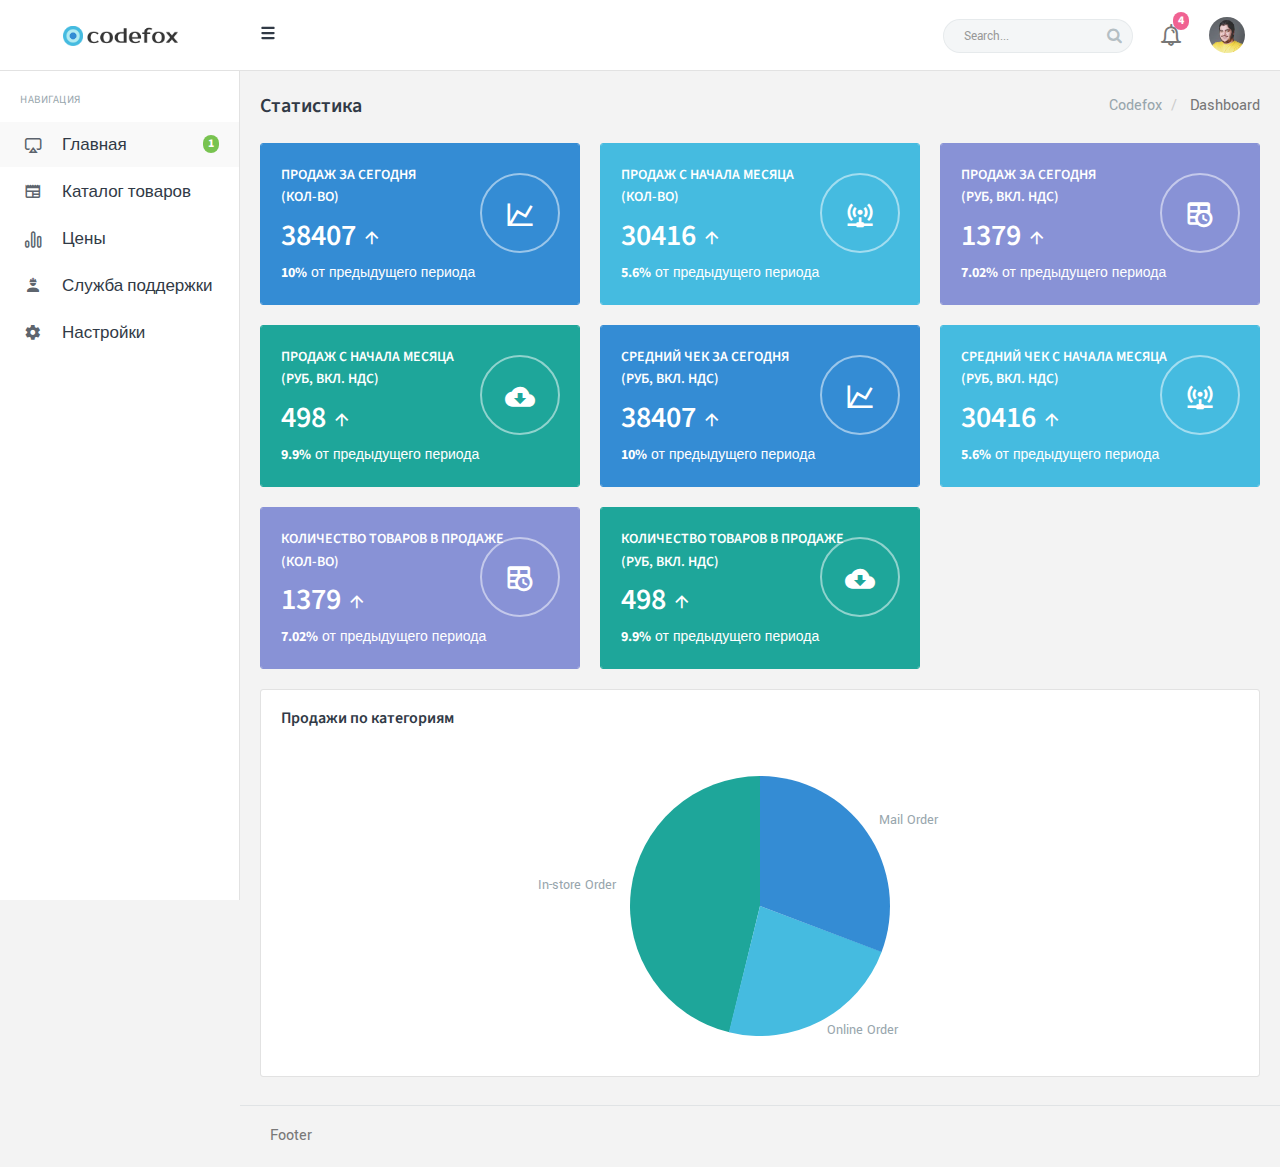
==== commit 7db203fe: "Left SideBar and Icons" ====
--- a/index.html
+++ b/index.html
@@ -208,7 +208,26 @@
                         <ul class="metisMenu nav" id="side-menu">
                             <li class="menu-title">Навигация</li>
                             <li>
-                                <a href="_dashboard.html"><i class="fi-air-play"></i><span class="badge badge-success pull-right">1</span> <span> Dashboard </span> </a>
+                                <a href="index.html"><i class="fi-air-play"></i><span class="badge badge-success pull-right">1</span> <span> Главная </span> </a>
+                            </li>
+                            <li>
+                              <a href="#"><i class="mdi mdi-newspaper"></i>
+                              <span> Каталог товаров </span> </a>
+                            </li>
+                            <li>
+                              <a href="#"> <i class = "fi-bar-graph-2"></i>
+                                <span>Цены</span>
+                              </a>
+                            </li>
+                            <li>
+                              <a href="#"><i class="mdi mdi-worker"></i>
+                                <span>Служба поддержки</span>
+                              </a>
+                            </li>
+                            <li>
+                              <a href="#"><i class="mdi mdi-settings"></i>
+                                <span>Настройки</span>
+                              </a>
                             </li>
                         </ul>
 
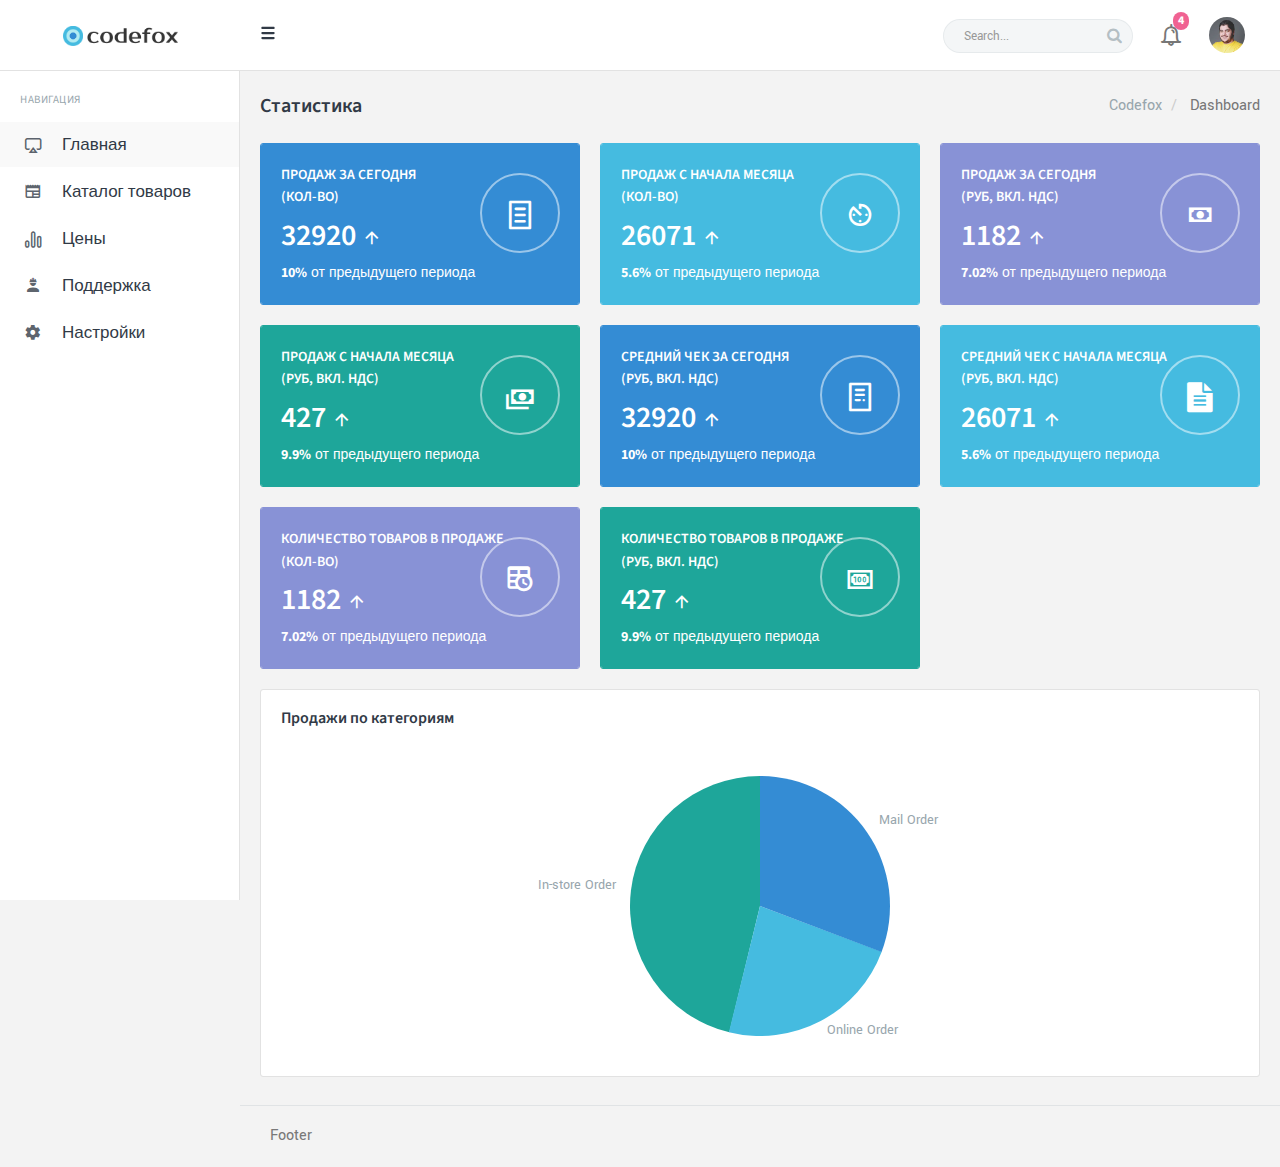
==== commit e930b9a4: "Icons on blocks fix" ====
--- a/index.html
+++ b/index.html
@@ -208,7 +208,7 @@
                         <ul class="metisMenu nav" id="side-menu">
                             <li class="menu-title">Навигация</li>
                             <li>
-                                <a href="index.html"><i class="fi-air-play"></i><span class="badge badge-success pull-right">1</span> <span> Главная </span> </a>
+                                <a href="index.html"><i class="fi-air-play"></i><span> Главная </span> </a>
                             </li>
                             <li>
                               <a href="#"><i class="mdi mdi-newspaper"></i>
@@ -221,7 +221,7 @@
                             </li>
                             <li>
                               <a href="#"><i class="mdi mdi-worker"></i>
-                                <span>Служба поддержки</span>
+                                <span>Поддержка</span>
                               </a>
                             </li>
                             <li>
@@ -275,7 +275,7 @@
 
                             <div class="col-lg-4 col-md-12">
                                 <div class="card-box widget-box-two widget-two-primary">
-                                    <i class="mdi mdi-chart-line widget-two-icon"></i>
+                                    <i class="mdi dripicons-blog widget-two-icon"></i>
                                     <div class="wigdet-two-content" onclick = "#">
                                         <p class="m-0 text-uppercase text-white font-600 font-secondary text-overflow" title="Stats1">Продаж за сегодня <br> (кол-во)</p>
                                         <h2 class="text-white"><span data-plugin="counterup">65841</span> <small><i class="mdi mdi-arrow-up text-white"></i></small></h2>
@@ -286,7 +286,7 @@
 
                             <div class="col-lg-4 col-md-12">
                                 <div class="card-box widget-box-two widget-two-info">
-                                    <i class="mdi mdi-access-point-network widget-two-icon"></i>
+                                    <i class="mdi mdi-av-timer widget-two-icon"></i>
                                     <div class="wigdet-two-content">
                                         <p class="m-0 text-white text-uppercase font-600 font-secondary text-overflow" title="User Stats2">Продаж с начала месяца <br> (кол-во)</p>
                                         <h2 class="text-white"><span data-plugin="counterup">52142</span> <small><i class="mdi mdi-arrow-up text-white"></i></small></h2>
@@ -297,7 +297,7 @@
 
                              <div class="col-lg-4 col-md-12">
                                 <div class="card-box widget-box-two widget-two-purple">
-                                    <i class="mdi mdi-timetable widget-two-icon"></i>
+                                    <i class="mdi mdi-cash widget-two-icon"></i>
                                     <div class="wigdet-two-content">
                                         <p class="m-0 text-uppercase text-white font-600 font-secondary text-overflow" title="Stats3">Продаж за сегодня <br> (руб, вкл. НДС)</p>
                                         <h2 class="text-white"><span data-plugin="counterup">2365</span> <small><i class="mdi mdi-arrow-up text-white"></i></small></h2>
@@ -312,7 +312,7 @@
 
                         <div class="col-lg-4 col-md-12">
                                 <div class="card-box widget-box-two widget-two-custom">
-                                    <i class="mdi mdi-cloud-download widget-two-icon"></i>
+                                    <i class="mdi mdi-cash-multiple widget-two-icon"></i>
                                     <div class="wigdet-two-content">
                                         <p class="m-0 text-white text-uppercase font-600 font-secondary text-overflow" title="Stats4">Продаж с начала месяца <br> (руб, вкл. НДС)</p>
                                         <h2 class="text-white"><span data-plugin="counterup">854</span> <small><i class="mdi mdi-arrow-up text-white"></i></small></h2>
@@ -323,7 +323,7 @@
 
                             <div class="col-lg-4 col-md-12">
                                 <div class="card-box widget-box-two widget-two-primary">
-                                    <i class="mdi mdi-chart-line widget-two-icon"></i>
+                                    <i class="mdi dripicons-document widget-two-icon"></i>
                                     <div class="wigdet-two-content">
                                         <p class="m-0 text-uppercase text-white font-600 font-secondary text-overflow" title="Stats5">Средний чек за сегодня <br> (руб, вкл. НДС)</p>
                                         <h2 class="text-white"><span data-plugin="counterup">65841</span> <small><i class="mdi mdi-arrow-up text-white"></i></small></h2>
@@ -334,7 +334,7 @@
 
                             <div class="col-lg-4 col-md-12">
                                 <div class="card-box widget-box-two widget-two-info">
-                                    <i class="mdi mdi-access-point-network widget-two-icon"></i>
+                                    <i class="fa fa-file-text widget-two-icon"></i>
                                     <div class="wigdet-two-content">
                                         <p class="m-0 text-white text-uppercase font-600 font-secondary text-overflow" title="Stats6">Средний чек с начала месяца <br> (руб, вкл. НДС)</p>
                                         <h2 class="text-white"><span data-plugin="counterup">52142</span> <small><i class="mdi mdi-arrow-up text-white"></i></small></h2>
@@ -356,7 +356,7 @@
 
                             <div class="col-lg-4 col-md-12">
                                 <div class="card-box widget-box-two widget-two-custom">
-                                    <i class="mdi mdi-cloud-download widget-two-icon"></i>
+                                    <i class="mdi mdi-cash-100 widget-two-icon"></i>
                                     <div class="wigdet-two-content">
                                         <p class="m-0 text-white text-uppercase font-600 font-secondary text-overflow" title="Stats8">Количество товаров в продаже <br> (руб, вкл. НДС)</p>
                                         <h2 class="text-white"><span data-plugin="counterup">854</span> <small><i class="mdi mdi-arrow-up text-white"></i></small></h2>
